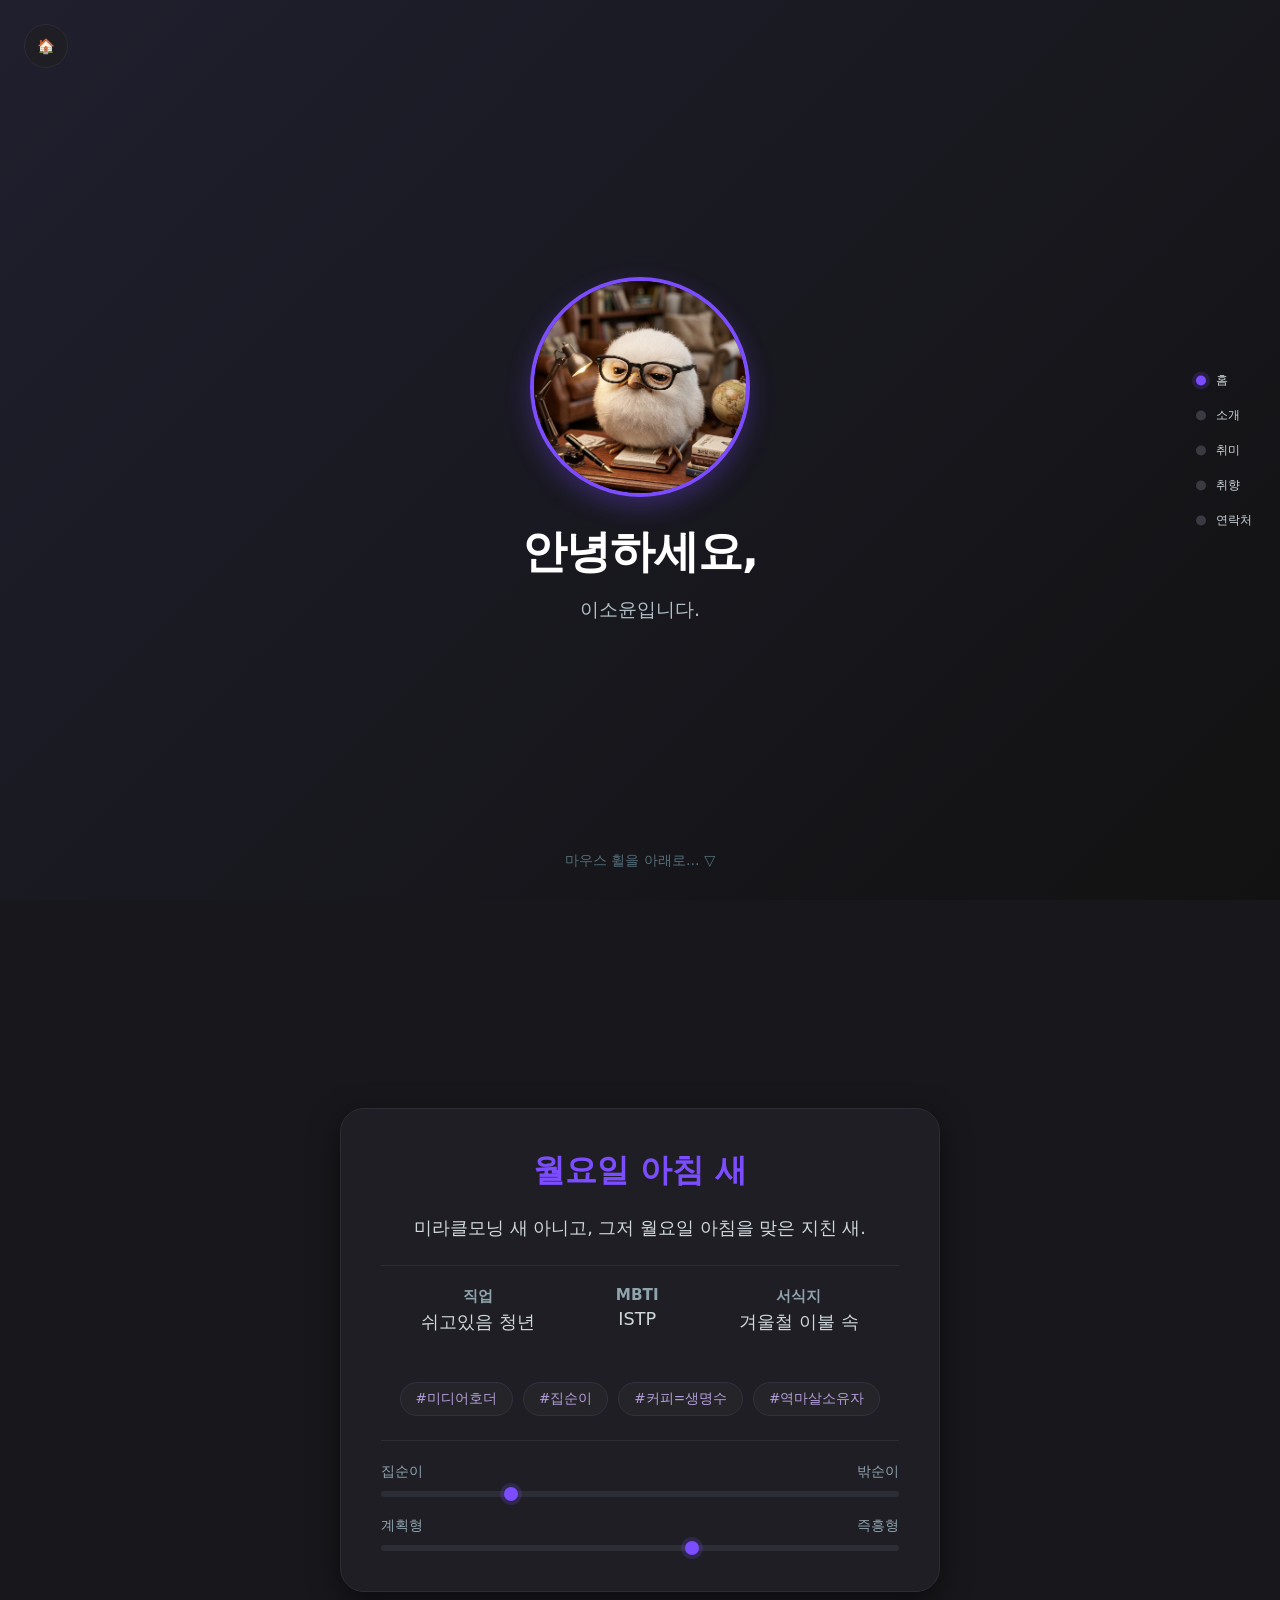
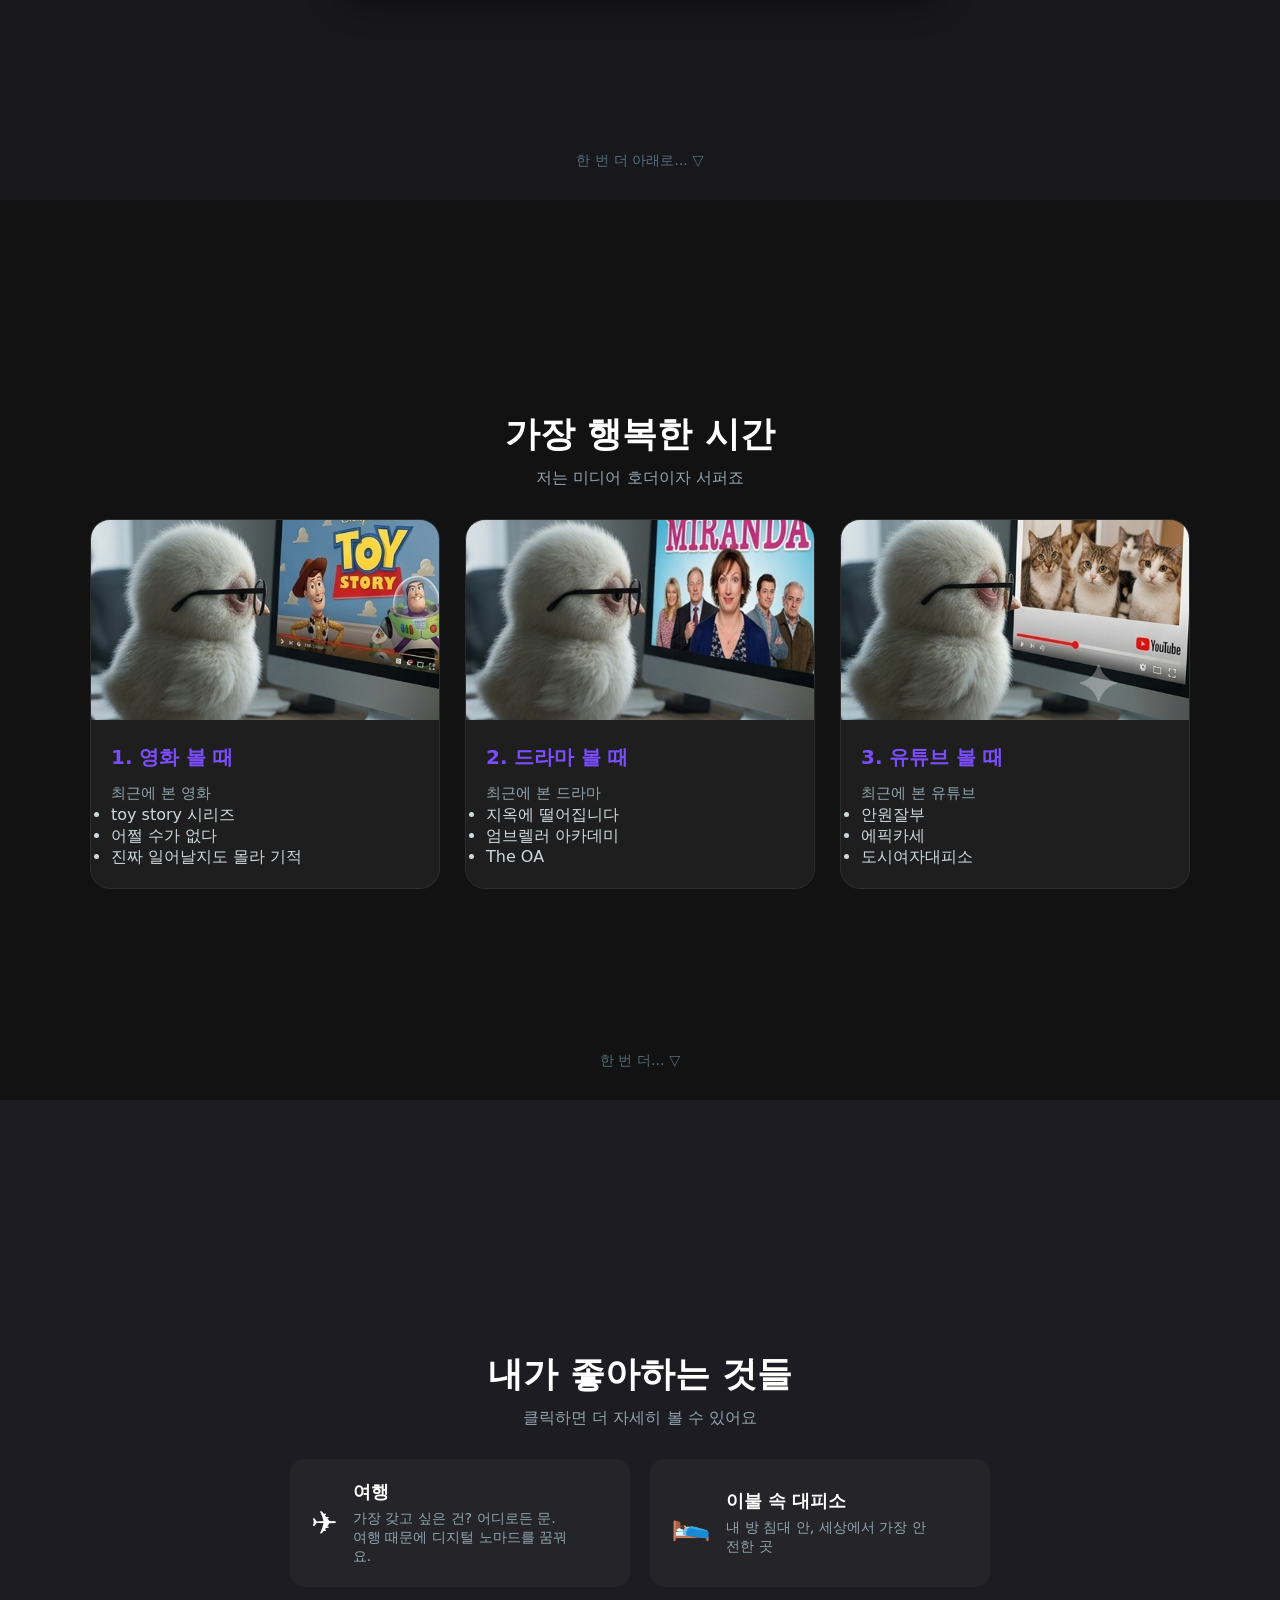
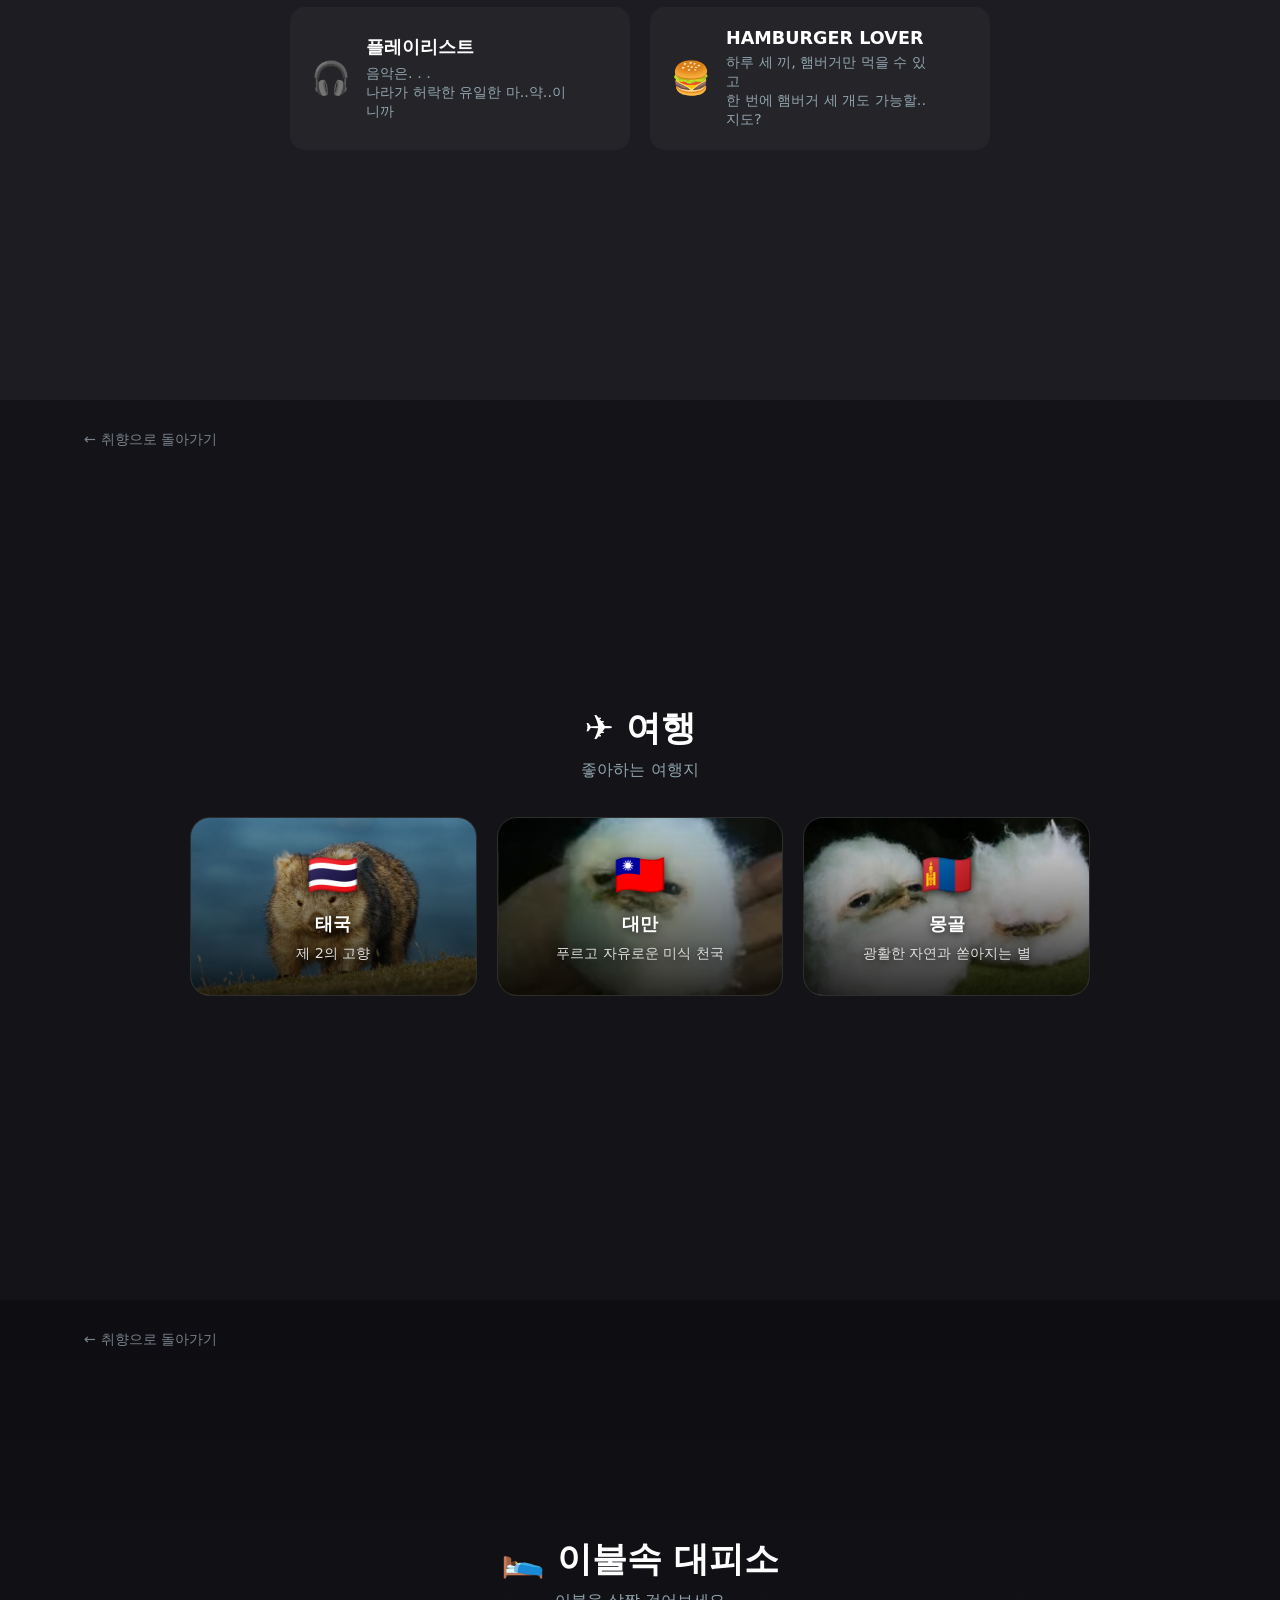
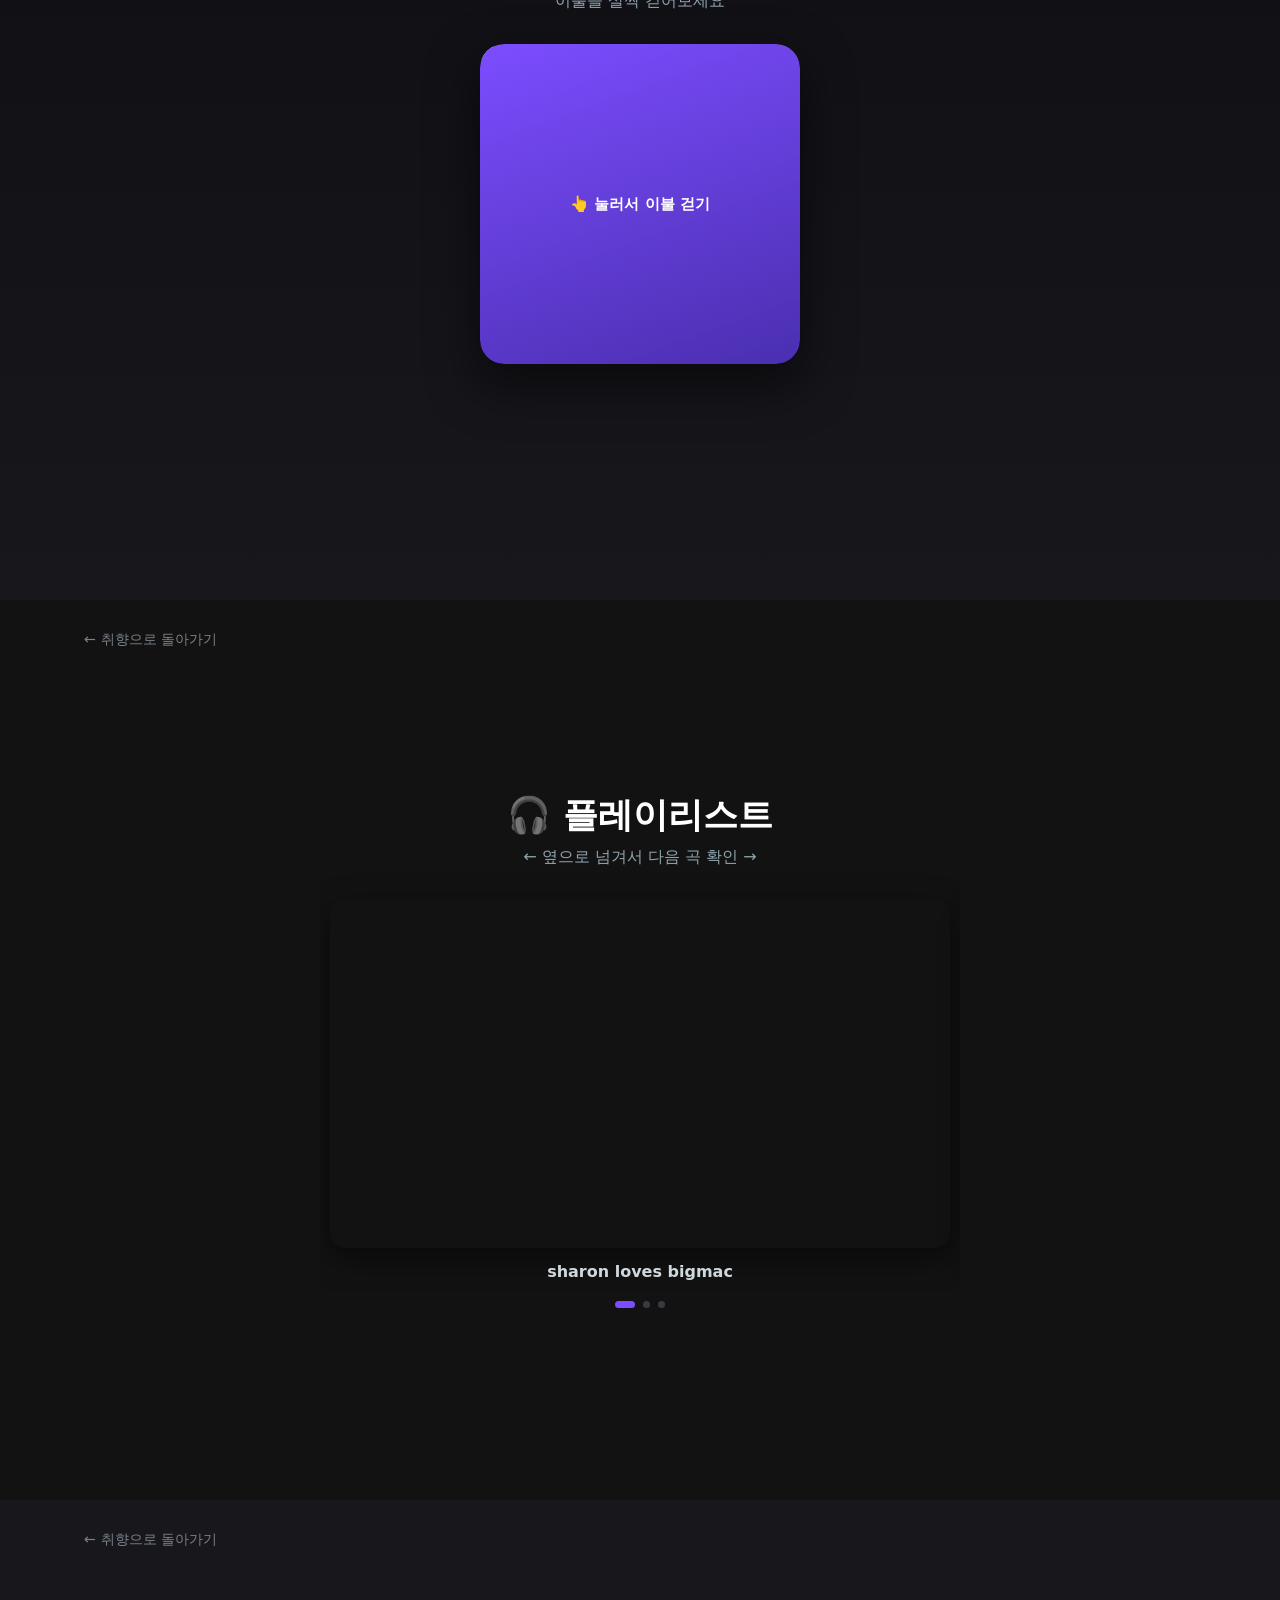
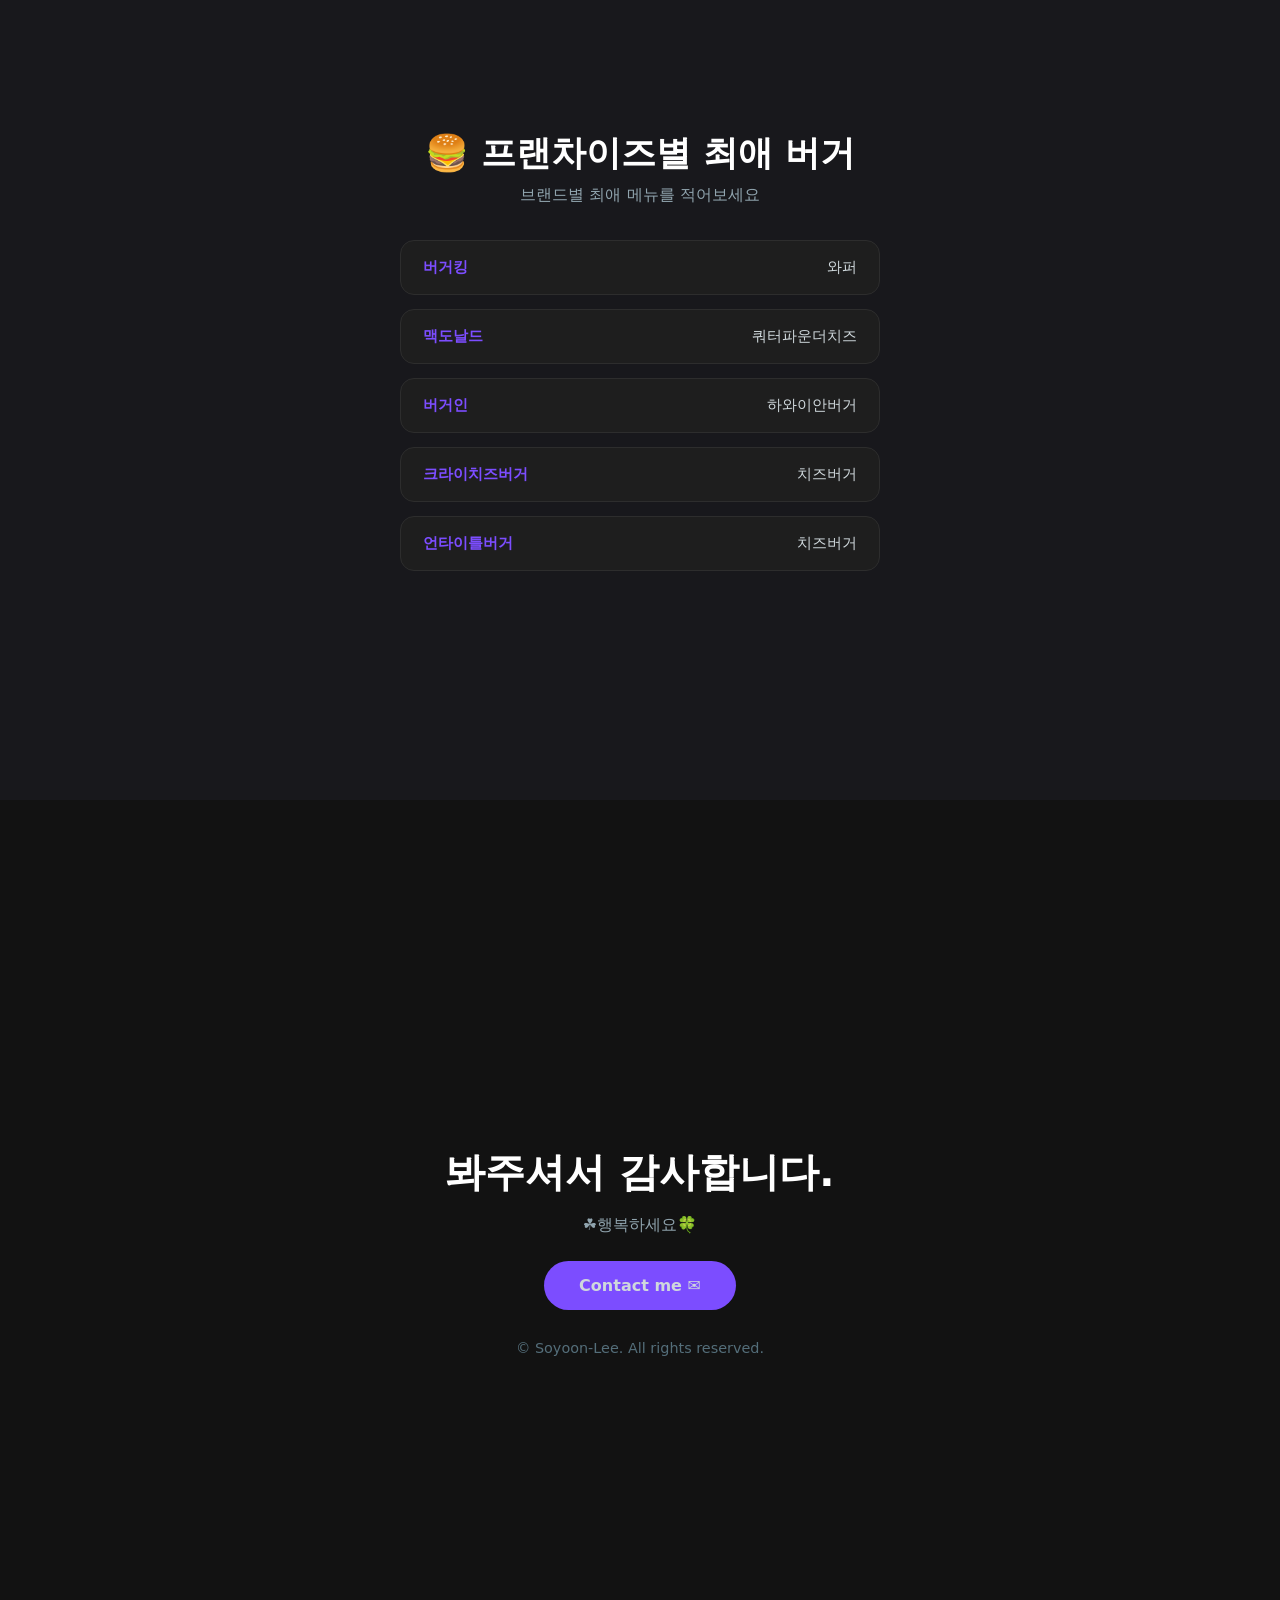
==== index.html @ 5fe671bb "Update index.html 세부내용 수정 (이미지 등록 등) - 여행 세부페이지 좌측 상단 코드 수정 css특성상 긴 코드 우선순위로 입력해 .detail-travel에 " ====
<!DOCTYPE html>
<html lang="ko">
<head>
    <meta charset="UTF-8">
    <meta name="viewport" content="width=device-width, initial-scale=1.0">
    <title>ㅇㅅㅇa</title>
    <style>
        /* 기본 스타일 초기화 */
        * {
            margin: 0;
            padding: 0;
            box-sizing: border-box;
            font-family: 'Pretendard', -apple-system, BlinkMacSystemFont, system-ui, Roboto, sans-serif;
        }

        /* 
          [중요] 브라우저 자체 스크롤 냅(Scroll Snap) 설정 
          JS 없이도 한 페이지씩 딱딱 걸리며 부드럽게 넘어가게 해줍니다.
        */
        html {
            scroll-behavior: smooth;
            scroll-snap-type: y mandatory;
            overflow-y: scroll;
        }

        body {
            background-color: #121212;
            color: #ffffff;
        }
        /* 하이퍼링크 설정 */
        a {text-decoration: none;}
        a:link {color: #cfd8dc;}
        a:visited {color: #9e8fc0;}
        a:hover {
            color: #90a4ae;
            text-decoration: underline;
        }

        /* ===== 스크롤 진행률 바 ===== */
        .scroll-progress {
            position: fixed;
            top: 0;
            left: 0;
            height: 3px;
            width: 0%;
            background: #7c4dff;
            z-index: 70;
            transition: width 0.1s linear;
        }

        /* ===== 홈 로고 버튼 ===== */
        .site-logo {
            position: fixed;
            top: 24px;
            left: 24px;
            z-index: 60;
            width: 44px;
            height: 44px;
            border-radius: 50%;
            background: #1e1e24;
            border: 1px solid #2d2d35;
            color: #cfd8dc;
            display: flex;
            align-items: center;
            justify-content: center;
            font-weight: 700;
            font-size: 0.9rem;
            letter-spacing: 0.5px;
            transition: all 0.25s ease;
        }
        .site-logo:hover {
            color: #7c4dff;
            border-color: #7c4dff;
            text-decoration: none;
        }

        /* ===== 도트 내비게이션 ===== */
        .dot-nav {
            position: fixed;
            top: 50%;
            right: 28px;
            transform: translateY(-50%);
            z-index: 60;
            display: flex;
            flex-direction: column;
            gap: 18px;
        }
        .dot-link {
            display: flex;
            align-items: center;
            gap: 10px;
            text-decoration: none;
        }
        .dot-link .dot {
            width: 10px;
            height: 10px;
            border-radius: 50%;
            background: #3a3a42;
            transition: all 0.25s ease;
            flex-shrink: 0;
        }
        .dot-link .dot-label {
            font-size: 0.78rem;
            color: #cfd8dc;
            opacity: 0;
            transform: translateX(6px);
            transition: all 0.25s ease;
            white-space: nowrap;
        }
        .dot-link:hover, .dot-link:hover .dot-label { text-decoration: none; }
        .dot-link:hover .dot-label,
        .dot-link.active .dot-label {
            opacity: 1;
            transform: translateX(0);
        }
        .dot-link:hover .dot,
        .dot-link.active .dot {
            background: #7c4dff;
            box-shadow: 0 0 0 4px rgba(124, 77, 255, 0.18);
        }

        /* 각 챕터 스타일 */
        section {
            width: 100%;
            height: 100vh;
            display: flex;
            flex-direction: column;
            justify-content: center;
            align-items: center;
            padding: 40px;
            text-align: center;
            scroll-snap-align: start; /* 스크롤 시 정렬 기준 */
            position: relative;
        }

        /* 배경 구분을 위한 색상 정의 */
        .section-1 { background: linear-gradient(135deg, #1f1f2e 0%, #121212 100%); }
        .section-2 { background: #18181c; }
        .section-3 { background: #121212; }
        .section-4 { background: #1c1c22; }
        .section-5 { background: #121212; }

        /* 1챕터: 홈 */
        .profile-main {
            width: 220px;
            height: 220px;
            border-radius: 50%;
            border: 4px solid #7c4dff;
            object-fit: cover;
            margin-bottom: 25px;
            box-shadow: 0 10px 25px rgba(124, 77, 255, 0.3);
        }
        .main-title {
            font-size: 2.8rem;
            font-weight: 800;
            margin-bottom: 15px;
            letter-spacing: -1px;
        }
        .main-subtitle {
            font-size: 1.2rem;
            color: #b0bec5;
        }

        /* 2챕터: About Me 카드 레이아웃 */
        .intro-box {
            background: #1e1e24;
            padding: 40px;
            border-radius: 24px;
            max-width: 600px;
            width: 100%;
            border: 1px solid #2d2d35;
            box-shadow: 0 10px 30px rgba(0,0,0,0.5);
        }
        .intro-box h2 {
            font-size: 2rem;
            margin-bottom: 20px;
            color: #7c4dff;
        }
        .intro-box p {
            font-size: 1.1rem;
            line-height: 1.8;
            color: #cfd8dc;
            margin-bottom: 20px;
        }
        .mini-info {
            display: flex;
            justify-content: space-around;
            border-top: 1px solid #2d2d35;
            padding-top: 20px;
            font-size: 0.95rem;
            color: #90a4ae;
        }

        /* 2챕터 추가: 키워드 태그 클라우드 */
        .tag-cloud {
            display: flex;
            flex-wrap: wrap;
            justify-content: center;
            gap: 10px;
            margin-top: 24px;
            margin-bottom: 24px;
        }
        .tag {
            background: #252529;
            color: #b39ddb;
            border: 1px solid #33313f;
            padding: 7px 15px;
            border-radius: 20px;
            font-size: 0.85rem;
        }

        /* 2챕터 추가: 성향 게이지 바 */
        .trait-gauges {
            display: flex;
            flex-direction: column;
            gap: 20px;
            border-top: 1px solid #2d2d35;
            padding-top: 22px;
        }
        .gauge-labels {
            display: flex;
            justify-content: space-between;
            font-size: 0.85rem;
            color: #90a4ae;
            margin-bottom: 10px;
        }
        .gauge-track {
            position: relative;
            height: 6px;
            border-radius: 4px;
            background: #2d2d35;
        }
        .gauge-fill {
            position: absolute;
            top: 50%;
            left: var(--pos, 50%);
            width: 14px;
            height: 14px;
            border-radius: 50%;
            background: #7c4dff;
            transform: translate(-50%, -50%);
            box-shadow: 0 0 0 4px rgba(124, 77, 255, 0.18);
        }

        /* 3챕터: 취미 3단 카드 (가로 배치) */
        .hobby-container {
            display: flex;
            gap: 25px;
            max-width: 1100px;
            width: 100%;
            margin-top: 30px;
        }
        .hobby-card {
            flex: 1;
            background: #1e1e1e;
            border-radius: 20px;
            overflow: hidden;
            border: 1px solid #2d2d2d;
            transition: transform 0.3s ease;
        }
        .hobby-card:hover {
            transform: translateY(-8px);
        }
        .hobby-img {
            width: 100%;
            height: 200px;
            object-fit: cover;
            background-color: #2c2c2c;
        }
        .hobby-info {
            padding: 20px;
            text-align: left;
        }
        .hobby-info h3 {
            font-size: 1.25rem;
            margin-bottom: 10px;
            color: #7c4dff;
        }
        .hobby-info p {
            font-size: 0.95rem;
            color: #90a4ae;
            line-height: 1.6;
        }

        /* 4챕터: 소소한 취향 */
        .favorite-list {
            display: grid;
            grid-template-columns: repeat(2, 1fr);
            gap: 20px;
            max-width: 700px;
            width: 100%;
            margin-top: 30px;
        }
        .fav-item {
            background: #252529;
            padding: 20px;
            border-radius: 15px;
            text-align: left;
            display: flex;
            align-items: center;
            gap: 15px;
            border: 1px solid transparent;
            cursor: pointer;
            transition: transform 0.25s ease, border-color 0.25s ease;
        }
        a.fav-item:link, a.fav-item:visited {
            color: #ffffff;
            text-decoration: none;
        }
        a.fav-item:hover {
            color: #ffffff;
            text-decoration: none;
            transform: translateY(-4px);
            border-color: #7c4dff;
        }
        .fav-emoji {
            font-size: 2rem;
        }
        .fav-text {
            flex: 1;
        }
        .fav-text h4 {
            font-size: 1.1rem;
            margin-bottom: 5px;
        }
        .fav-text p {
            font-size: 0.9rem;
            color: #90a4ae;
        }
        .fav-arrow {
            color: #7c4dff;
            font-size: 1.2rem;
            opacity: 0;
            transform: translateX(-6px);
            transition: all 0.25s ease;
        }
        .fav-item:hover .fav-arrow {
            opacity: 1;
            transform: translateX(0);
        }

        /* ===== 세부 페이지 공통 ===== */
        .section-detail { }
        .back-link {
            position: absolute;
            top: 30px;
            left: 84px;
            font-size: 0.9rem;
        }
        .back-link:link, .back-link:visited {
            color: #78808a;
            text-decoration: none;
        }
        .back-link:hover {
            color: #7c4dff;
            text-decoration: none;
        }
        .detail-title {
            font-size: 2.2rem;
            margin-bottom: 8px;
        }
        .detail-sub {
            color: #90a4ae;
            margin-bottom: 6px;
        }

        /* 세부: 여행 */
        .detail-travel {
            background: #141418;
            position: relative;
            overflow: hidden;
        }
        /* 카드에 마우스를 올리면 커지는 전체 배경 이미지 레이어 */
        .travel-backdrop {
            position: absolute;
            inset: 0;
            background-size: cover;
            background-position: center;
            opacity: 0;
            transform: scale(1.1);
            filter: blur(3px) brightness(0.4);
            transition: opacity 0.5s ease, transform 6s ease;
            z-index: 0;
        }
        .travel-backdrop.active {
            opacity: 1;
            transform: scale(1.25);
        }
        .detail-travel > .detail-title,
        .detail-travel > .detail-sub,
        .detail-travel > .travel-grid {
            position: relative;
            z-index: 1;
        }
        .travel-grid {
            display: grid;
            grid-template-columns: repeat(3, 1fr);
            gap: 20px;
            max-width: 900px;
            width: 100%;
            margin-top: 30px;
        }
        .travel-card {
            position: relative;
            background-color: #1e1e1e;
            background-size: cover;
            background-position: center;
            border: 1px solid #2d2d2d;
            border-radius: 20px;
            padding: 32px 20px;
            overflow: hidden;
            isolation: isolate;
            transition: transform 0.3s ease;
        }
        .travel-card::before {
            content: '';
            position: absolute;
            inset: 0;
            background: linear-gradient(180deg, rgba(0,0,0,0.1) 0%, rgba(0,0,0,0.78) 100%);
            z-index: 0;
        }
        .travel-card:hover { transform: translateY(-6px) scale(1.03); }
        .travel-flag, .travel-card h3, .travel-tag {
            position: relative;
            z-index: 1;
            text-shadow: 0 2px 8px rgba(0,0,0,0.7);
        }
        .travel-flag { font-size: 2.6rem; margin-bottom: 12px; }
        .travel-card h3 { color: #fff; margin-bottom: 8px; font-size: 1.15rem; }
        .travel-tag { color: #e0e0e0; font-size: 0.9rem; }

        /* 세부: 이불속 인터랙티브 */
        .detail-bed { background: linear-gradient(180deg, #0d0d12 0%, #17171c 100%); }
        .blanket-scene {
            position: relative;
            width: 320px;
            height: 320px;
            max-width: 80vw;
            border-radius: 24px;
            overflow: hidden;
            margin-top: 26px;
            box-shadow: 0 20px 50px rgba(0,0,0,0.5);
        }
        .scene-inside {
            position: absolute;
            inset: 0;
            background: radial-gradient(circle at 50% 30%, #2a2a55 0%, #0d0d16 70%);
            overflow: hidden;
        }
        .scene-img {
            position: absolute;
            inset: 0;
            width: 100%;
            height: 100%;
            object-fit: cover;
        }
        .scene-text {
            position: absolute;
            left: 0;
            right: 0;
            bottom: 0;
            margin: 0;
            padding: 20px 18px;
            background: linear-gradient(180deg, transparent 0%, rgba(0,0,0,0.7) 100%);
            color: #fff;
            font-size: 1rem;
            line-height: 1.7;
            text-shadow: 0 2px 6px rgba(0,0,0,0.6);
        }
        .blanket {
            position: absolute;
            inset: 0;
            background: linear-gradient(160deg, #7c4dff 0%, #4a2fb0 100%);
            display: flex;
            align-items: center;
            justify-content: center;
            cursor: pointer;
            border-radius: 24px;
            transition: transform 0.6s cubic-bezier(.65,0,.35,1);
        }
        .blanket.open { transform: translateY(-100%); }
        .blanket-hint {
            color: #fff;
            font-weight: 600;
            font-size: 0.95rem;
            text-align: center;
            padding: 0 24px;
        }

        /* 세부: 플레이리스트 캐러셀 */
        .detail-playlist { background: #121212; }
        .playlist-carousel {
            display: flex;
            gap: 24px;
            overflow-x: auto;
            scroll-snap-type: x mandatory;
            max-width: 640px;
            width: 100%;
            padding: 26px 10px 10px;
            -webkit-overflow-scrolling: touch;
        }
        .playlist-carousel::-webkit-scrollbar { display: none; }
        .playlist-card {
            flex: 0 0 100%;
            scroll-snap-align: center;
            display: flex;
            flex-direction: column;
            align-items: center;
            gap: 14px;
        }
        .video-frame {
            width: 100%;
            aspect-ratio: 16 / 9;
            border-radius: 16px;
            overflow: hidden;
            box-shadow: 0 10px 30px rgba(0,0,0,0.5);
        }
        .video-frame iframe { width: 100%; height: 100%; border: 0; }
        .playlist-card h4 { color: #cfd8dc; font-size: 1rem; }
        .carousel-dots { display: flex; gap: 8px; margin-top: 10px; }
        .c-dot { width: 7px; height: 7px; border-radius: 50%; background: #3a3a42; transition: all 0.25s ease; }
        .c-dot.active { background: #7c4dff; width: 20px; border-radius: 4px; }

        /* 세부: 버거 */
        .detail-burger { background: #18181c; }
        .burger-list {
            display: flex;
            flex-direction: column;
            gap: 14px;
            max-width: 480px;
            width: 100%;
            margin-top: 28px;
        }
        .burger-row {
            display: flex;
            justify-content: space-between;
            align-items: center;
            background: #1e1e1e;
            border: 1px solid #2d2d2d;
            border-radius: 14px;
            padding: 16px 22px;
        }
        .burger-brand { color: #7c4dff; font-weight: 700; font-size: 0.95rem; }
        .burger-name { color: #cfd8dc; font-size: 0.95rem; }

        /* 5챕터: 연락처 */
        .contact-btn {
            display: inline-block;
            background: #7c4dff;
            color: #fff;
            padding: 15px 35px;
            border-radius: 30px;
            text-decoration: none;
            font-weight: bold;
            margin-top: 25px;
            transition: all 0.3s ease;
        }
        .contact-btn:hover {
            background: #651fff;
            box-shadow: 0 5px 15px rgba(124, 77, 255, 0.4);
        }

        /* 안내 인디케이터 (아래로 가보라는 작은 아이콘) */
        .scroll-down {
            position: absolute;
            bottom: 30px;
            font-size: 0.9rem;
            color: #546e7a;
            animation: bounce 2s infinite;
        }
        @keyframes bounce {
            0%, 20%, 50%, 80%, 100% { transform: translateY(0); }
            40% { transform: translateY(-10px); }
            60% { transform: translateY(-5px); }
        }

        /* 반응형 */
        @media (max-width: 768px) {
            .dot-nav {
                top: auto;
                bottom: 18px;
                right: 50%;
                transform: translateX(50%);
                flex-direction: row;
                gap: 14px;
                background: rgba(30,30,36,0.85);
                padding: 10px 16px;
                border-radius: 30px;
                backdrop-filter: blur(6px);
            }
            .dot-nav .dot-label { display: none; }
            .site-logo { width: 38px; height: 38px; font-size: 0.8rem; top: 16px; left: 16px; }
            .back-link { left: 20px; top: 20px; }
            .travel-grid { grid-template-columns: 1fr; }
        }
    </style>
</head>
<body>

    <!-- 전체 스크롤 진행률 -->
    <div class="scroll-progress" id="scrollProgress"></div>

    <!-- 홈 이동 로고 -->
    <a href="#section-1" class="site-logo" aria-label="홈으로 이동">🏠</a>

    <!-- 도트 내비게이션 -->
    <nav class="dot-nav" aria-label="페이지 내비게이션">
        <a href="#section-1" class="dot-link" data-target="section-1"><span class="dot"></span><span class="dot-label">홈</span></a>
        <a href="#section-2" class="dot-link" data-target="section-2"><span class="dot"></span><span class="dot-label">소개</span></a>
        <a href="#section-3" class="dot-link" data-target="section-3"><span class="dot"></span><span class="dot-label">취미</span></a>
        <a href="#section-4" class="dot-link" data-target="section-4"><span class="dot"></span><span class="dot-label">취향</span></a>
        <a href="#section-5" class="dot-link" data-target="section-5"><span class="dot"></span><span class="dot-label">연락처</span></a>
    </nav>

    <!-- 1챕터: 인트로 (안경 쓴 쏙독새) -->
    <section class="section-1" id="section-1" data-group="section-1">
        <!-- 뿔테 안경을 쓴 귀여운 개구리입쏙독새 대표 이미지 -->
        <img src="./images/mmb.png" alt="검정 얇은 뿔테 안경을 쓴 개구리입쏙독새 캐릭터" class="profile-main">
        <h1 class="main-title">안녕하세요,</h1>
        <p class="main-subtitle">이소윤입니다.</p>
        <div class="scroll-down">마우스 휠을 아래로... ▽</div>
    </section>

    <!-- 2챕터: 나에 대하여 -->
    <section class="section-2" id="section-2" data-group="section-2">
        <div class="intro-box">
            <h2>월요일 아침 새</h2>
            <p>미라클모닝 새 아니고, 그저 월요일 아침을 맞은 지친 새.</p>
            <div class="mini-info">
                <div><strong>직업</strong><p>쉬고있음 청년</p></div>
                <div><strong>MBTI</strong><p>ISTP</p></div>
                <div><strong>서식지</strong><p>겨울철 이불 속</p></div>
            </div>

            <!-- 키워드 태그 클라우드: 원하는 키워드로 자유롭게 수정하세요 -->
            <div class="tag-cloud">
                <span class="tag">#미디어호더</span>
                <span class="tag">#집순이</span>
                <span class="tag">#커피=생명수</span>
                <span class="tag">#역마살소유자</span>
            </div>

            <!-- 성향 게이지: --pos 값(0~100%)만 조절하면 위치가 바뀝니다 -->
            <div class="trait-gauges">
                <div class="gauge">
                    <div class="gauge-labels"><span>집순이</span><span>밖순이</span></div>
                    <div class="gauge-track"><div class="gauge-fill" style="--pos:25%"></div></div>
                </div>
                <div class="gauge">
                    <div class="gauge-labels"><span>계획형</span><span>즉흥형</span></div>
                    <div class="gauge-track"><div class="gauge-fill" style="--pos:60%"></div></div>
                </div>
            </div>
        </div>
        <div class="scroll-down">한 번 더 아래로... ▽</div>
    </section>

    <!-- 3챕터: 취미 생활 (3개의 매칭 이미지 적용) -->
    <section class="section-3" id="section-3" data-group="section-3">
        <h2 style="font-size: 2.2rem; margin-bottom: 10px;">가장 행복한 시간</h2>
        <p style="color: #90a4ae;">저는 미디어 호더이자 서퍼죠</p>
        
        <div class="hobby-container">
            <!-- 1. 영화 보기 -->
            <div class="hobby-card">
                <!-- TV 앞에서 영화를 보고 있는 쏙독새 -->
                <a href="https://youtu.be/c51ND9Hdbw0?si=E-dJifMQxqXWW33f" target="_blank">
                    <img src="./images/mmb toystory.png" alt="영화관 스크린 앞에서 팝콘 각을 잡고 있는 쏙독새" class="hobby-img">
                </a>
                <div class="hobby-info">
                    <h3>1. 영화 볼 때</h3>
                    <p>최근에 본 영화<br>
                        <ul>
                            <a href="https://m.kinolights.com/search?keyword=%ED%86%A0%EC%9D%B4%EC%8A%A4%ED%86%A0%EB%A6%AC" target="_blank">
                                <li>toy story 시리즈</li>
                            </a>
                            <a href="https://m.kinolights.com/season/136358" target="_blank">
                                <li>어쩔 수가 없다</li>
                            </a>
                            <a href="https://m.kinolights.com/season/12400" target="_blank">
                                <li>진짜 일어날지도 몰라 기적</li>
                            </a>
                        </ul>
                    </p>
                </div>
            </div>

            <!-- 2. 드라마 보기 -->
            <div class="hobby-card">
                <!-- 소파에서 편하게 드라마를 연속재생하는 쏙독새 -->
                <a href="https://youtu.be/Ai8E2ghOfzQ?si=XiYRoZGol9pRfW4Z" target="_blank">
                    <img src="./images/mmb miranda.png" alt="연속 재생 중인 드라마 TV를 바라보는 쏙독새" class="hobby-img">
                </a>
                <div class="hobby-info">
                    <h3>2. 드라마 볼 때</h3>
                    <p>최근에 본 드라마<br>
                        <ul>
                            <a href="https://www.netflix.com/kr/title/81700182" target="_blank">
                                <li>지옥에 떨어집니다</li>
                            </a>
                            <a href="https://www.netflix.com/kr/title/80186863" target="_blank">
                                <li>엄브렐러 아카데미</li>
                            </a>
                            <a href="https://www.netflix.com/kr/title/80044950" target="_blank">
                                <li>The OA</li>
                            </a>
                        </ul>
                    </p>
                </div>
            </div>

            <!-- 3. 유튜브 보기 -->
            <div class="hobby-card">
                <!-- 컴퓨터 모니터 앞에서 유튜브를 검색하는 쏙독새 -->
                <a href="https://youtu.be/DNAj0IlIs7s?si=on2uyLjJHdN4BpUS" target="_blank">
                    <img src="./images/mmb youtube.png" alt="컴퓨터 모니터 앞에서 마우스를 쥐고 유튜브를 정독하는 쏙독새" class="hobby-img">
                </a>
                <div class="hobby-info">
                    <h3>3. 유튜브 볼 때</h3>
                    <p>최근에 본 유튜브<br>
                        <ul>
                            <a href="https://youtu.be/Yy58f1A6F-c?si=vvqv094M7DJlpMKn" target="_blank">
                                <li>안원잘부</li>
                            </a>
                            <a href="https://youtu.be/5kKoDsdkALA?si=JalTy8CprXeAl1SU" target="_blank">
                                <li>에픽카세</li>
                            </a>
                            <a href="https://youtu.be/wbWudic8YkQ?si=FE9HJ6r5239u1dEP" target="_blank">
                                <li>도시여자대피소</li>
                            </a>
                        </ul>
                    </p>
                </div>
            </div>
        </div>
        <div class="scroll-down">한 번 더... ▽</div>
    </section>

    <!-- 4챕터: 소소한 취향 -->
    <section class="section-4" id="section-4" data-group="section-4">
        <h2 style="font-size: 2.2rem; margin-bottom: 10px;">내가 좋아하는 것들</h2>
        <p style="color: #90a4ae;">클릭하면 더 자세히 볼 수 있어요</p>
        
        <div class="favorite-list">
            <a href="#detail-travel" class="fav-item">
                <div class="fav-emoji">✈️</div>
                <div class="fav-text">
                    <h4>여행</h4>
                    <p>가장 갖고 싶은 건? 어디로든 문.<br>여행 때문에 디지털 노마드를 꿈꿔요.</p>
                </div>
                <span class="fav-arrow">→</span>
            </a>
            <a href="#detail-bed" class="fav-item">
                <div class="fav-emoji">🛌</div>
                <div class="fav-text">
                    <h4>이불 속 대피소</h4>
                    <p>내 방 침대 안, 세상에서 가장 안전한 곳</p>
                </div>
                <span class="fav-arrow">→</span>
            </a>
            <a href="#detail-playlist" class="fav-item">
                <div class="fav-emoji">🎧</div>
                <div class="fav-text">
                    <h4>플레이리스트</h4>
                    <p>음악은. . .<br> 나라가 허락한 유일한 마..약..이니까</p>
                </div>
                <span class="fav-arrow">→</span>
            </a>
            <a href="#detail-burger" class="fav-item">
                <div class="fav-emoji">🍔</div>
                <div class="fav-text">
                    <h4>HAMBURGER LOVER</h4>
                    <p>하루 세 끼, 햄버거만 먹을 수 있고<br>한 번에 햄버거 세 개도 가능할..지도?</p>
                </div>
                <span class="fav-arrow">→</span>
            </a>
        </div>
    </section>

    <!-- 4-1챕터: 여행 세부페이지 -->
    <section class="section-detail detail-travel" id="detail-travel" data-group="section-4">
        <div class="travel-backdrop" id="travelBackdrop"></div>
        <a href="#section-4" class="back-link">← 취향으로 돌아가기</a>
        <h2 class="detail-title">✈️ 여행</h2>
        <p class="detail-sub">좋아하는 여행지</p>
        <div class="travel-grid">
            <!-- 각 카드의 background-image와 data-bg 경로를 실제 이미지 파일로 바꿔주세요 -->
            <div class="travel-card" data-bg="./images/wombat.jpg" style="background-image: url('./images/wombat.jpg');">
                <div class="travel-flag">🇹🇭</div>
                <h3>태국</h3>
                <p class="travel-tag">제 2의 고향</p>
            </div>
            <div class="travel-card" data-bg="./images/mondaymorningbird.png" style="background-image: url('./images/mondaymorningbird.png');">
                <div class="travel-flag">🇹🇼</div>
                <h3>대만</h3>
                <p class="travel-tag">푸르고 자유로운 미식 천국</p>
            </div>
            <div class="travel-card" data-bg="./images/mondaymorningbird2.jpg" style="background-image: url('./images/mondaymorningbird2.jpg');">
                <div class="travel-flag">🇲🇳</div>
                <h3>몽골</h3>
                <p class="travel-tag">광활한 자연과 쏟아지는 별</p>
            </div>
        </div>
    </section>

    <!-- 4-2챕터: 이불속 세부페이지 (인터랙티브) -->
    <section class="section-detail detail-bed" id="detail-bed" data-group="section-4">
        <a href="#section-4" class="back-link">← 취향으로 돌아가기</a>
        <h2 class="detail-title">🛌 이불속 대피소</h2>
        <p class="detail-sub">이불을 살짝 걷어보세요</p>
        <div class="blanket-scene">
            <div class="scene-inside">
                <!-- 이불속 사진으로 교체해주세요 -->
                <img src="./images/mmb.jpg" alt="이불속 사진" class="scene-img">
                <p class="scene-text">포근함 100%<br>세상에서 제일 안전한 곳</p>
            </div>
            <div class="blanket" id="blanketToggle">
                <span class="blanket-hint">👆 눌러서 이불 걷기</span>
            </div>
        </div>
    </section>
 
    <!-- 4-3챕터: 플레이리스트 세부페이지 (스와이프 캐러셀) -->
    <section class="section-detail detail-playlist" id="detail-playlist" data-group="section-4">
        <a href="#section-4" class="back-link">← 취향으로 돌아가기</a>
        <h2 class="detail-title">🎧 플레이리스트</h2>
        <p class="detail-sub">← 옆으로 넘겨서 다음 곡 확인 →</p>
        <div class="playlist-carousel" id="playlistCarousel">
            <div class="playlist-card">
                <div class="video-frame">
                    <iframe src="https://www.youtube.com/embed/UuUBBPUw23E" title="요즘 제일 많이 듣는 노래" allowfullscreen loading="lazy"></iframe>
                </div>
                <h4>sharon loves bigmac</h4>
            </div>
            <div class="playlist-card">
                <div class="video-frame">
                    <iframe src="https://www.youtube-nocookie.com/embed/iun9wULSA3I?si=rkVp-ebCjv8_UFmR" title="고고학 플레이리스트" allowfullscreen loading="lazy"></iframe>
                </div>
                <h4>GOGOHAWK</h4>
            </div>
            <div class="playlist-card">
                <div class="video-frame">
                    <iframe src="https://www.youtube-nocookie.com/embed/BmCWCS274VU?si=9qnTBkt1nX1h7OWQ" title="김수영 플레이리스트" allowfullscreen loading="lazy"></iframe>
                </div>
                <h4>Kim Suyoung</h4>
            </div>
        </div>
        <div class="carousel-dots" id="carouselDots"></div>
    </section>

    <!-- 4-4챕터: 버거 세부페이지 -->
    <section class="section-detail detail-burger" id="detail-burger" data-group="section-4">
        <a href="#section-4" class="back-link">← 취향으로 돌아가기</a>
        <h2 class="detail-title">🍔 프랜차이즈별 최애 버거</h2>
        <p class="detail-sub">브랜드별 최애 메뉴를 적어보세요</p>
        <div class="burger-list">
            <div class="burger-row">
                <span class="burger-brand">버거킹</span>
                <span class="burger-name">와퍼</span>
            </div>
            <div class="burger-row">
                <span class="burger-brand">맥도날드</span>
                <span class="burger-name">쿼터파운더치즈</span>
            </div>
            <div class="burger-row">
                <span class="burger-brand">버거인</span>
                <span class="burger-name">하와이안버거</span>
            </div>
            <div class="burger-row">
                <span class="burger-brand">크라이치즈버거</span>
                <span class="burger-name">치즈버거</span>
            </div>
            <div class="burger-row">
                <span class="burger-brand">언타이틀버거</span>
                <span class="burger-name">치즈버거</span>
            </div>
        </div>
    </section>

    <!-- 5챕터: 연락처 및 방명록 링크 -->
    <section class="section-5" id="section-5" data-group="section-5">
        <h2 style="font-size: 2.5rem; margin-bottom: 15px;">봐주셔서 감사합니다.</h2>
        <p style="color: #90a4ae;">☘️행복하세요🍀</p>
        <a href="mailto:sylee.aiax@gmail.com" class="contact-btn">Contact me ✉️</a>
        <p style="margin-top: 30px; font-size: 0.9rem; color: #546e7a;">© Soyoon-Lee. All rights reserved.</p>
    </section>

    <script>
        // 스크롤 진행률 바
        (function () {
            const bar = document.getElementById('scrollProgress');
            function update() {
                const h = document.documentElement;
                const scrolled = h.scrollTop;
                const max = h.scrollHeight - h.clientHeight;
                bar.style.width = (max > 0 ? (scrolled / max) * 100 : 0) + '%';
            }
            window.addEventListener('scroll', update, { passive: true });
            update();
        })();

        // 도트 내비게이션 활성 상태 갱신
        (function () {
            const groups = document.querySelectorAll('[data-group]');
            const links = document.querySelectorAll('.dot-link');
            const map = {};
            links.forEach(l => map[l.dataset.target] = l);

            const observer = new IntersectionObserver((entries) => {
                entries.forEach(entry => {
                    if (entry.isIntersecting) {
                        links.forEach(l => l.classList.remove('active'));
                        const target = entry.target.dataset.group;
                        if (map[target]) map[target].classList.add('active');
                    }
                });
            }, { threshold: 0.6 });

            groups.forEach(g => observer.observe(g));
        })();

        // 이불속 인터랙티브 토글
        (function () {
            const blanket = document.getElementById('blanketToggle');
            if (blanket) {
                blanket.addEventListener('click', () => blanket.classList.toggle('open'));
            }
        })();

        // 플레이리스트 캐러셀 도트
        (function () {
            const carousel = document.getElementById('playlistCarousel');
            const dotsWrap = document.getElementById('carouselDots');
            if (!carousel || !dotsWrap) return;
            const cards = carousel.querySelectorAll('.playlist-card');
            cards.forEach((_, i) => {
                const d = document.createElement('span');
                d.className = 'c-dot' + (i === 0 ? ' active' : '');
                dotsWrap.appendChild(d);
            });
            const dots = dotsWrap.querySelectorAll('.c-dot');
            carousel.addEventListener('scroll', () => {
                const idx = Math.round(carousel.scrollLeft / carousel.clientWidth);
                dots.forEach((d, i) => d.classList.toggle('active', i === idx));
            }, { passive: true });
        })();
    </script>

</body>
</html>
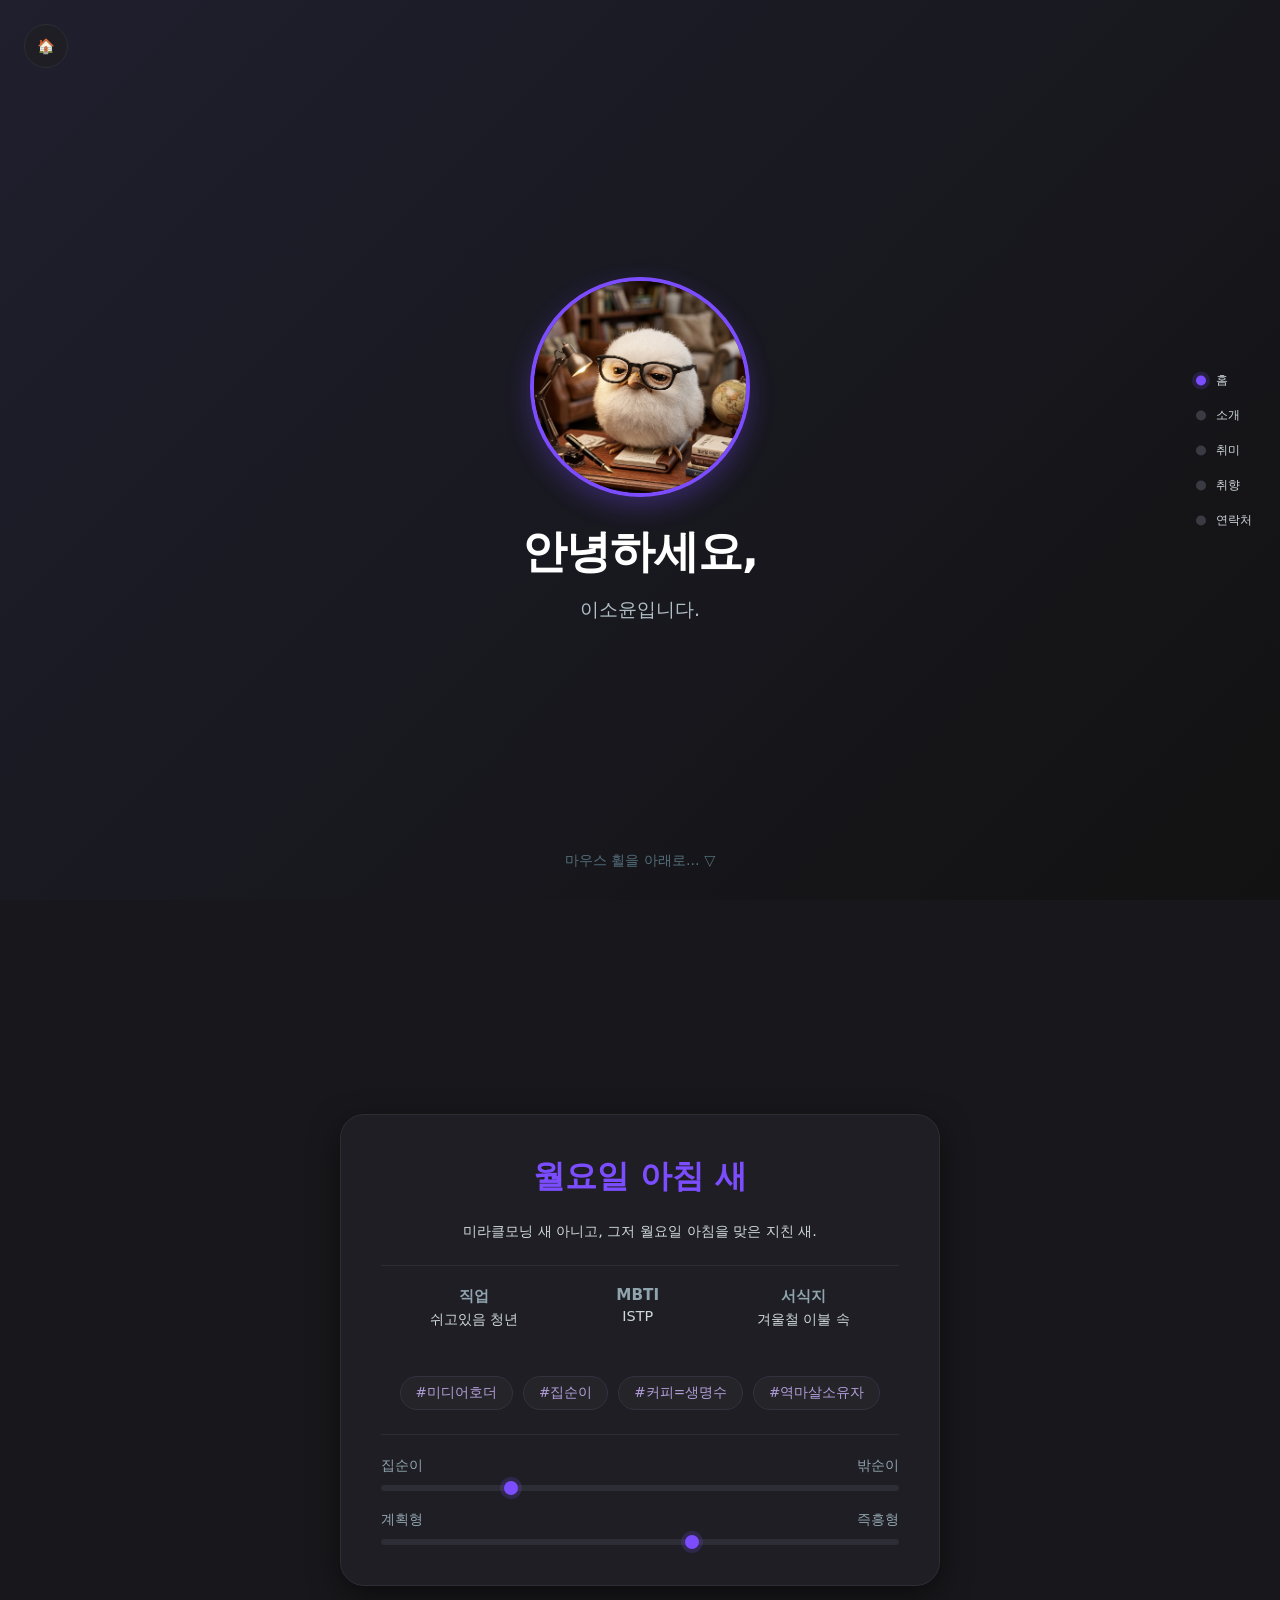
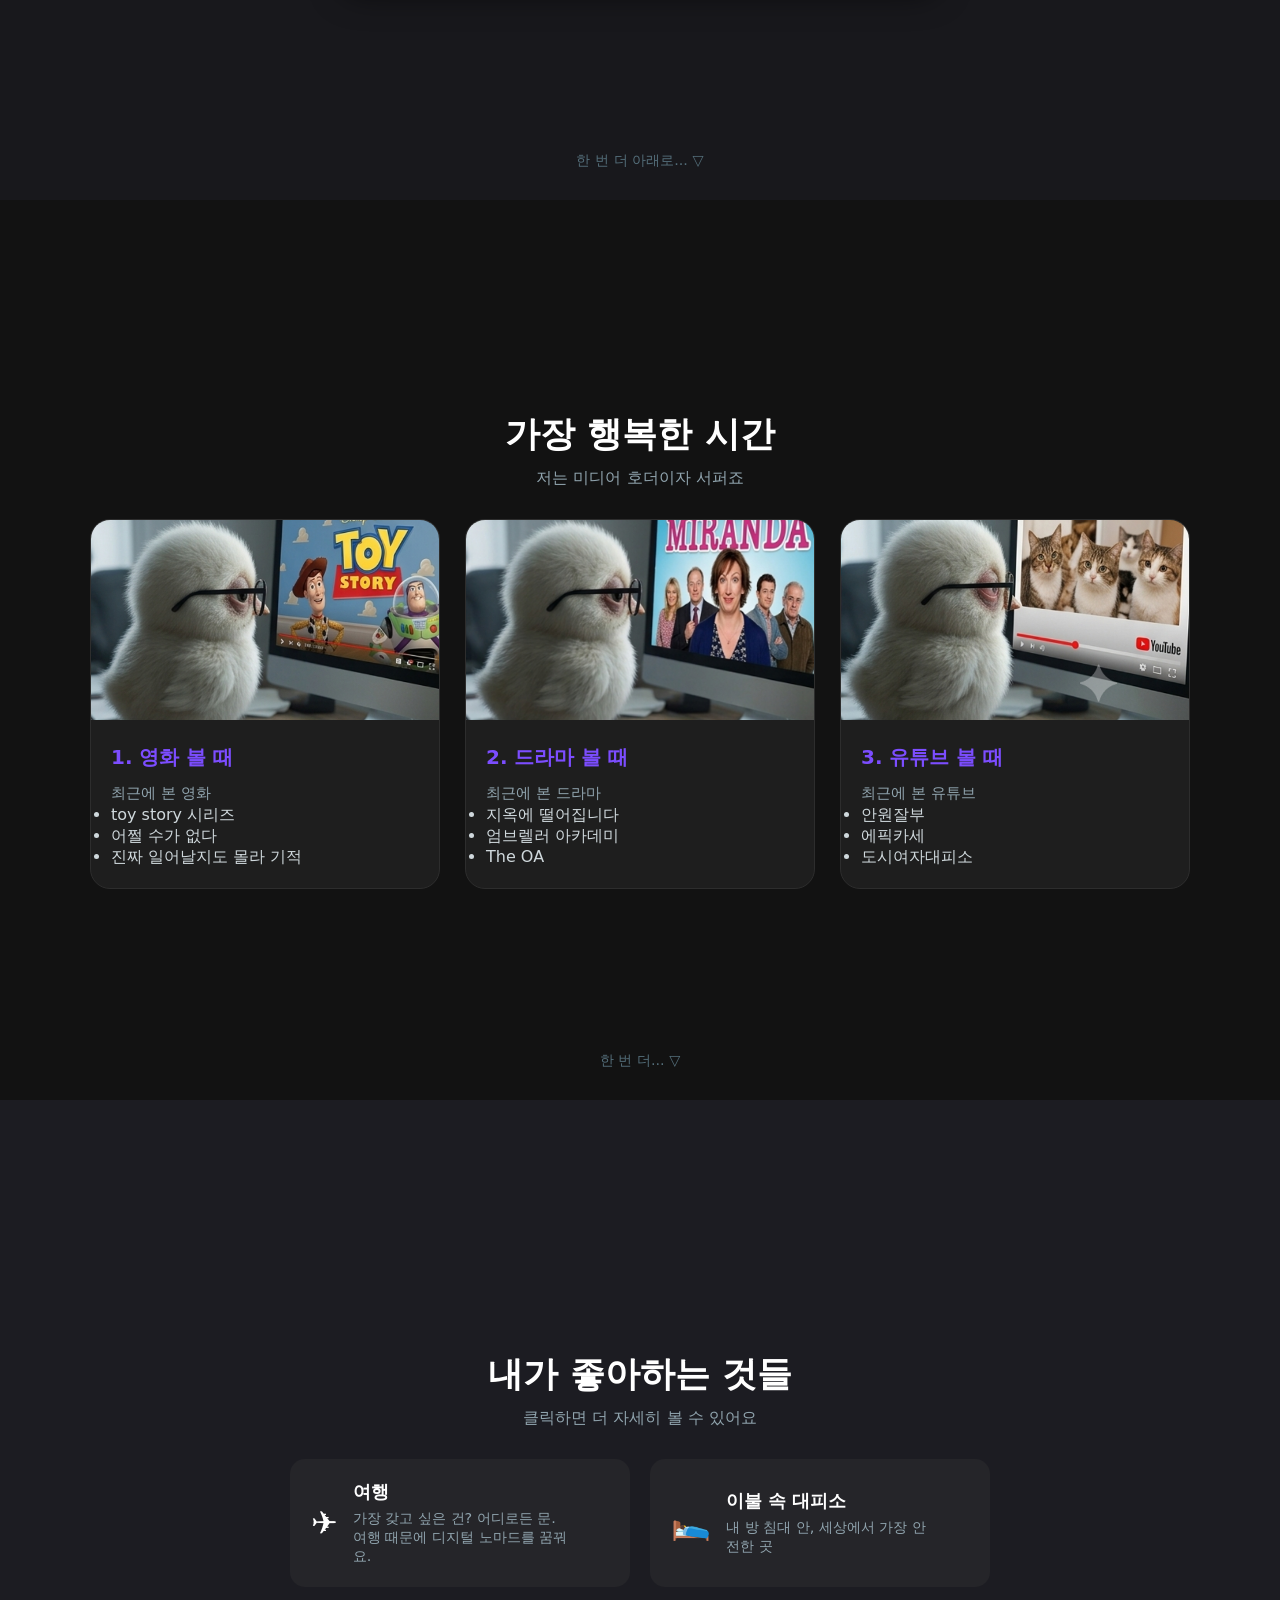
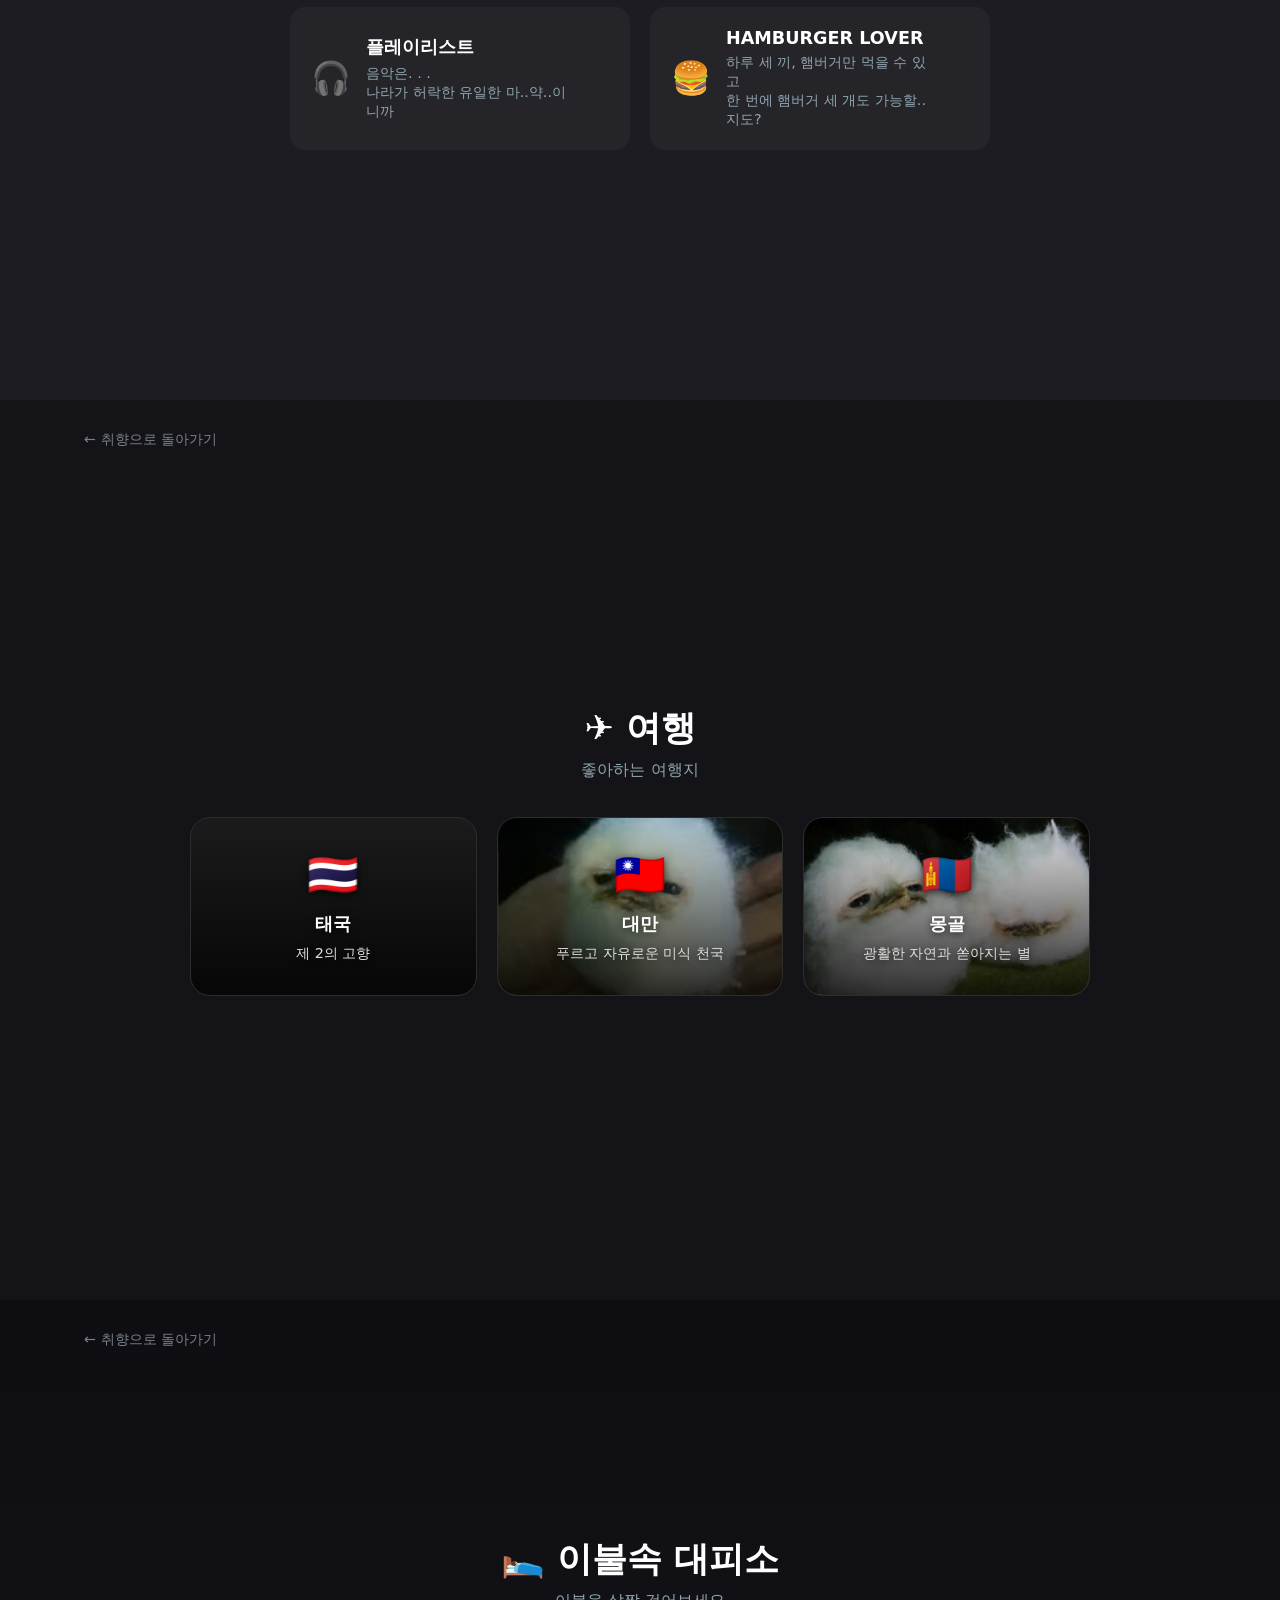
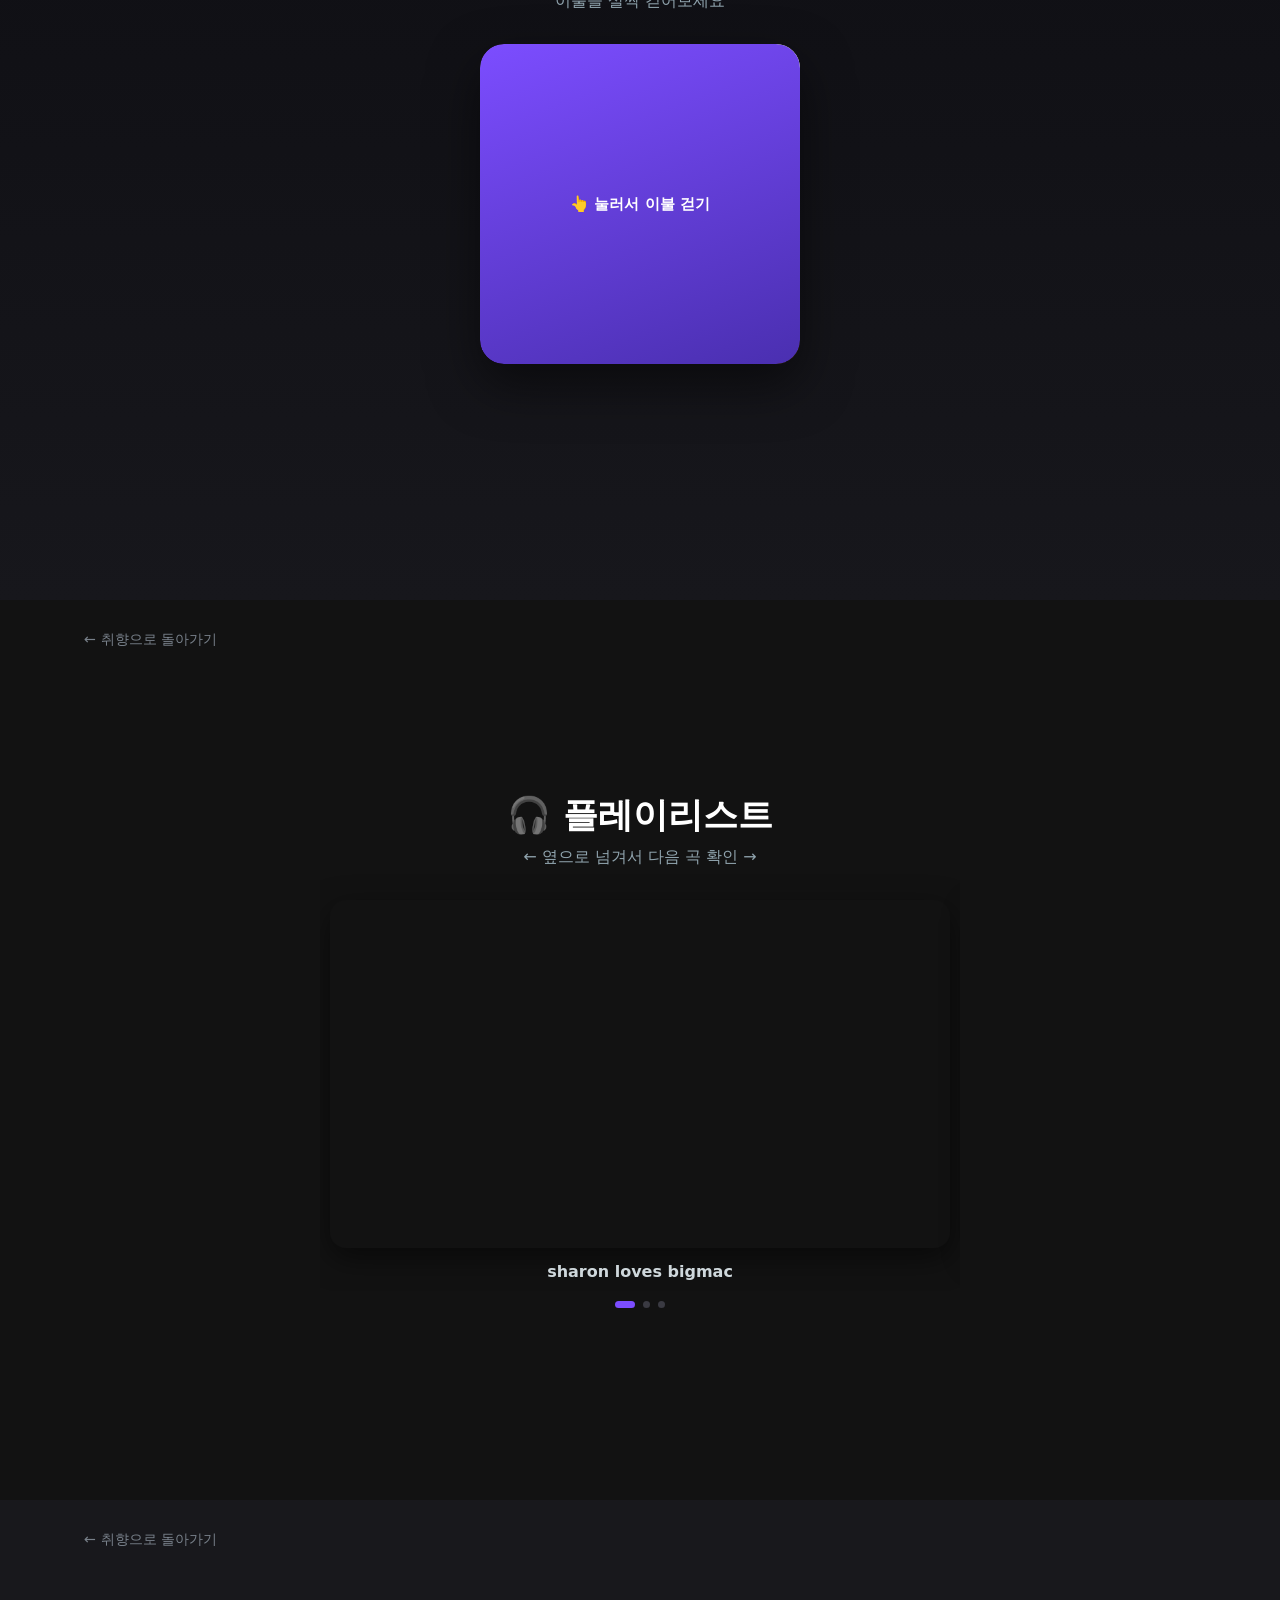
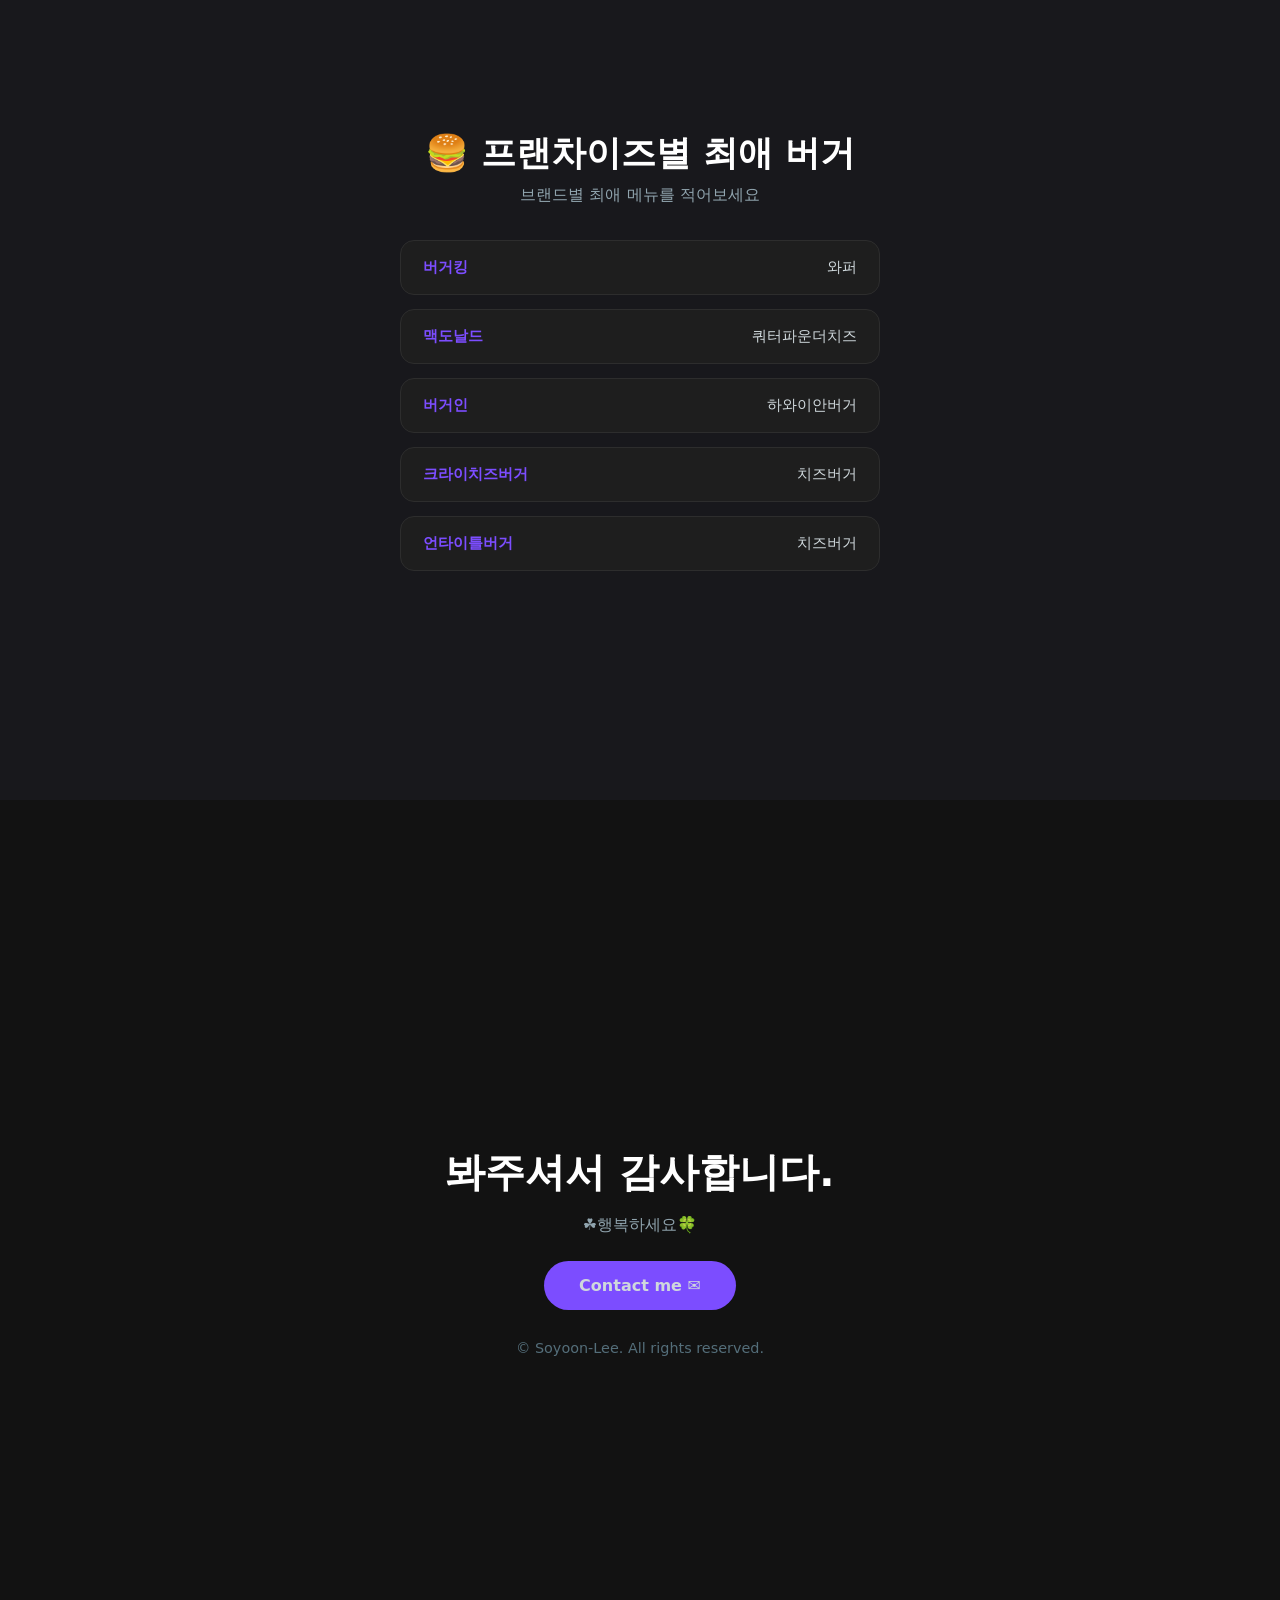
==== commit 046e7862: "Update index.html" ====
--- a/index.html
+++ b/index.html
@@ -177,7 +177,7 @@
             color: #7c4dff;
         }
         .intro-box p {
-            font-size: 1.1rem;
+            font-size: 0.9rem;
             line-height: 1.8;
             color: #cfd8dc;
             margin-bottom: 20px;
@@ -365,33 +365,25 @@
         }
 
         /* 세부: 여행 */
-        .detail-travel {
-            background: #141418;
-            position: relative;
-            overflow: hidden;
-        }
-        /* 카드에 마우스를 올리면 커지는 전체 배경 이미지 레이어 */
-        .travel-backdrop {
-            position: absolute;
+        .detail-travel { background: #141418; }
+        /* 카드에 마우스를 올리면 화면 전체에 크게 뜨는 이미지 오버레이 */
+        .travel-overlay {
+            position: fixed;
             inset: 0;
             background-size: cover;
             background-position: center;
             opacity: 0;
-            transform: scale(1.1);
-            filter: blur(3px) brightness(0.4);
-            transition: opacity 0.5s ease, transform 6s ease;
-            z-index: 0;
-        }
-        .travel-backdrop.active {
-            opacity: 1;
-            transform: scale(1.25);
-        }
-        .detail-travel > .detail-title,
-        .detail-travel > .detail-sub,
-        .detail-travel > .travel-grid {
-            position: relative;
-            z-index: 1;
-        }
+            pointer-events: none;
+            z-index: 65;
+            transition: opacity 0.4s ease;
+        }
+        .travel-overlay::after {
+            content: '';
+            position: absolute;
+            inset: 0;
+            background: rgba(0,0,0,0.4);
+        }
+        .travel-overlay.active { opacity: 1; }
         .travel-grid {
             display: grid;
             grid-template-columns: repeat(3, 1fr);
@@ -665,7 +657,7 @@
             <div class="hobby-card">
                 <!-- TV 앞에서 영화를 보고 있는 쏙독새 -->
                 <a href="https://youtu.be/c51ND9Hdbw0?si=E-dJifMQxqXWW33f" target="_blank">
-                    <img src="./images/mmb toystory.png" alt="영화관 스크린 앞에서 팝콘 각을 잡고 있는 쏙독새" class="hobby-img">
+                    <img src="./images/mmb toystory.png" title="클릭해 보세요."alt="영화관 스크린 앞에서 팝콘 각을 잡고 있는 쏙독새" class="hobby-img">
                 </a>
                 <div class="hobby-info">
                     <h3>1. 영화 볼 때</h3>
@@ -689,7 +681,7 @@
             <div class="hobby-card">
                 <!-- 소파에서 편하게 드라마를 연속재생하는 쏙독새 -->
                 <a href="https://youtu.be/Ai8E2ghOfzQ?si=XiYRoZGol9pRfW4Z" target="_blank">
-                    <img src="./images/mmb miranda.png" alt="연속 재생 중인 드라마 TV를 바라보는 쏙독새" class="hobby-img">
+                    <img src="./images/mmb miranda.png" title="클릭해 보세요." alt="연속 재생 중인 드라마 TV를 바라보는 쏙독새" class="hobby-img">
                 </a>
                 <div class="hobby-info">
                     <h3>2. 드라마 볼 때</h3>
@@ -713,7 +705,7 @@
             <div class="hobby-card">
                 <!-- 컴퓨터 모니터 앞에서 유튜브를 검색하는 쏙독새 -->
                 <a href="https://youtu.be/DNAj0IlIs7s?si=on2uyLjJHdN4BpUS" target="_blank">
-                    <img src="./images/mmb youtube.png" alt="컴퓨터 모니터 앞에서 마우스를 쥐고 유튜브를 정독하는 쏙독새" class="hobby-img">
+                    <img src="./images/mmb youtube.png" title="클릭해 보세요." alt="컴퓨터 모니터 앞에서 마우스를 쥐고 유튜브를 정독하는 쏙독새" class="hobby-img">
                 </a>
                 <div class="hobby-info">
                     <h3>3. 유튜브 볼 때</h3>
@@ -785,7 +777,7 @@
         <p class="detail-sub">좋아하는 여행지</p>
         <div class="travel-grid">
             <!-- 각 카드의 background-image와 data-bg 경로를 실제 이미지 파일로 바꿔주세요 -->
-            <div class="travel-card" data-bg="./images/wombat.jpg" style="background-image: url('./images/wombat.jpg');">
+            <div class="travel-card" data-bg="./images/wombat.jpg">
                 <div class="travel-flag">🇹🇭</div>
                 <h3>태국</h3>
                 <p class="travel-tag">제 2의 고향</p>
@@ -811,7 +803,7 @@
         <div class="blanket-scene">
             <div class="scene-inside">
                 <!-- 이불속 사진으로 교체해주세요 -->
-                <img src="./images/mmb.jpg" alt="이불속 사진" class="scene-img">
+                <img src="./images/mmb.png" alt="이불속 사진" class="scene-img">
                 <p class="scene-text">포근함 100%<br>세상에서 제일 안전한 곳</p>
             </div>
             <div class="blanket" id="blanketToggle">
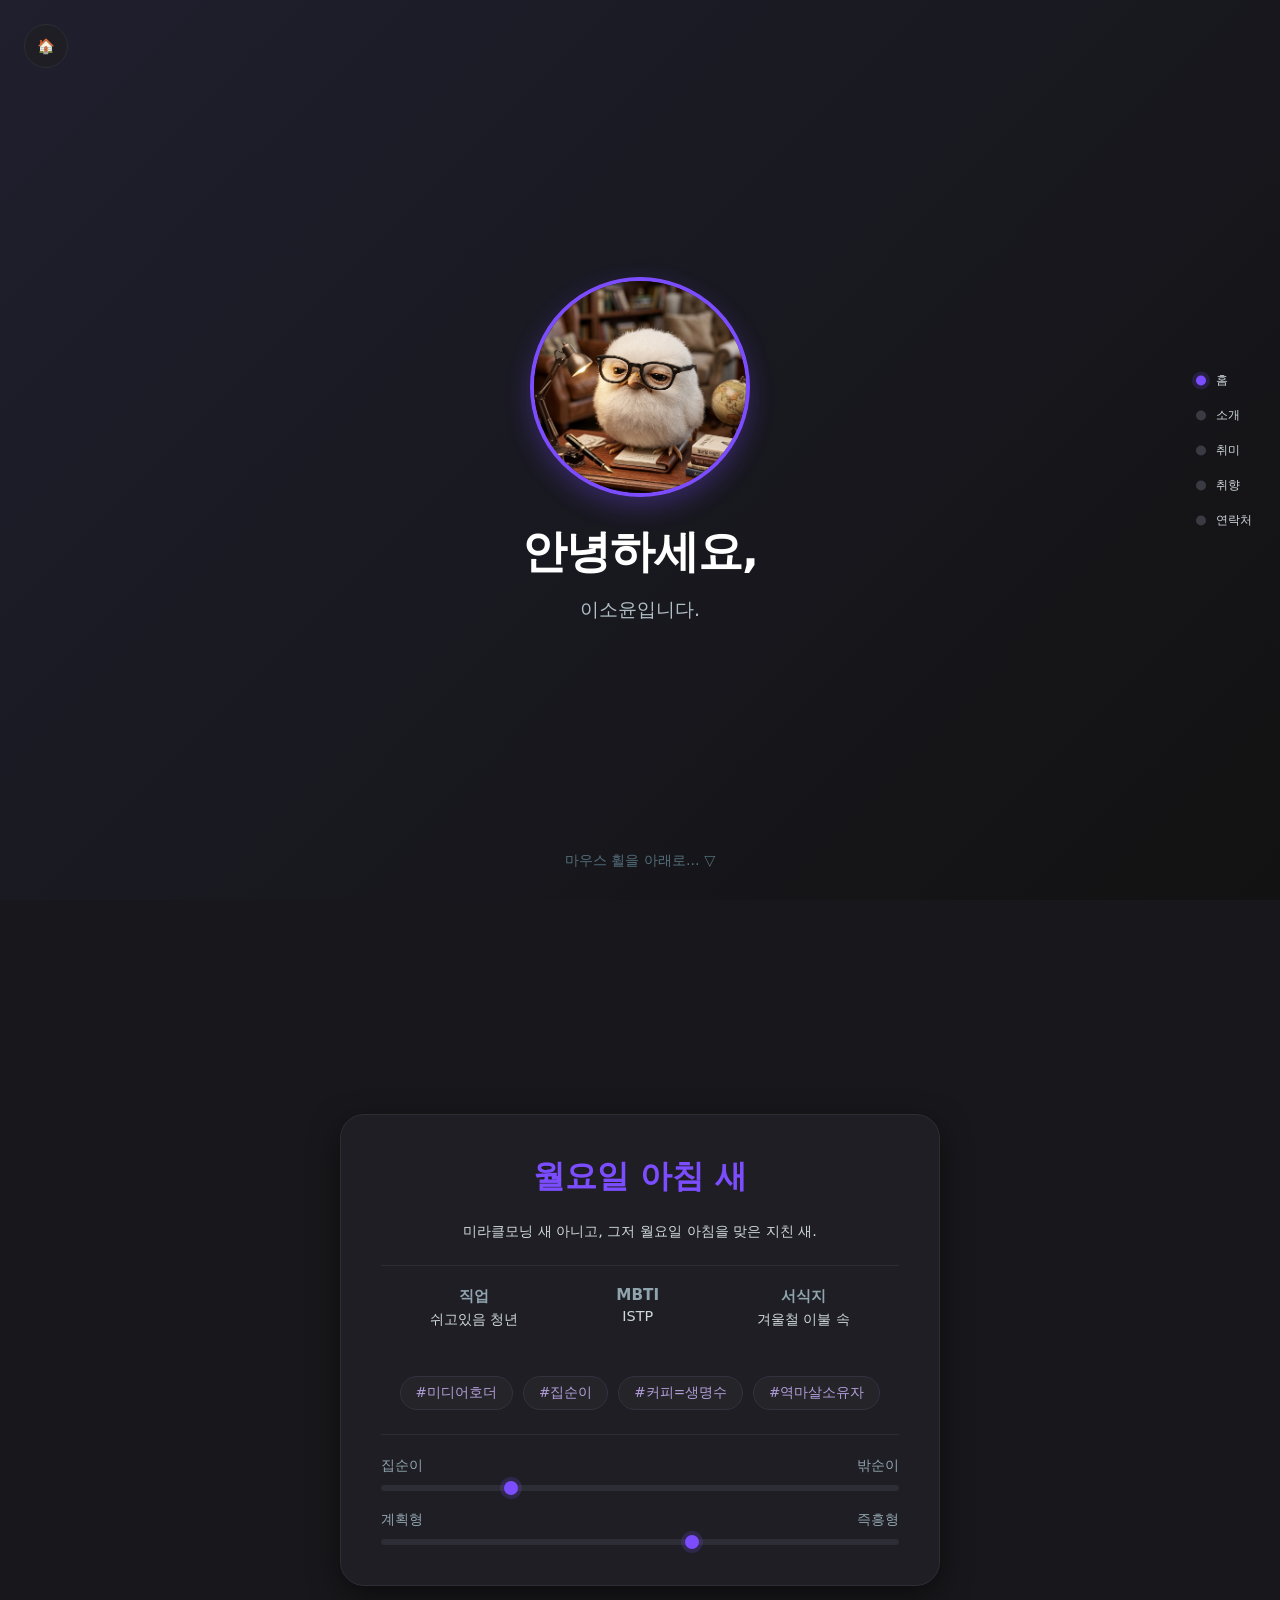
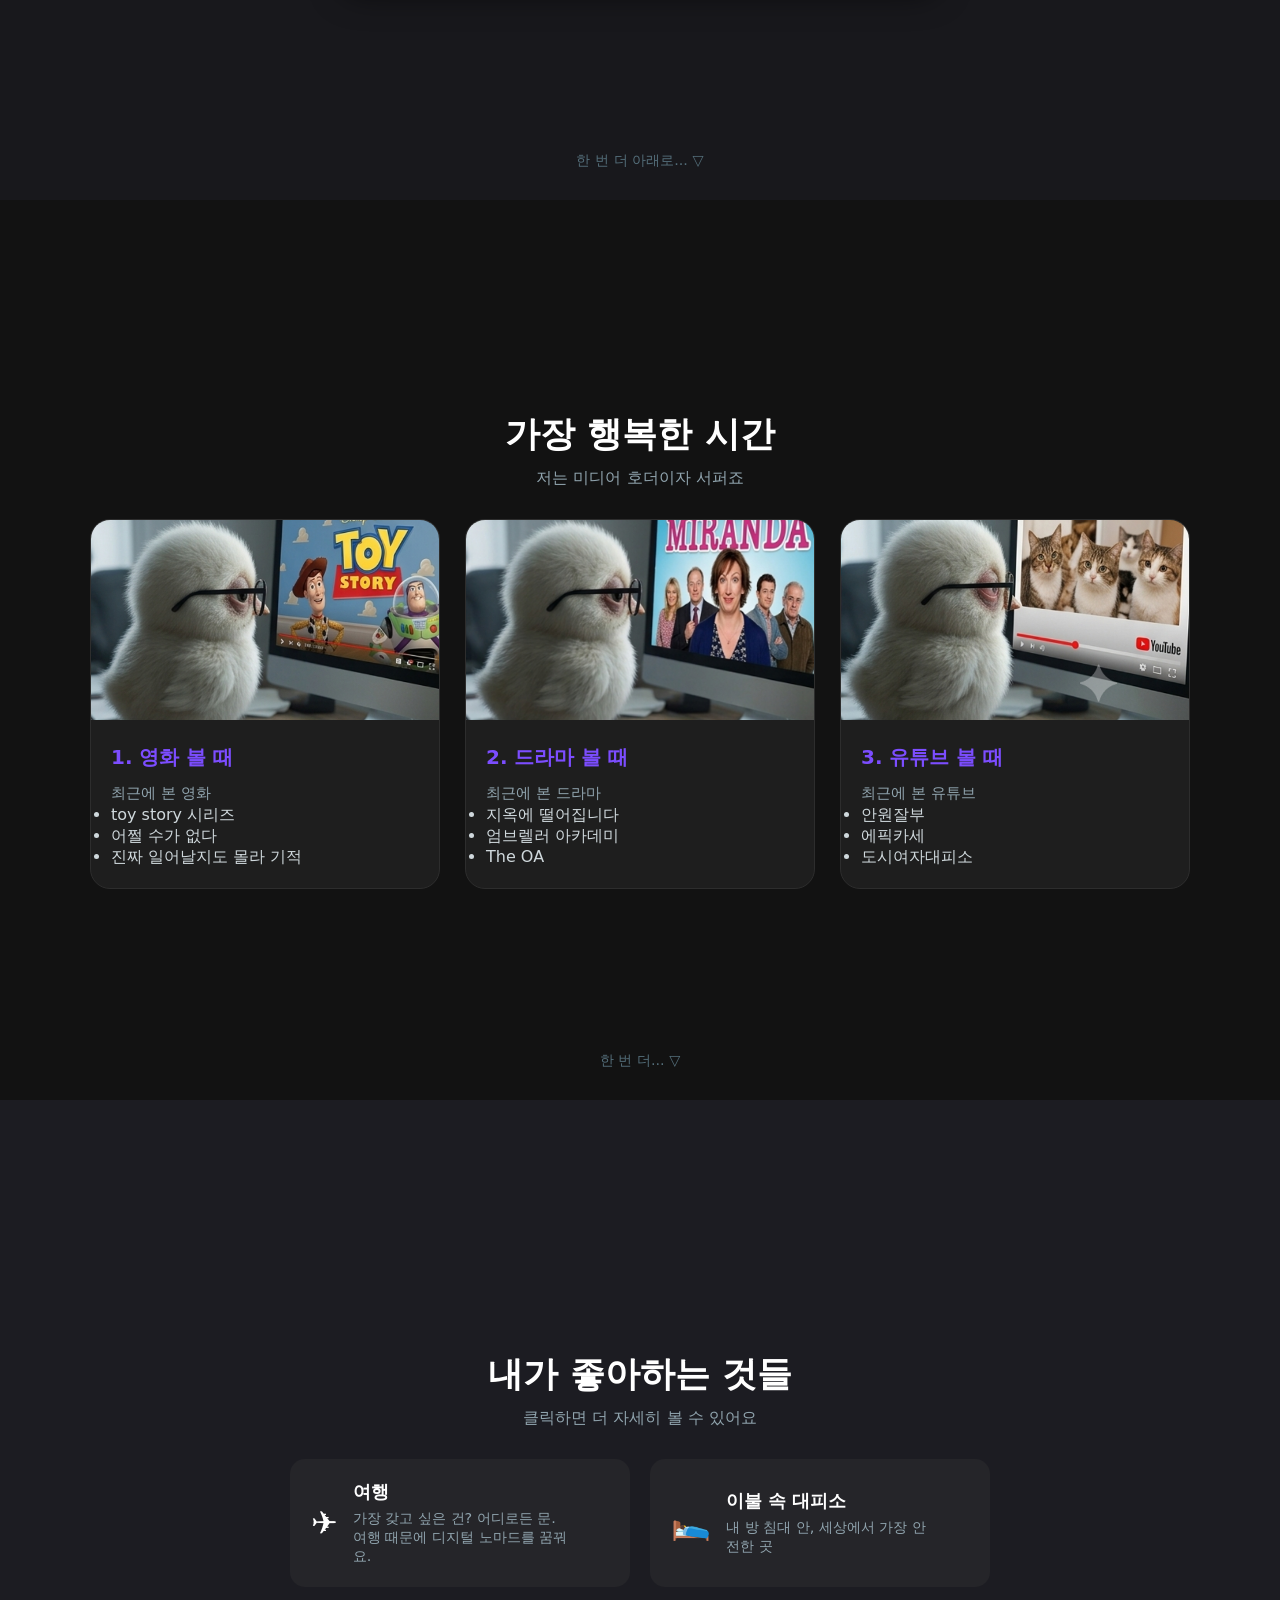
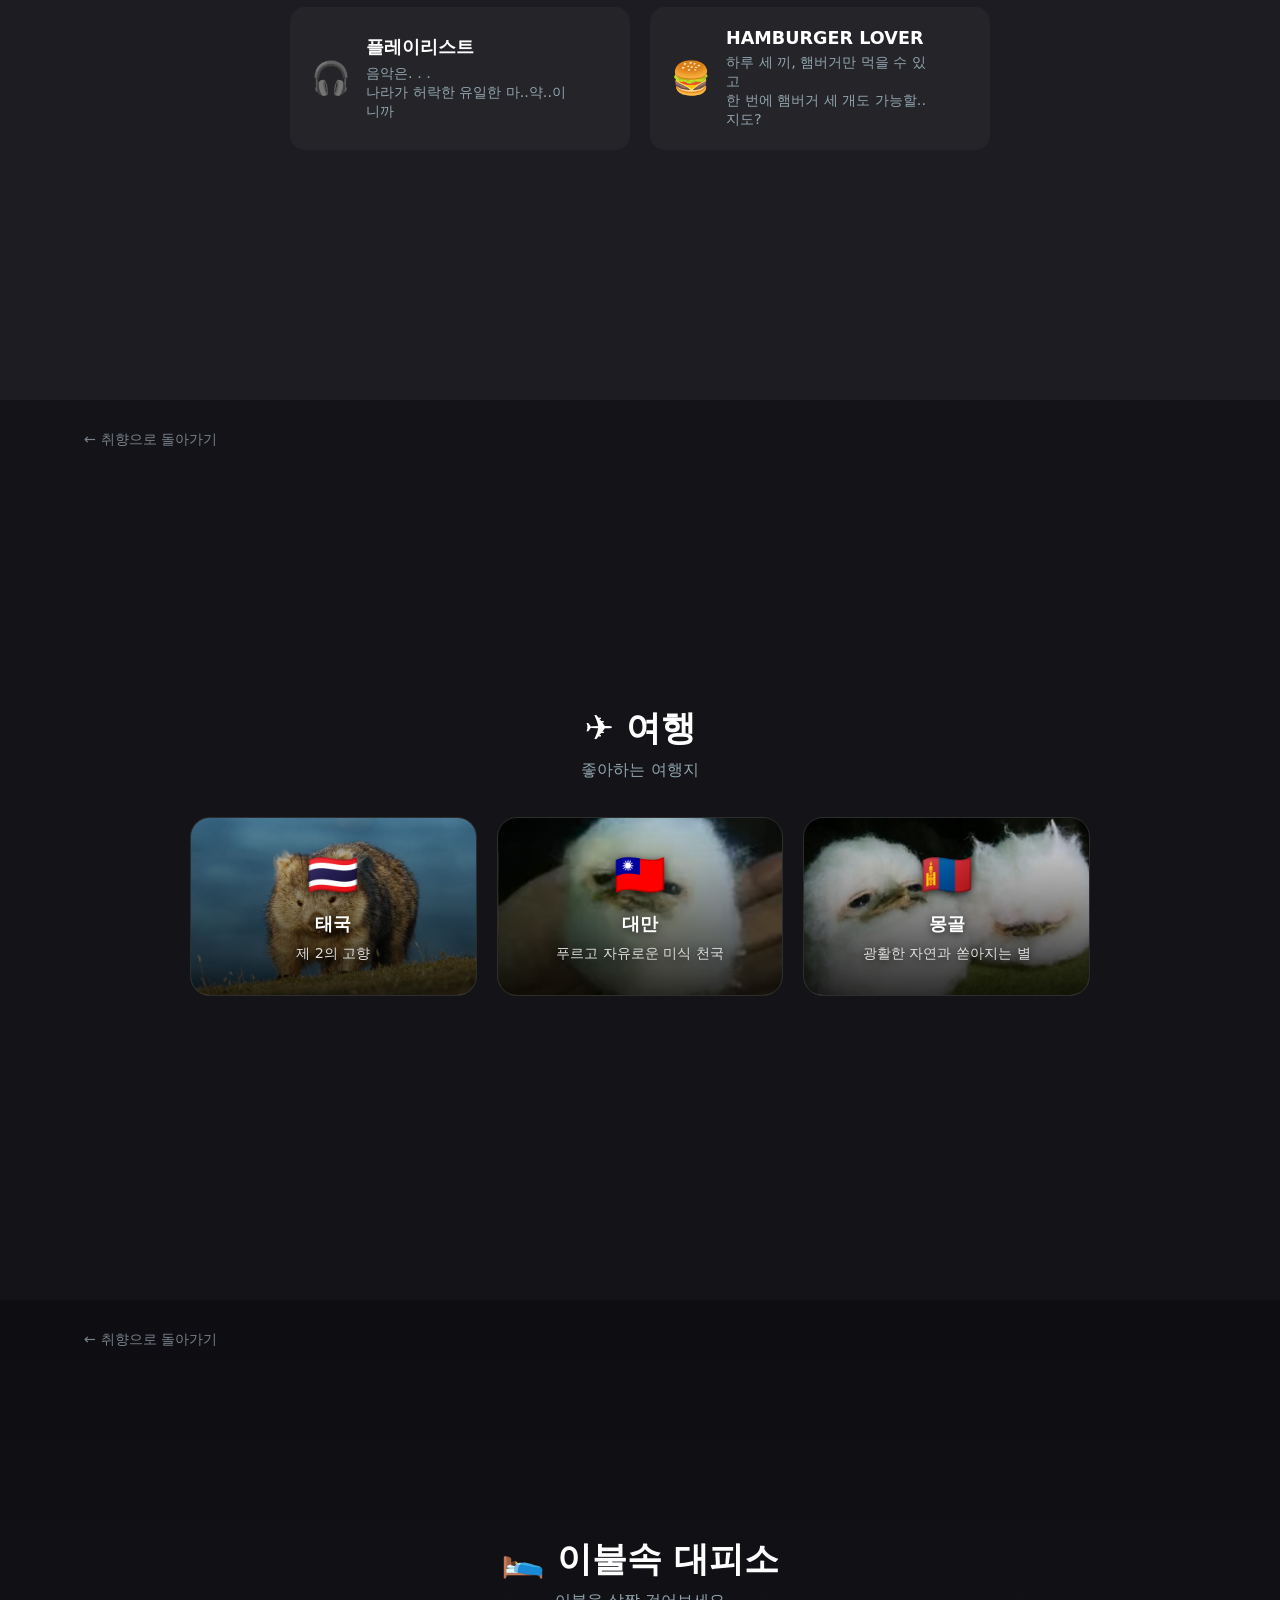
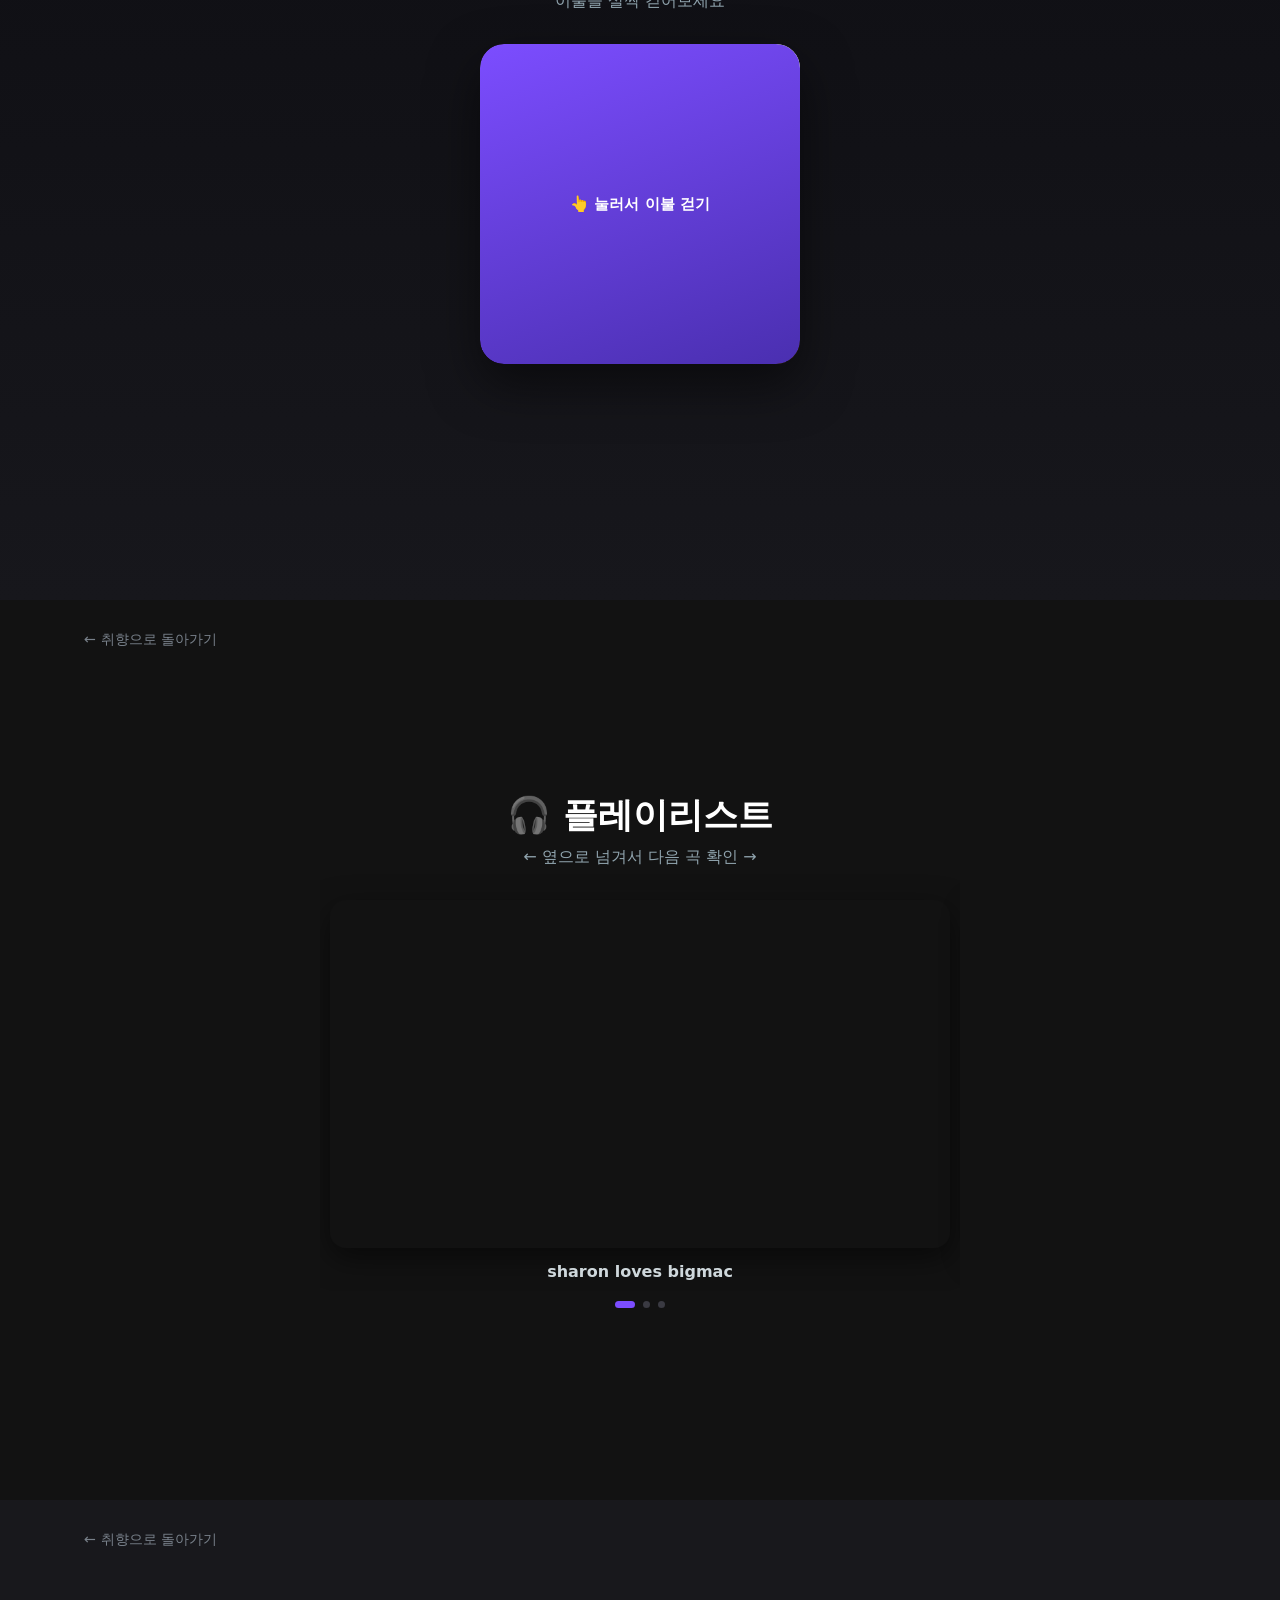
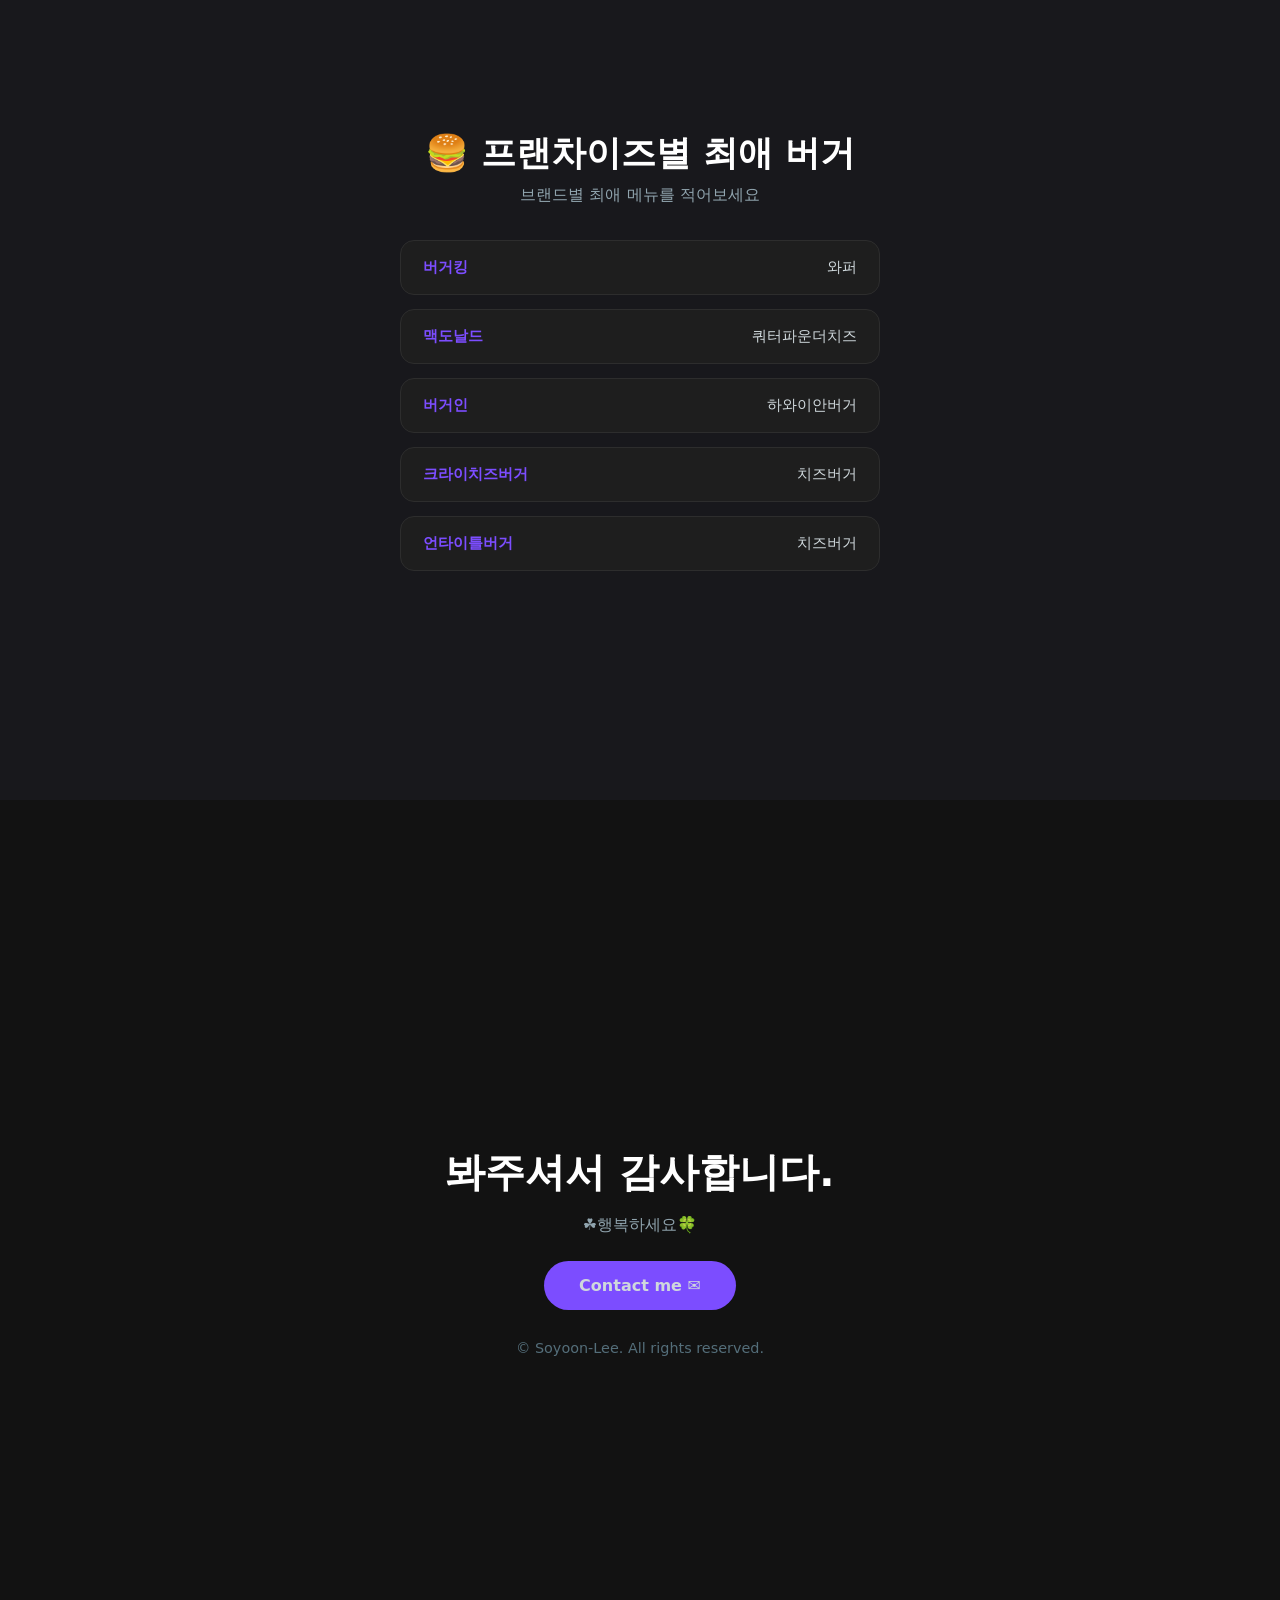
==== commit a96bc8e6: "Update index.html 대규모수정-여행세부내용-사진부분" ====
--- a/index.html
+++ b/index.html
@@ -591,6 +591,9 @@
 
     <!-- 전체 스크롤 진행률 -->
     <div class="scroll-progress" id="scrollProgress"></div>
+
+    <!-- 여행 카드 호버 시 화면 전체에 뜨는 이미지 오버레이 (섹션 밖, 전역 요소) -->
+    <div class="travel-overlay" id="travelOverlay"></div>
 
     <!-- 홈 이동 로고 -->
     <a href="#section-1" class="site-logo" aria-label="홈으로 이동">🏠</a>
@@ -771,23 +774,22 @@
 
     <!-- 4-1챕터: 여행 세부페이지 -->
     <section class="section-detail detail-travel" id="detail-travel" data-group="section-4">
-        <div class="travel-backdrop" id="travelBackdrop"></div>
         <a href="#section-4" class="back-link">← 취향으로 돌아가기</a>
         <h2 class="detail-title">✈️ 여행</h2>
         <p class="detail-sub">좋아하는 여행지</p>
         <div class="travel-grid">
-            <!-- 각 카드의 background-image와 data-bg 경로를 실제 이미지 파일로 바꿔주세요 -->
+            <!-- 이미지 경로는 data-bg 딱 한 군데만 적으면 됩니다 -->
             <div class="travel-card" data-bg="./images/wombat.jpg">
                 <div class="travel-flag">🇹🇭</div>
                 <h3>태국</h3>
                 <p class="travel-tag">제 2의 고향</p>
             </div>
-            <div class="travel-card" data-bg="./images/mondaymorningbird.png" style="background-image: url('./images/mondaymorningbird.png');">
+            <div class="travel-card" data-bg="./images/mondaymorningbird.png">
                 <div class="travel-flag">🇹🇼</div>
                 <h3>대만</h3>
                 <p class="travel-tag">푸르고 자유로운 미식 천국</p>
             </div>
-            <div class="travel-card" data-bg="./images/mondaymorningbird2.jpg" style="background-image: url('./images/mondaymorningbird2.jpg');">
+            <div class="travel-card" data-bg="./images/mondaymorningbird2.jpg">
                 <div class="travel-flag">🇲🇳</div>
                 <h3>몽골</h3>
                 <p class="travel-tag">광활한 자연과 쏟아지는 별</p>
@@ -909,6 +911,29 @@
             }, { threshold: 0.6 });
 
             groups.forEach(g => observer.observe(g));
+        })();
+
+        // 여행 카드 호버 시 화면 전체에 이미지 오버레이 표시
+        (function () {
+            const overlay = document.getElementById('travelOverlay');
+            const cards = document.querySelectorAll('.travel-card[data-bg]');
+            if (!cards.length) return;
+
+            // 카드 자체 배경 이미지는 data-bg 값으로 자동 설정
+            cards.forEach(card => {
+                card.style.backgroundImage = `url('${card.dataset.bg}')`;
+            });
+
+            if (!overlay) return;
+            cards.forEach(card => {
+                card.addEventListener('mouseenter', () => {
+                    overlay.style.backgroundImage = `url('${card.dataset.bg}')`;
+                    overlay.classList.add('active');
+                });
+                card.addEventListener('mouseleave', () => {
+                    overlay.classList.remove('active');
+                });
+            });
         })();
 
         // 이불속 인터랙티브 토글
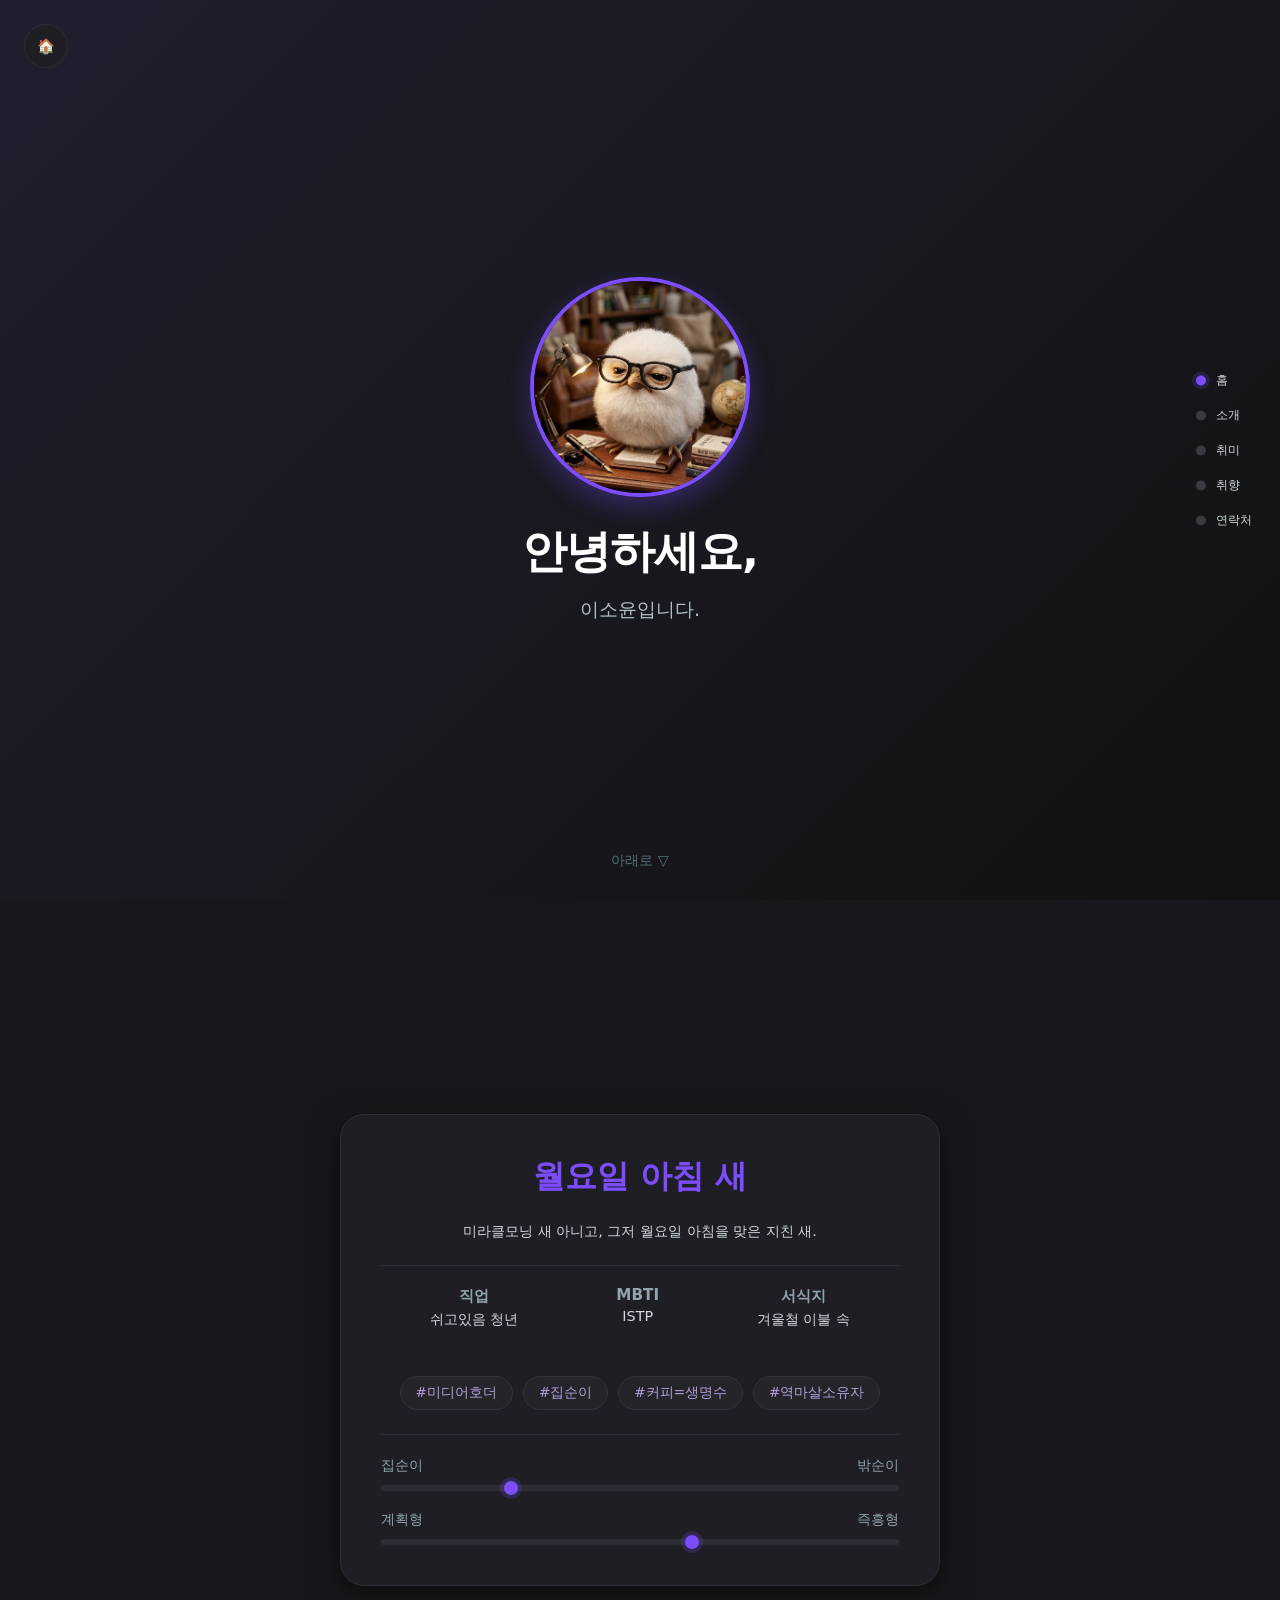
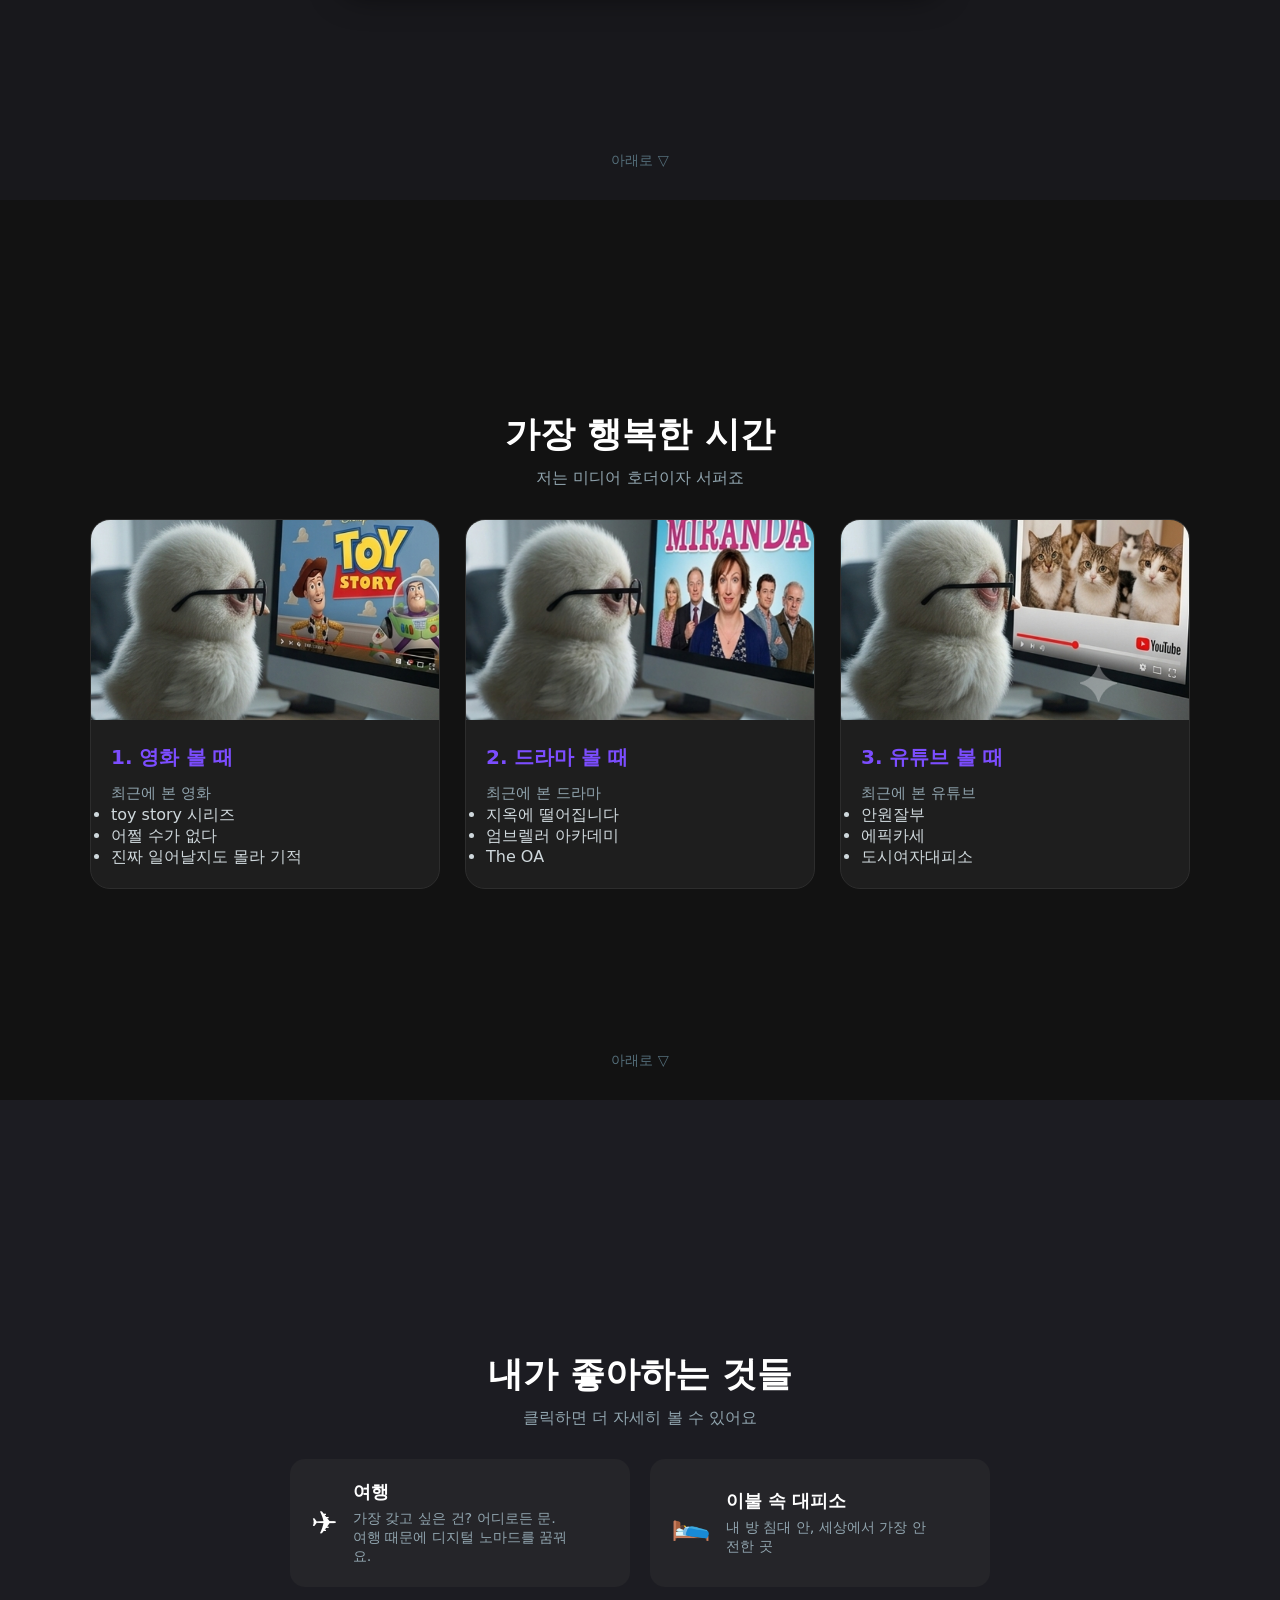
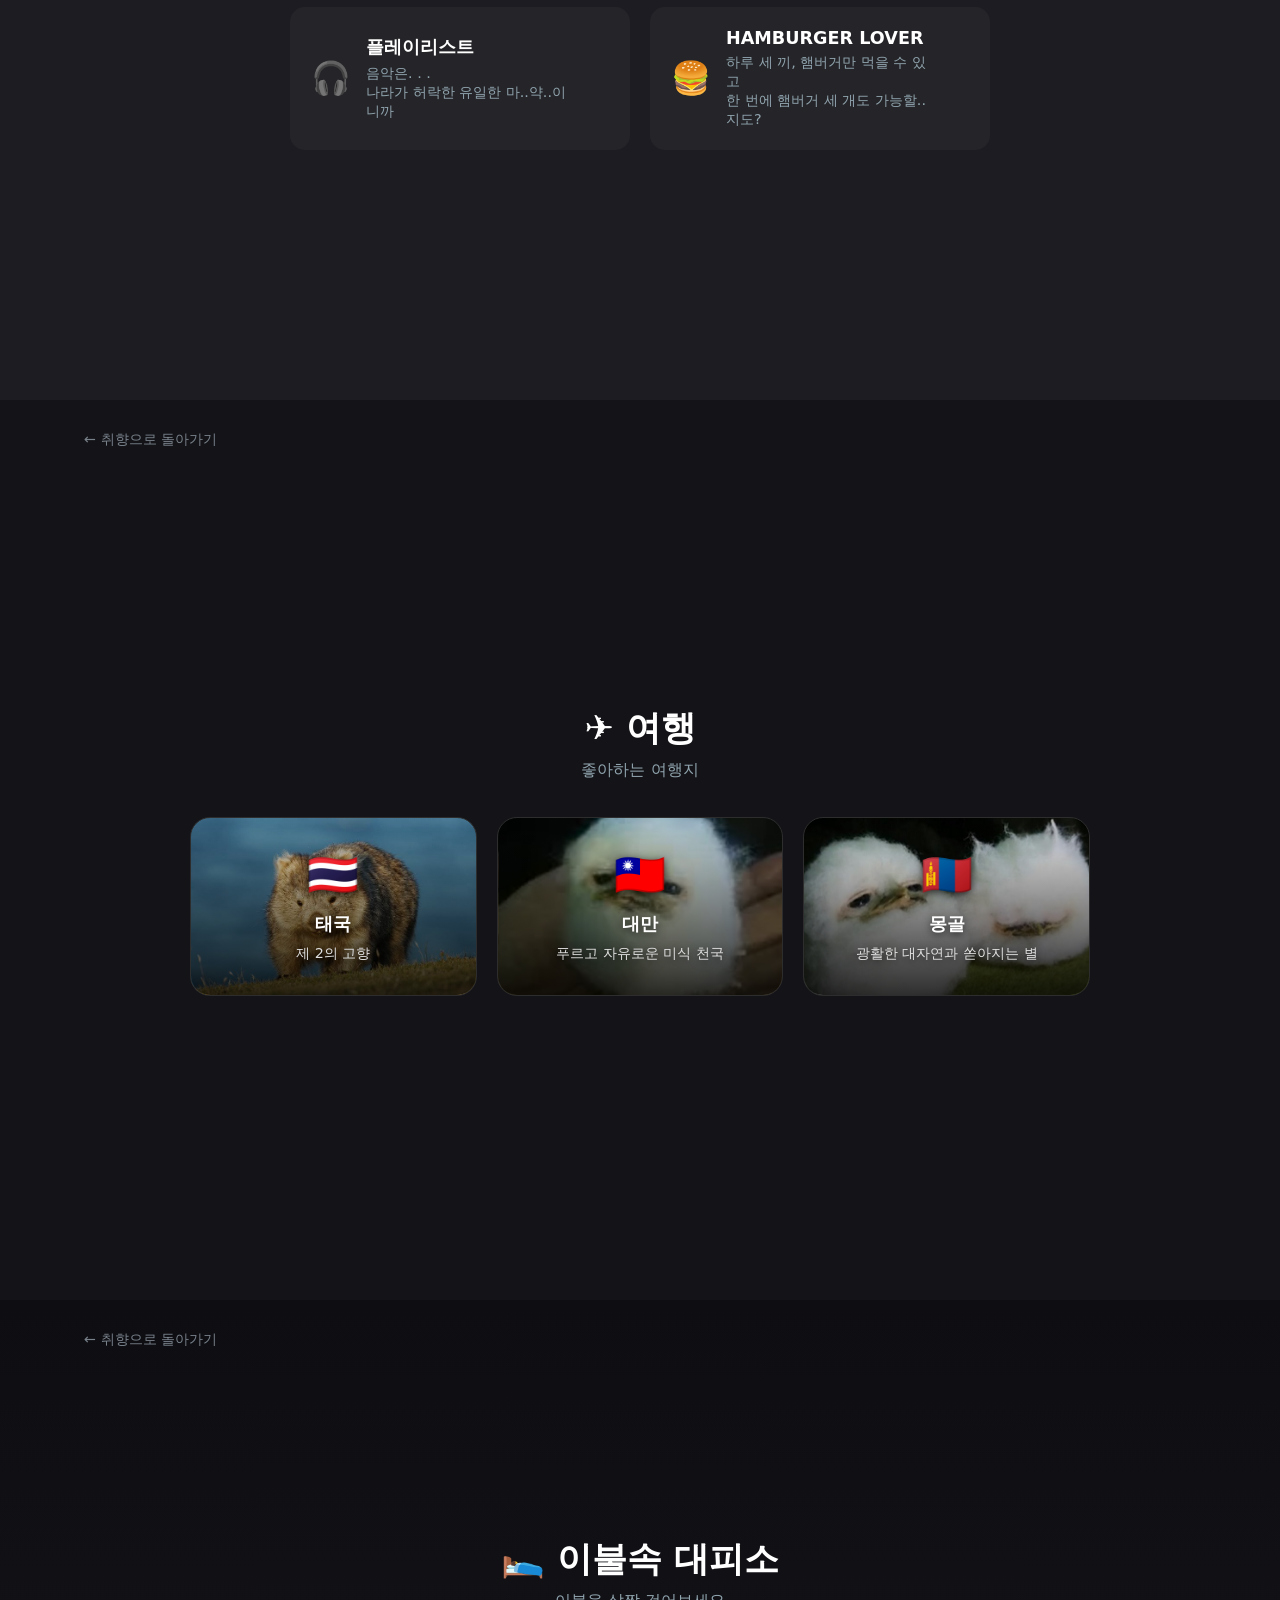
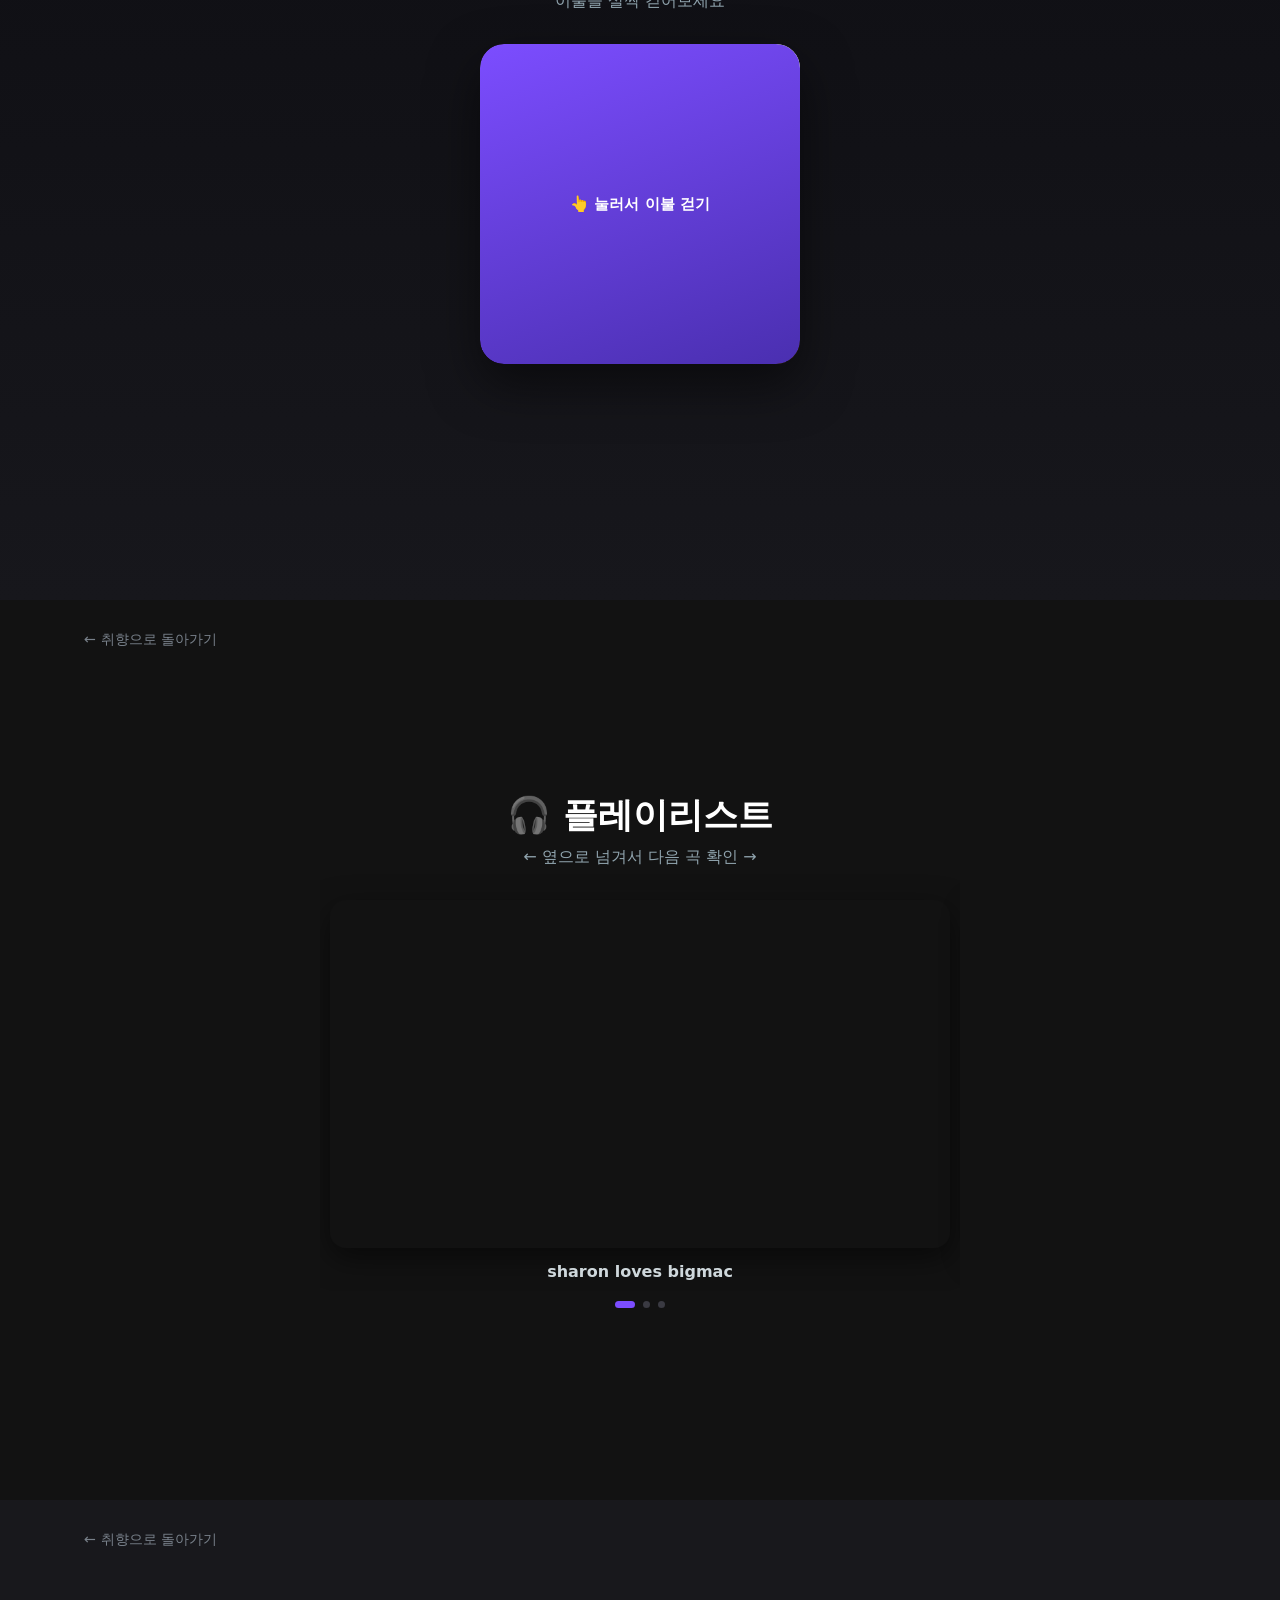
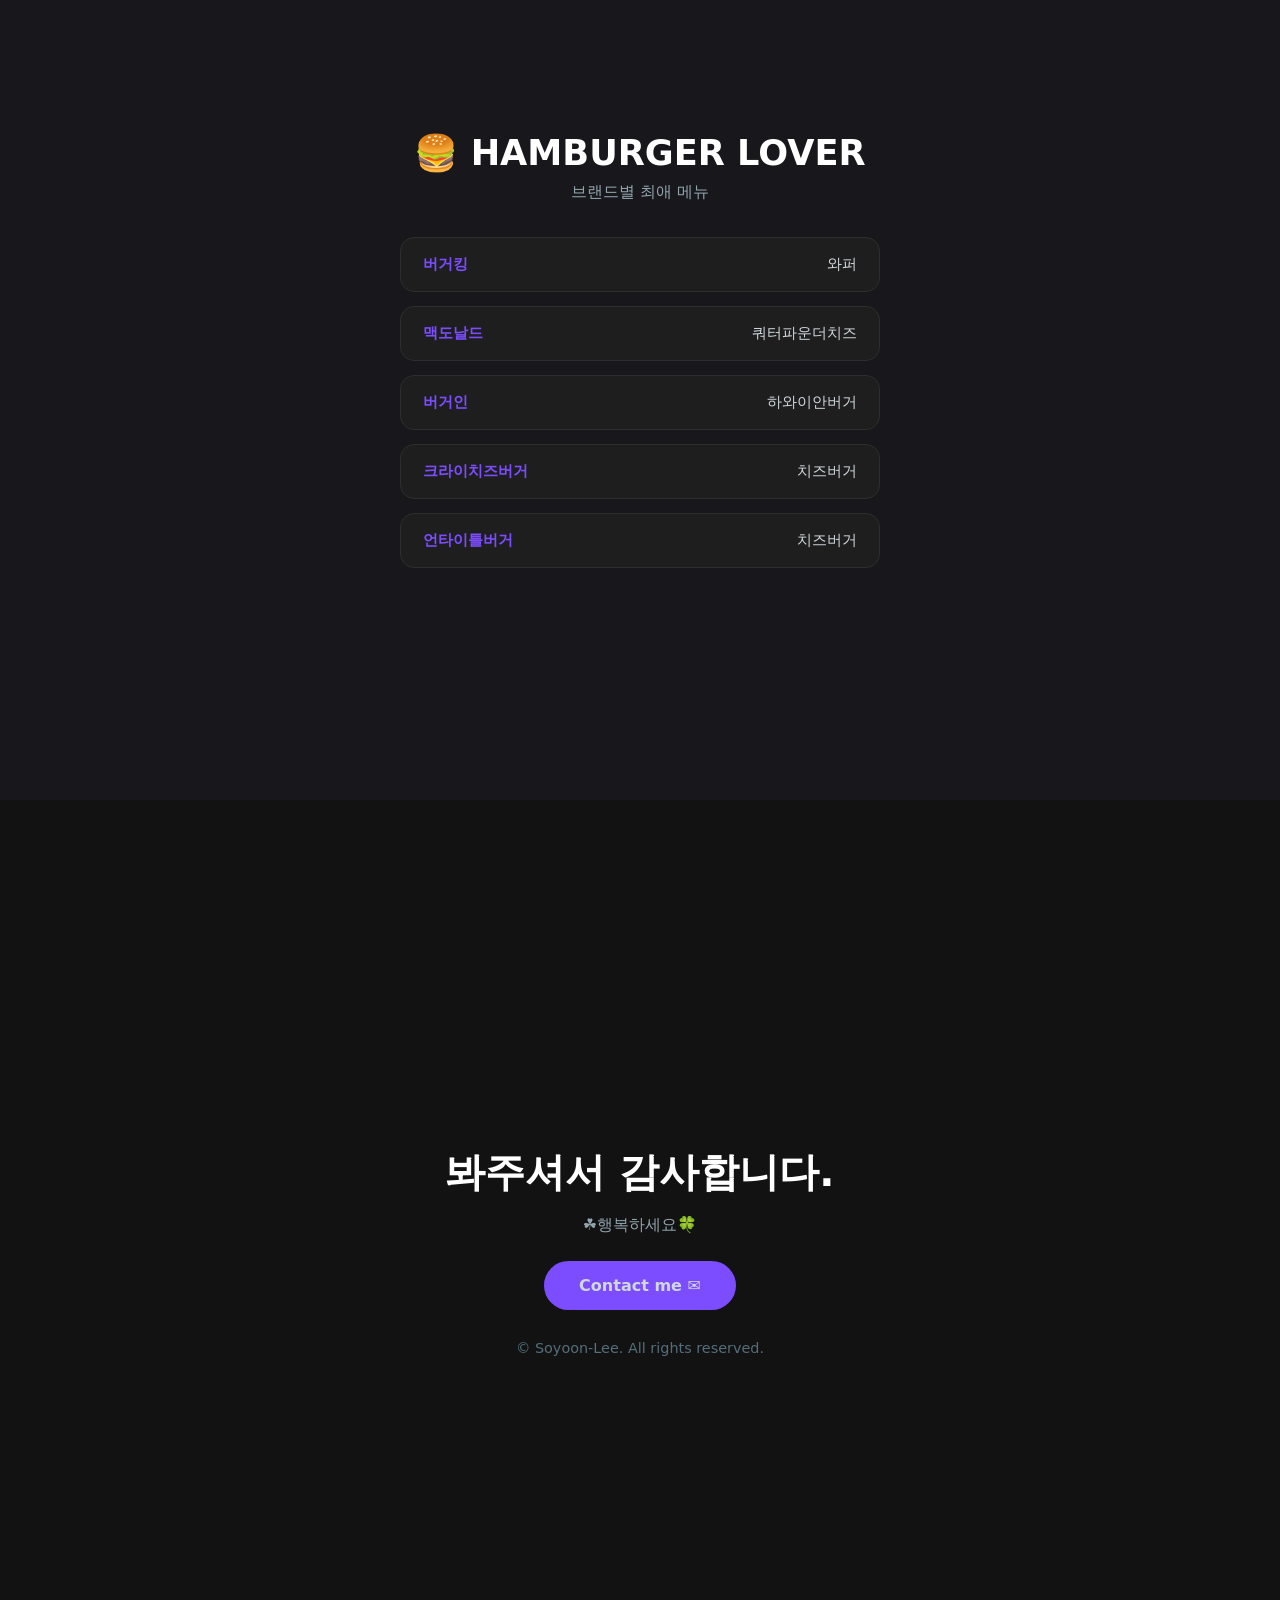
==== commit 862b048e: "Update index.html" ====
--- a/index.html
+++ b/index.html
@@ -366,24 +366,23 @@
 
         /* 세부: 여행 */
         .detail-travel { background: #141418; }
-        /* 카드에 마우스를 올리면 화면 전체에 크게 뜨는 이미지 오버레이 */
-        .travel-overlay {
-            position: fixed;
+        /* 카드에 마우스를 올리면 콘텐츠 '뒤'에 반투명하게 깔리는 이미지 */
+        .travel-backdrop {
+            position: absolute;
             inset: 0;
             background-size: cover;
             background-position: center;
             opacity: 0;
-            pointer-events: none;
-            z-index: 65;
-            transition: opacity 0.4s ease;
-        }
-        .travel-overlay::after {
-            content: '';
-            position: absolute;
-            inset: 0;
-            background: rgba(0,0,0,0.4);
-        }
-        .travel-overlay.active { opacity: 1; }
+            z-index: 0;
+            transition: opacity 0.5s ease;
+        }
+        .travel-backdrop.active { opacity: 0.65; }
+        .detail-travel > .detail-title,
+        .detail-travel > .detail-sub,
+        .detail-travel > .travel-grid {
+            position: relative;
+            z-index: 1;
+        }
         .travel-grid {
             display: grid;
             grid-template-columns: repeat(3, 1fr);
@@ -592,9 +591,6 @@
     <!-- 전체 스크롤 진행률 -->
     <div class="scroll-progress" id="scrollProgress"></div>
 
-    <!-- 여행 카드 호버 시 화면 전체에 뜨는 이미지 오버레이 (섹션 밖, 전역 요소) -->
-    <div class="travel-overlay" id="travelOverlay"></div>
-
     <!-- 홈 이동 로고 -->
     <a href="#section-1" class="site-logo" aria-label="홈으로 이동">🏠</a>
 
@@ -613,7 +609,7 @@
         <img src="./images/mmb.png" alt="검정 얇은 뿔테 안경을 쓴 개구리입쏙독새 캐릭터" class="profile-main">
         <h1 class="main-title">안녕하세요,</h1>
         <p class="main-subtitle">이소윤입니다.</p>
-        <div class="scroll-down">마우스 휠을 아래로... ▽</div>
+        <div class="scroll-down">아래로 ▽</div>
     </section>
 
     <!-- 2챕터: 나에 대하여 -->
@@ -647,7 +643,7 @@
                 </div>
             </div>
         </div>
-        <div class="scroll-down">한 번 더 아래로... ▽</div>
+        <div class="scroll-down">아래로 ▽</div>
     </section>
 
     <!-- 3챕터: 취미 생활 (3개의 매칭 이미지 적용) -->
@@ -728,7 +724,7 @@
                 </div>
             </div>
         </div>
-        <div class="scroll-down">한 번 더... ▽</div>
+        <div class="scroll-down">아래로 ▽</div>
     </section>
 
     <!-- 4챕터: 소소한 취향 -->
@@ -774,6 +770,7 @@
 
     <!-- 4-1챕터: 여행 세부페이지 -->
     <section class="section-detail detail-travel" id="detail-travel" data-group="section-4">
+        <div class="travel-backdrop" id="travelBackdrop"></div>
         <a href="#section-4" class="back-link">← 취향으로 돌아가기</a>
         <h2 class="detail-title">✈️ 여행</h2>
         <p class="detail-sub">좋아하는 여행지</p>
@@ -792,7 +789,7 @@
             <div class="travel-card" data-bg="./images/mondaymorningbird2.jpg">
                 <div class="travel-flag">🇲🇳</div>
                 <h3>몽골</h3>
-                <p class="travel-tag">광활한 자연과 쏟아지는 별</p>
+                <p class="travel-tag">광활한 대자연과 쏟아지는 별</p>
             </div>
         </div>
     </section>
@@ -845,8 +842,8 @@
     <!-- 4-4챕터: 버거 세부페이지 -->
     <section class="section-detail detail-burger" id="detail-burger" data-group="section-4">
         <a href="#section-4" class="back-link">← 취향으로 돌아가기</a>
-        <h2 class="detail-title">🍔 프랜차이즈별 최애 버거</h2>
-        <p class="detail-sub">브랜드별 최애 메뉴를 적어보세요</p>
+        <h2 class="detail-title">🍔 HAMBURGER LOVER</h2>
+        <p class="detail-sub">브랜드별 최애 메뉴</p>
         <div class="burger-list">
             <div class="burger-row">
                 <span class="burger-brand">버거킹</span>
@@ -913,9 +910,9 @@
             groups.forEach(g => observer.observe(g));
         })();
 
-        // 여행 카드 호버 시 화면 전체에 이미지 오버레이 표시
+        // 여행 카드 호버 시 콘텐츠 뒤에 반투명 배경 이미지 표시
         (function () {
-            const overlay = document.getElementById('travelOverlay');
+            const backdrop = document.getElementById('travelBackdrop');
             const cards = document.querySelectorAll('.travel-card[data-bg]');
             if (!cards.length) return;
 
@@ -924,14 +921,14 @@
                 card.style.backgroundImage = `url('${card.dataset.bg}')`;
             });
 
-            if (!overlay) return;
+            if (!backdrop) return;
             cards.forEach(card => {
                 card.addEventListener('mouseenter', () => {
-                    overlay.style.backgroundImage = `url('${card.dataset.bg}')`;
-                    overlay.classList.add('active');
+                    backdrop.style.backgroundImage = `url('${card.dataset.bg}')`;
+                    backdrop.classList.add('active');
                 });
                 card.addEventListener('mouseleave', () => {
-                    overlay.classList.remove('active');
+                    backdrop.classList.remove('active');
                 });
             });
         })();
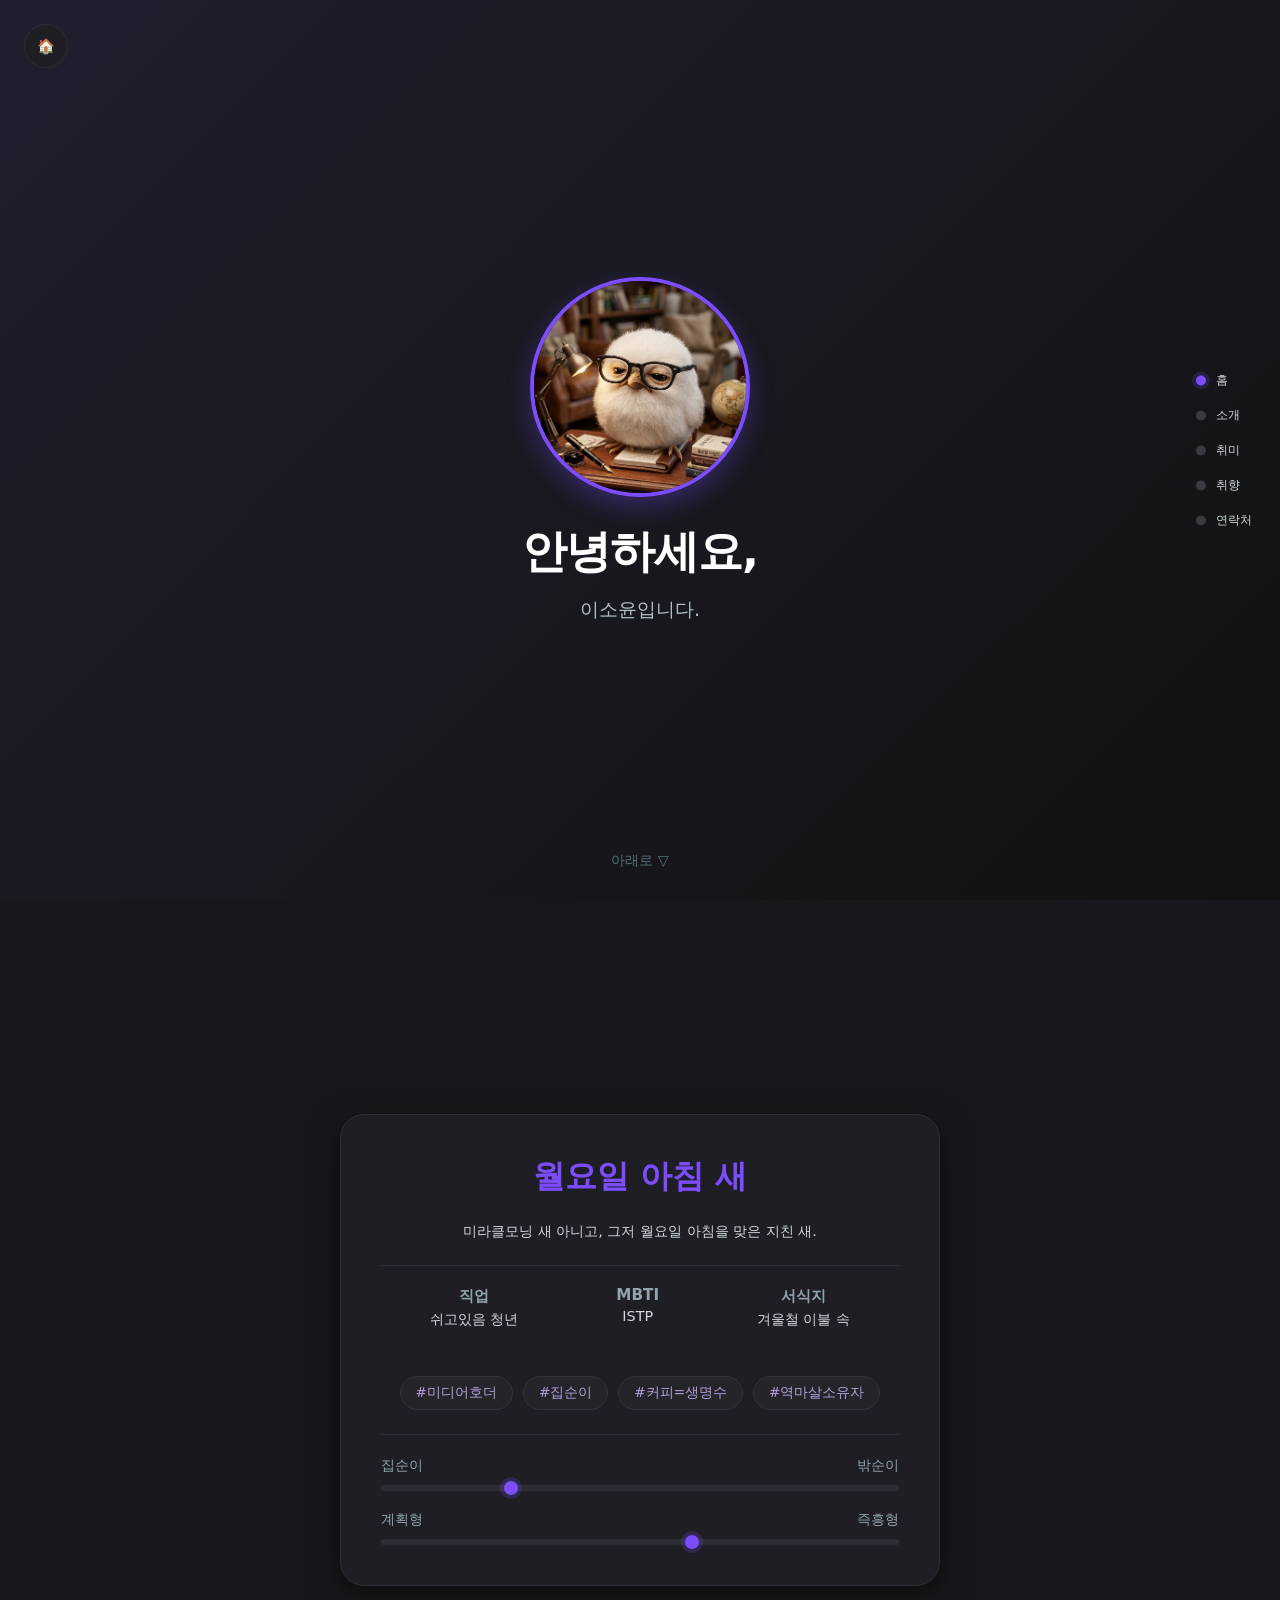
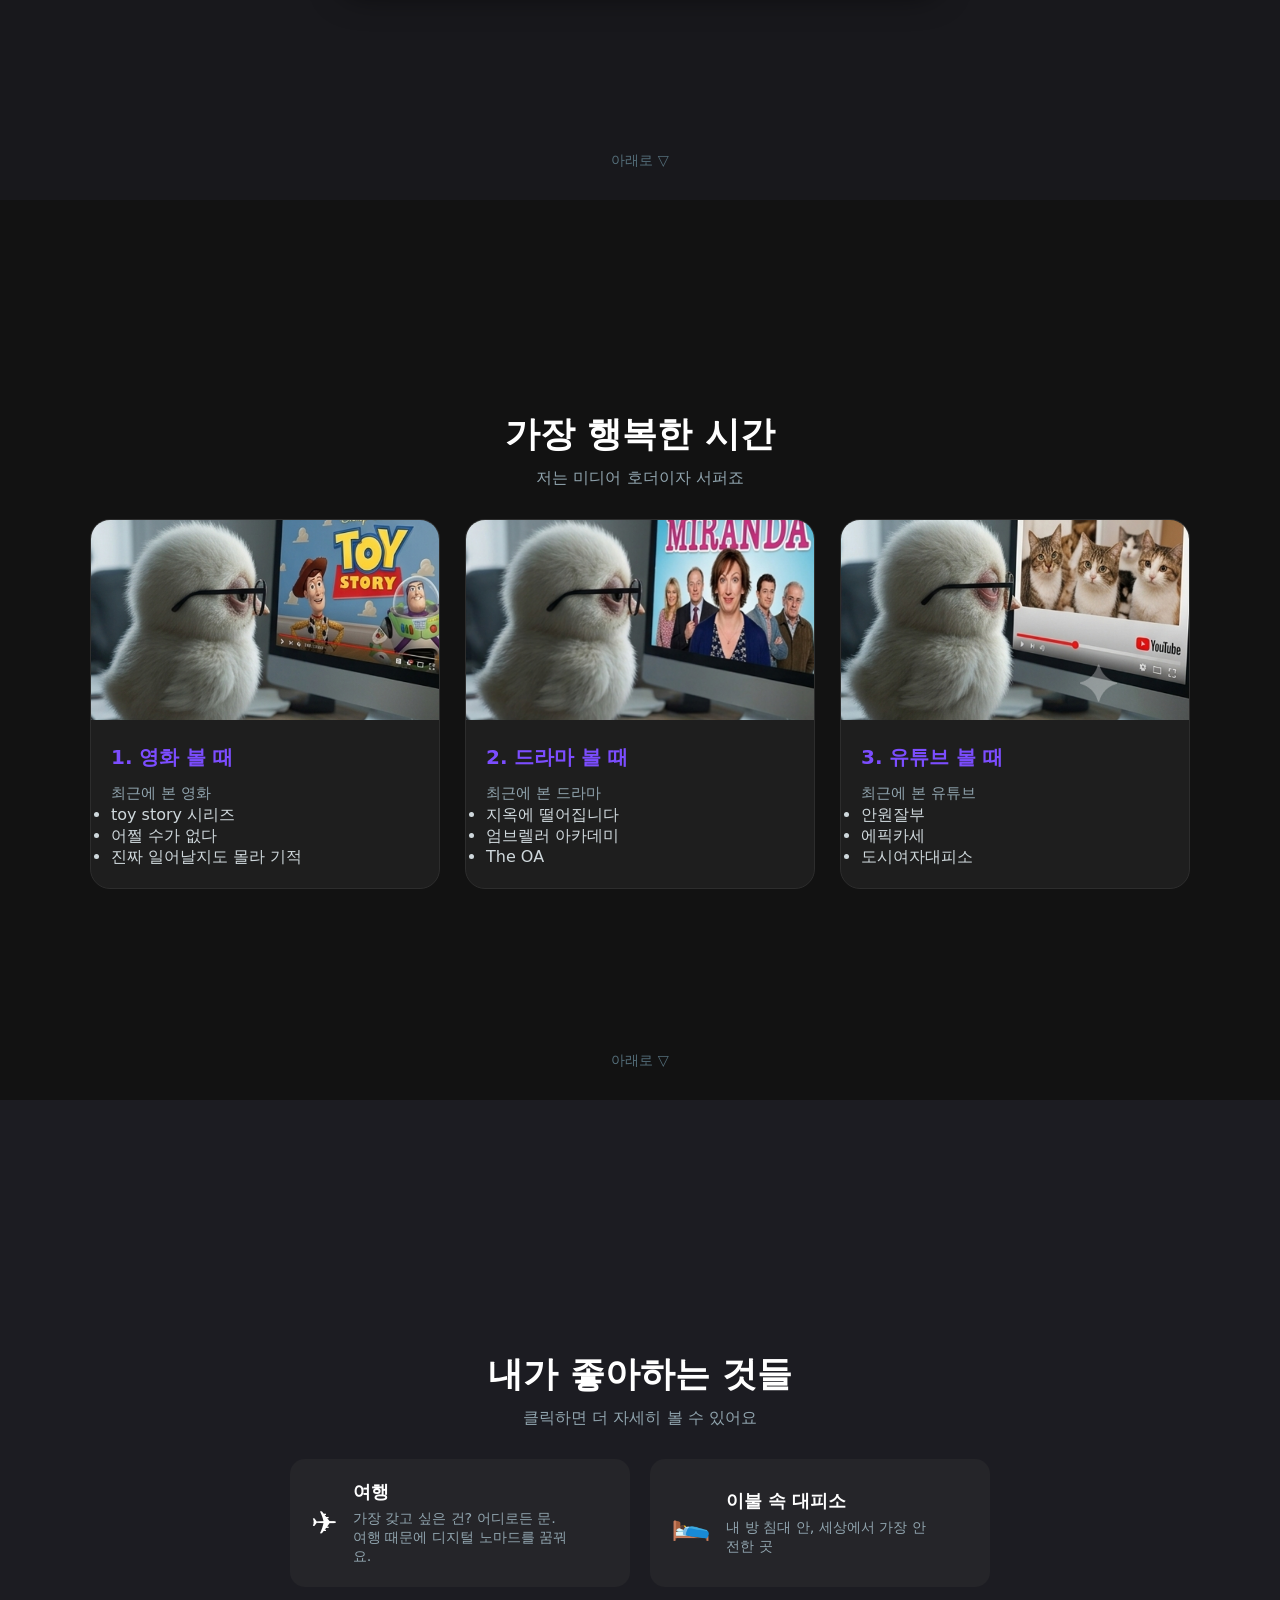
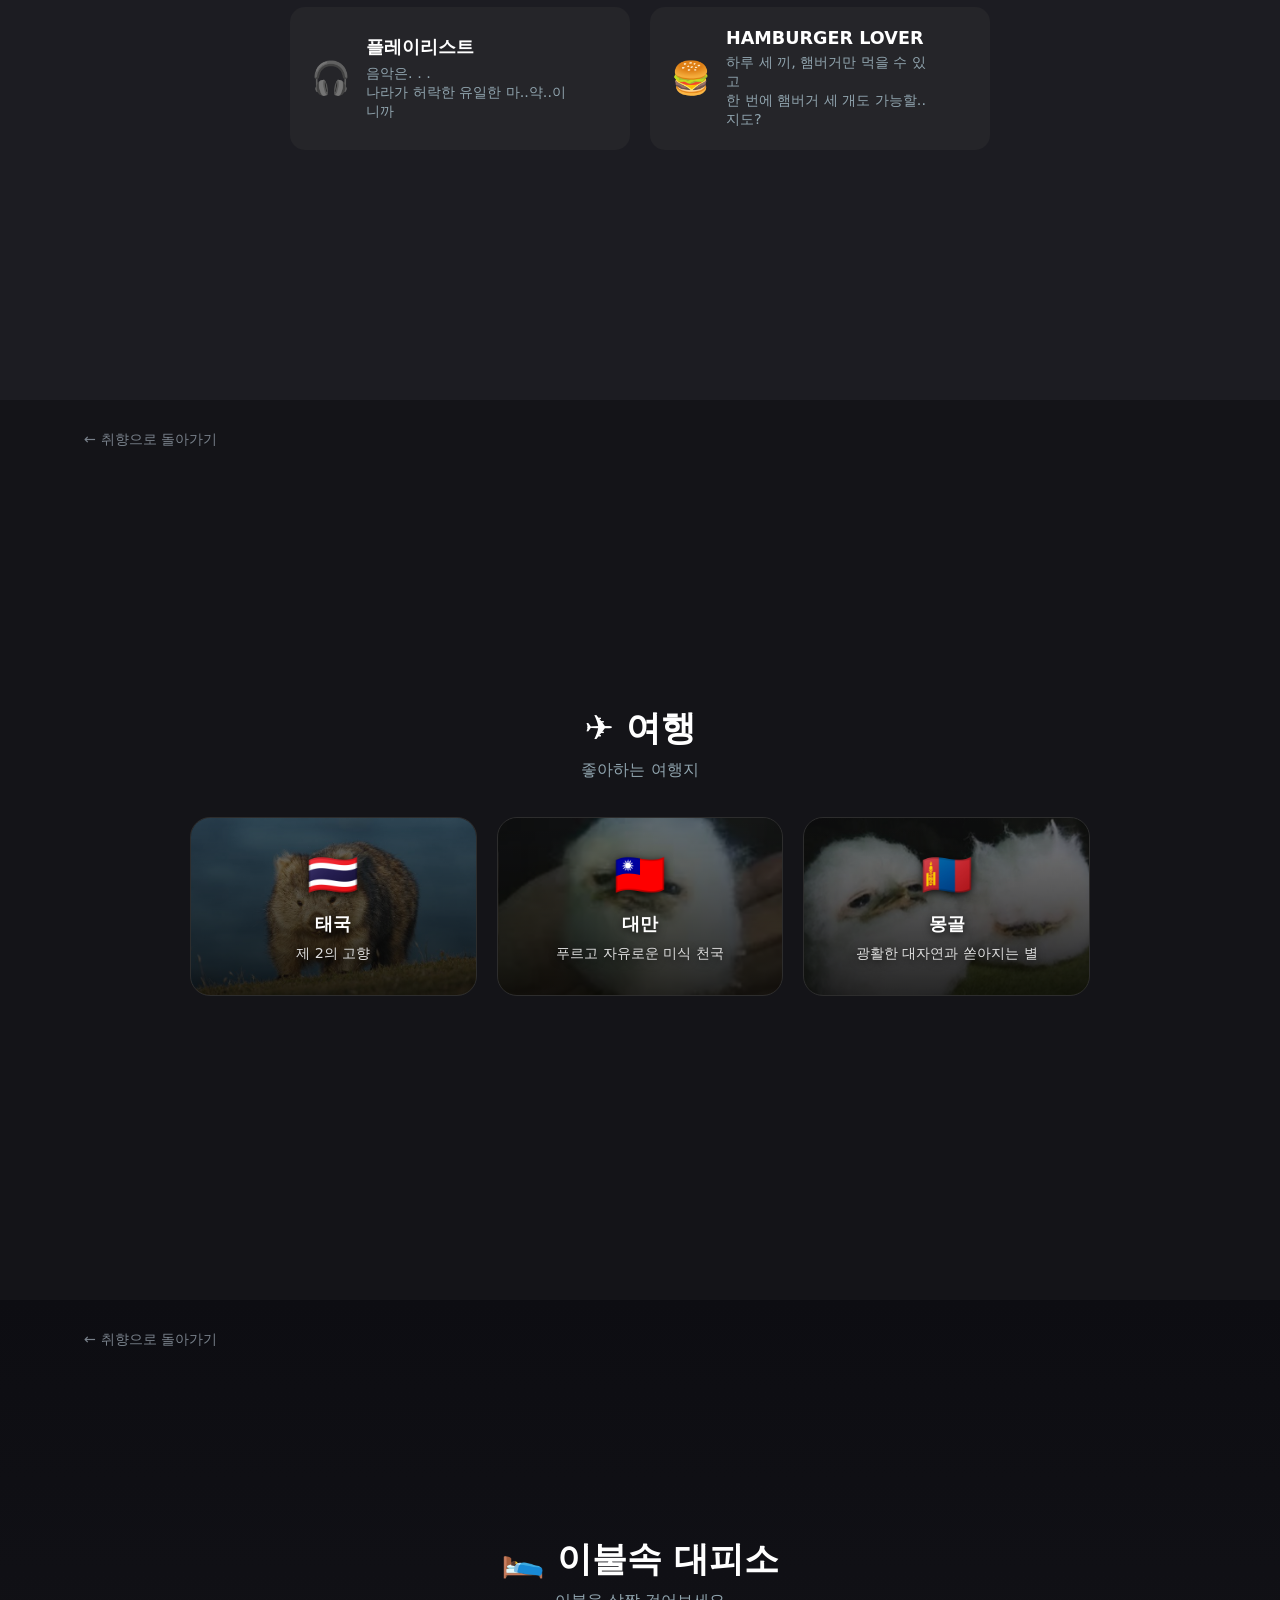
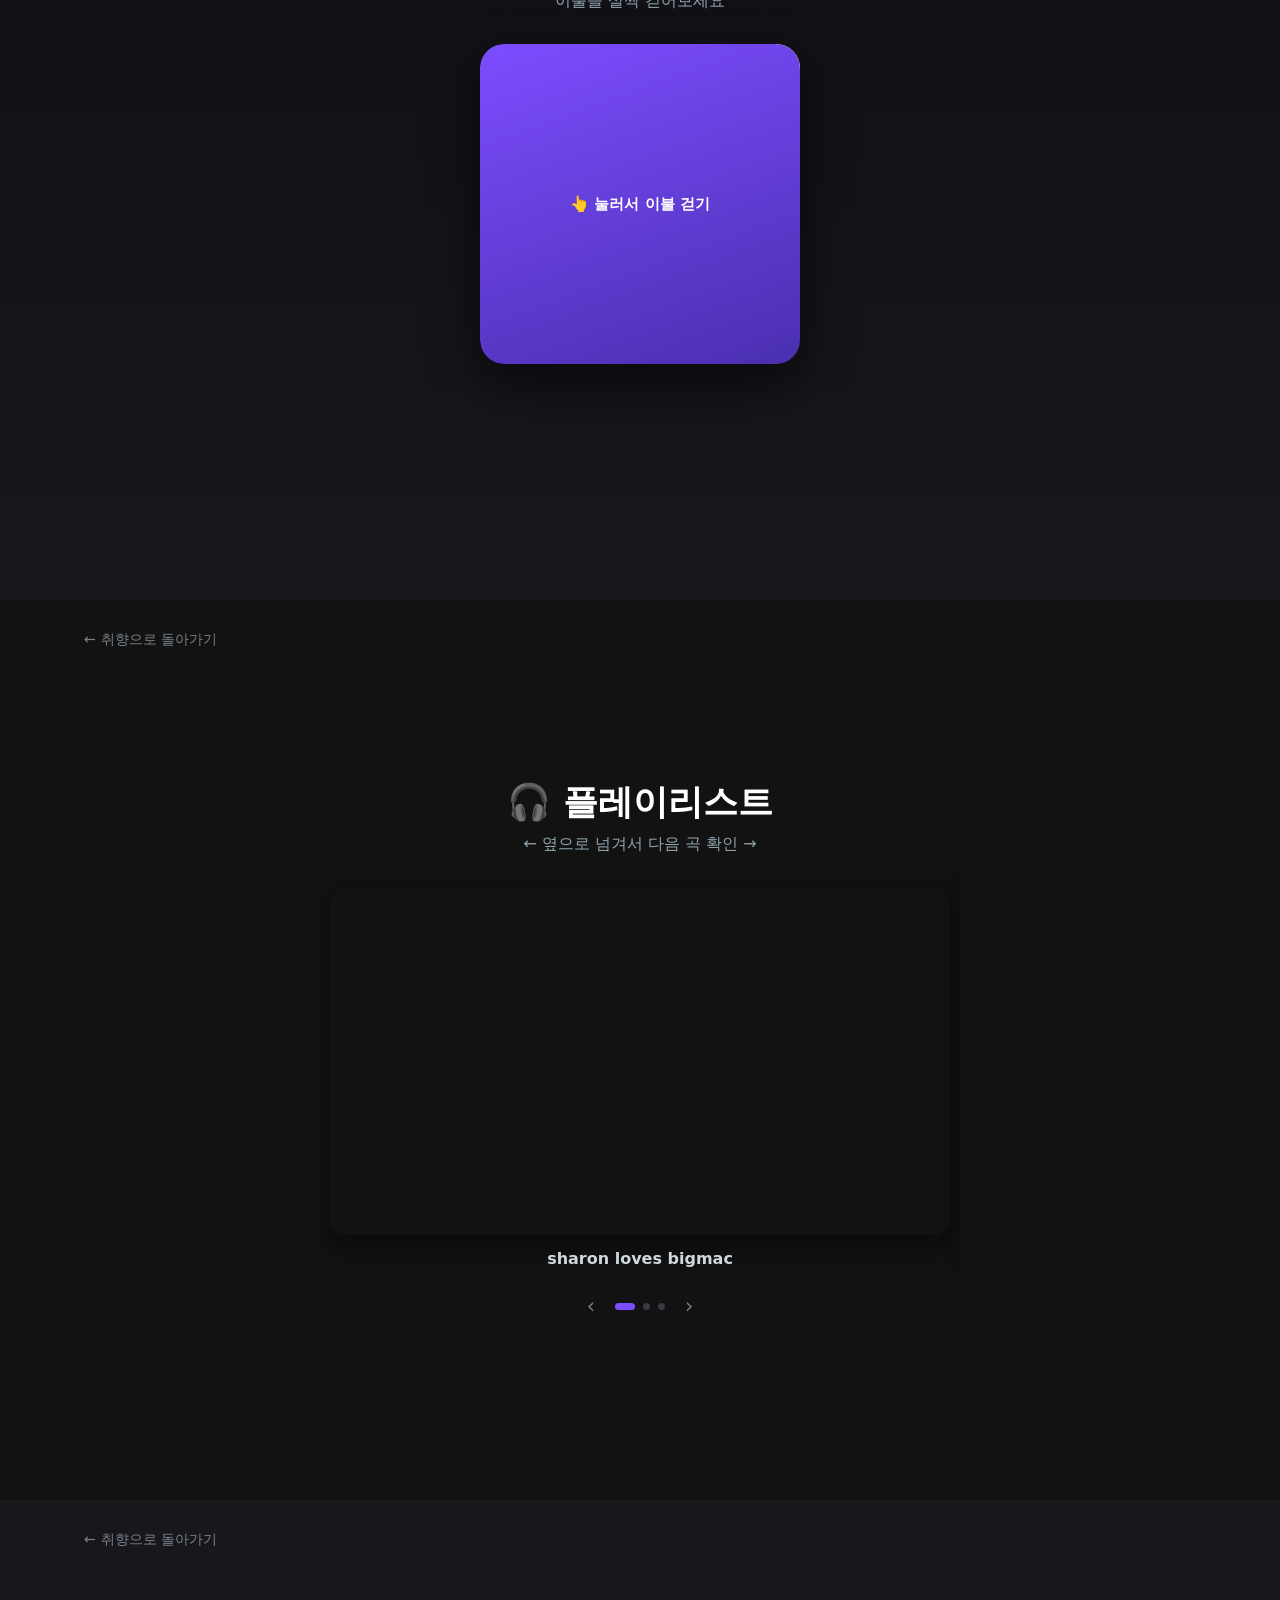
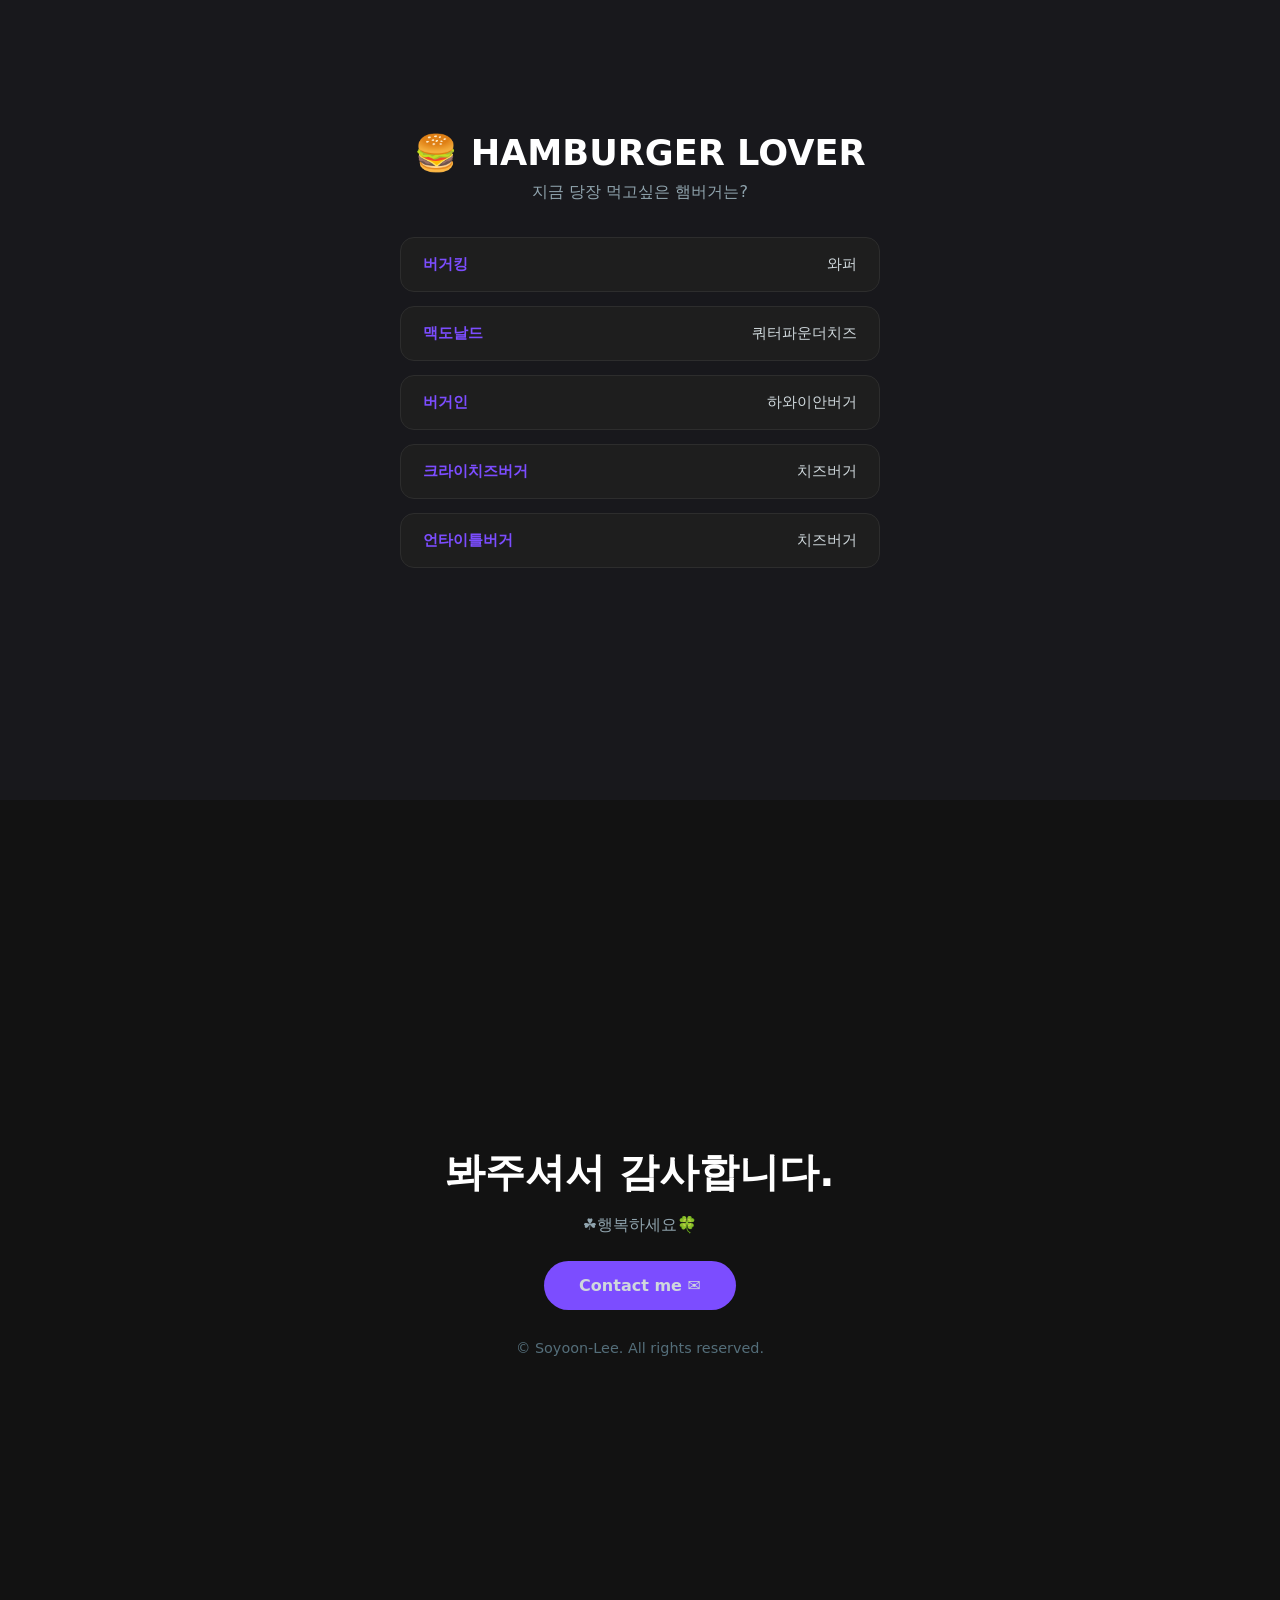
==== commit 4f4554b6: "Update index.html" ====
--- a/index.html
+++ b/index.html
@@ -393,9 +393,7 @@
         }
         .travel-card {
             position: relative;
-            background-color: #1e1e1e;
-            background-size: cover;
-            background-position: center;
+            background-color: rgba(30, 30, 30, 0.5);
             border: 1px solid #2d2d2d;
             border-radius: 20px;
             padding: 32px 20px;
@@ -403,18 +401,30 @@
             isolation: isolate;
             transition: transform 0.3s ease;
         }
+        /* 카드 사진 레이어: 반투명해서 뒤 배경이 비쳐 보임 */
         .travel-card::before {
             content: '';
             position: absolute;
             inset: 0;
-            background: linear-gradient(180deg, rgba(0,0,0,0.1) 0%, rgba(0,0,0,0.78) 100%);
+            background-image: var(--card-img);
+            background-size: cover;
+            background-position: center;
+            opacity: 0.45;
+            z-index: 0;
+        }
+        /* 텍스트 가독성용 그라데이션 */
+        .travel-card::after {
+            content: '';
+            position: absolute;
+            inset: 0;
+            background: linear-gradient(180deg, rgba(0,0,0,0.05) 0%, rgba(0,0,0,0.65) 100%);
             z-index: 0;
         }
         .travel-card:hover { transform: translateY(-6px) scale(1.03); }
         .travel-flag, .travel-card h3, .travel-tag {
             position: relative;
             z-index: 1;
-            text-shadow: 0 2px 8px rgba(0,0,0,0.7);
+            text-shadow: 0 2px 8px rgba(0,0,0,0.8);
         }
         .travel-flag { font-size: 2.6rem; margin-bottom: 12px; }
         .travel-card h3 { color: #fff; margin-bottom: 8px; font-size: 1.15rem; }
@@ -508,9 +518,30 @@
         }
         .video-frame iframe { width: 100%; height: 100%; border: 0; }
         .playlist-card h4 { color: #cfd8dc; font-size: 1rem; }
-        .carousel-dots { display: flex; gap: 8px; margin-top: 10px; }
-        .c-dot { width: 7px; height: 7px; border-radius: 50%; background: #3a3a42; transition: all 0.25s ease; }
+        .carousel-dots { display: flex; gap: 8px; }
+        .c-dot { width: 7px; height: 7px; border-radius: 50%; background: #3a3a42; transition: all 0.25s ease; cursor: pointer; }
         .c-dot.active { background: #7c4dff; width: 20px; border-radius: 4px; }
+        /* 캐러셀 이전/다음 버튼: 배경 없는 얇은 화살표 */
+        .carousel-controls {
+            display: flex;
+            align-items: center;
+            gap: 14px;
+            margin-top: 14px;
+        }
+        .carousel-btn {
+            background: none;
+            border: none;
+            color: #78808a;
+            font-size: 1.3rem;
+            line-height: 1;
+            padding: 4px 6px;
+            cursor: pointer;
+            transition: color 0.2s ease, transform 0.2s ease;
+        }
+        .carousel-btn:hover {
+            color: #7c4dff;
+            transform: scale(1.15);
+        }
 
         /* 세부: 버거 */
         .detail-burger { background: #18181c; }
@@ -836,14 +867,18 @@
                 <h4>Kim Suyoung</h4>
             </div>
         </div>
-        <div class="carousel-dots" id="carouselDots"></div>
+        <div class="carousel-controls">
+            <button class="carousel-btn" id="carouselPrev" aria-label="이전 곡">‹</button>
+            <div class="carousel-dots" id="carouselDots"></div>
+            <button class="carousel-btn" id="carouselNext" aria-label="다음 곡">›</button>
+        </div>
     </section>
 
     <!-- 4-4챕터: 버거 세부페이지 -->
     <section class="section-detail detail-burger" id="detail-burger" data-group="section-4">
         <a href="#section-4" class="back-link">← 취향으로 돌아가기</a>
         <h2 class="detail-title">🍔 HAMBURGER LOVER</h2>
-        <p class="detail-sub">브랜드별 최애 메뉴</p>
+        <p class="detail-sub">지금 당장 먹고싶은 햄버거는?</p>
         <div class="burger-list">
             <div class="burger-row">
                 <span class="burger-brand">버거킹</span>
@@ -916,9 +951,9 @@
             const cards = document.querySelectorAll('.travel-card[data-bg]');
             if (!cards.length) return;
 
-            // 카드 자체 배경 이미지는 data-bg 값으로 자동 설정
+            // 카드 사진 레이어(::before)는 --card-img 변수 값으로 자동 설정
             cards.forEach(card => {
-                card.style.backgroundImage = `url('${card.dataset.bg}')`;
+                card.style.setProperty('--card-img', `url('${card.dataset.bg}')`);
             });
 
             if (!backdrop) return;
@@ -950,6 +985,9 @@
             cards.forEach((_, i) => {
                 const d = document.createElement('span');
                 d.className = 'c-dot' + (i === 0 ? ' active' : '');
+                d.addEventListener('click', () => {
+                    carousel.scrollTo({ left: carousel.clientWidth * i, behavior: 'smooth' });
+                });
                 dotsWrap.appendChild(d);
             });
             const dots = dotsWrap.querySelectorAll('.c-dot');
@@ -957,6 +995,20 @@
                 const idx = Math.round(carousel.scrollLeft / carousel.clientWidth);
                 dots.forEach((d, i) => d.classList.toggle('active', i === idx));
             }, { passive: true });
+
+            // 이전/다음 버튼
+            const prevBtn = document.getElementById('carouselPrev');
+            const nextBtn = document.getElementById('carouselNext');
+            if (prevBtn) {
+                prevBtn.addEventListener('click', () => {
+                    carousel.scrollBy({ left: -carousel.clientWidth, behavior: 'smooth' });
+                });
+            }
+            if (nextBtn) {
+                nextBtn.addEventListener('click', () => {
+                    carousel.scrollBy({ left: carousel.clientWidth, behavior: 'smooth' });
+                });
+            }
         })();
     </script>
 
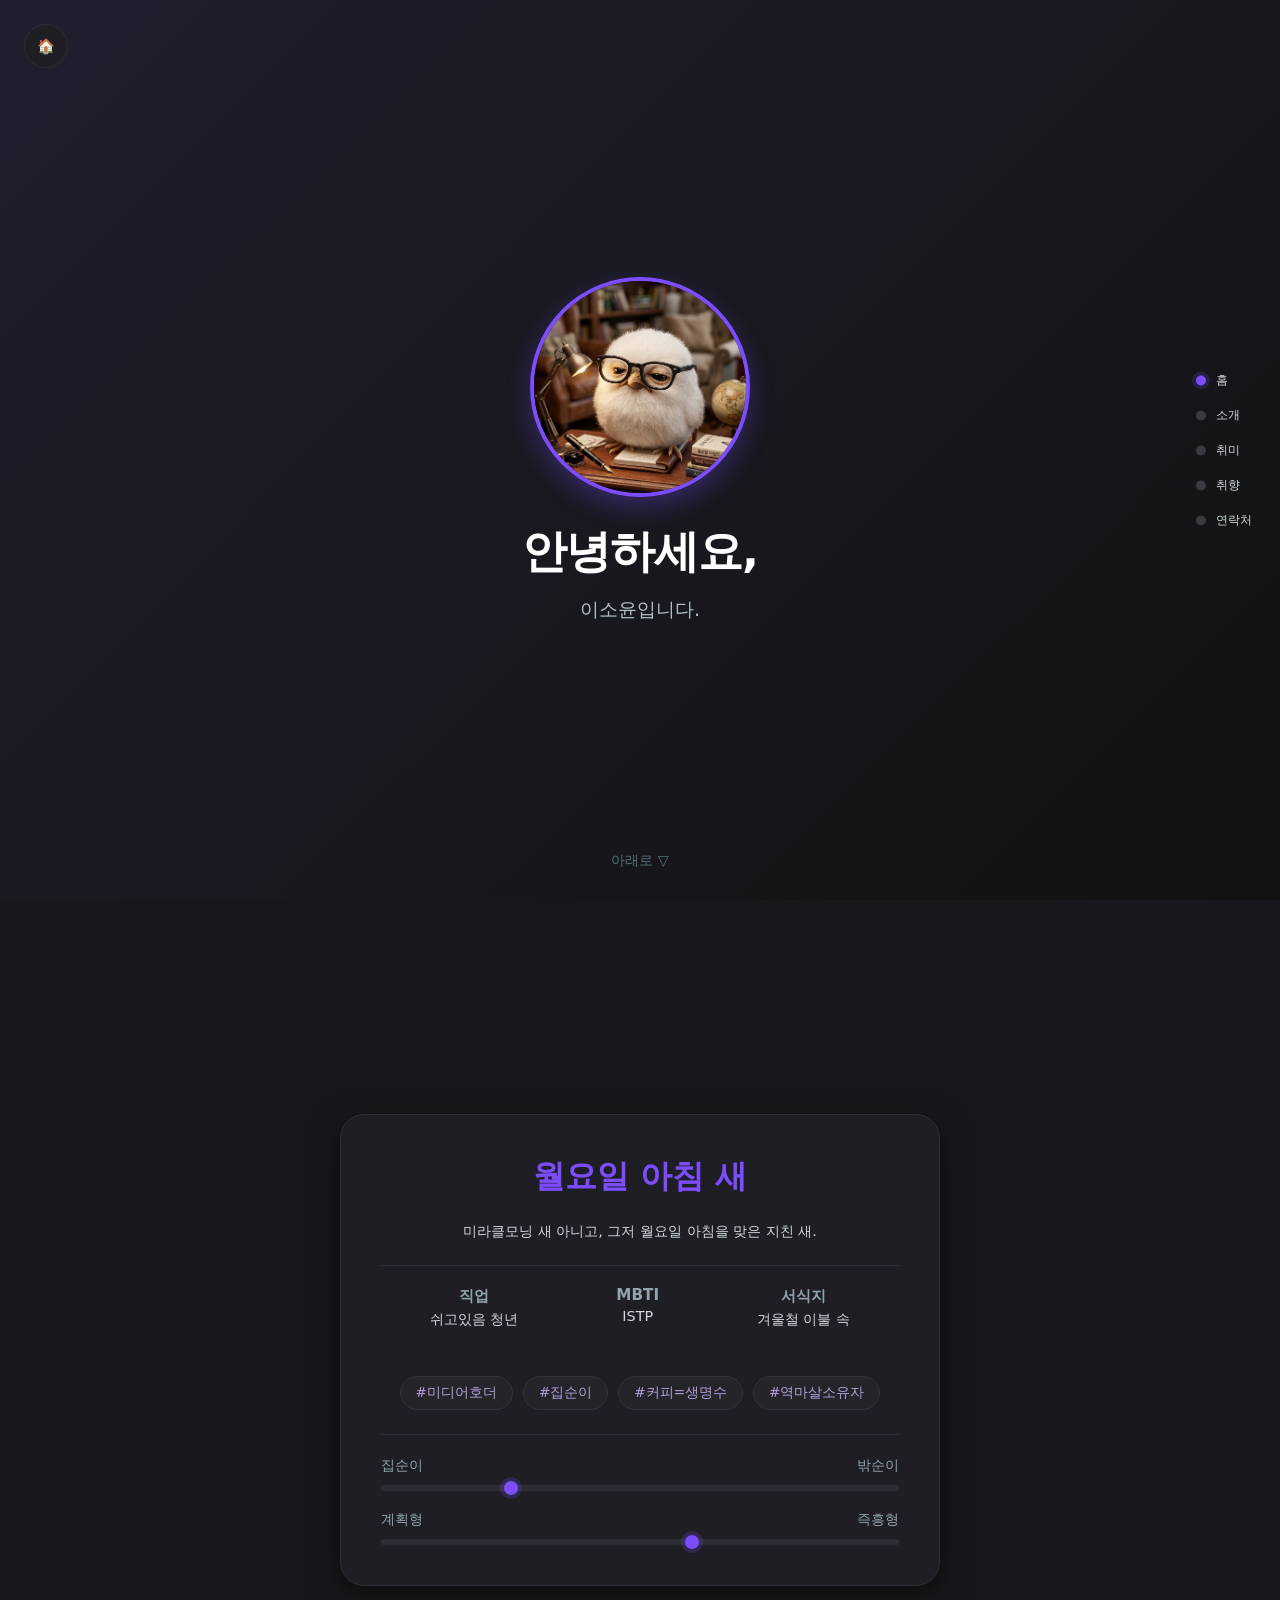
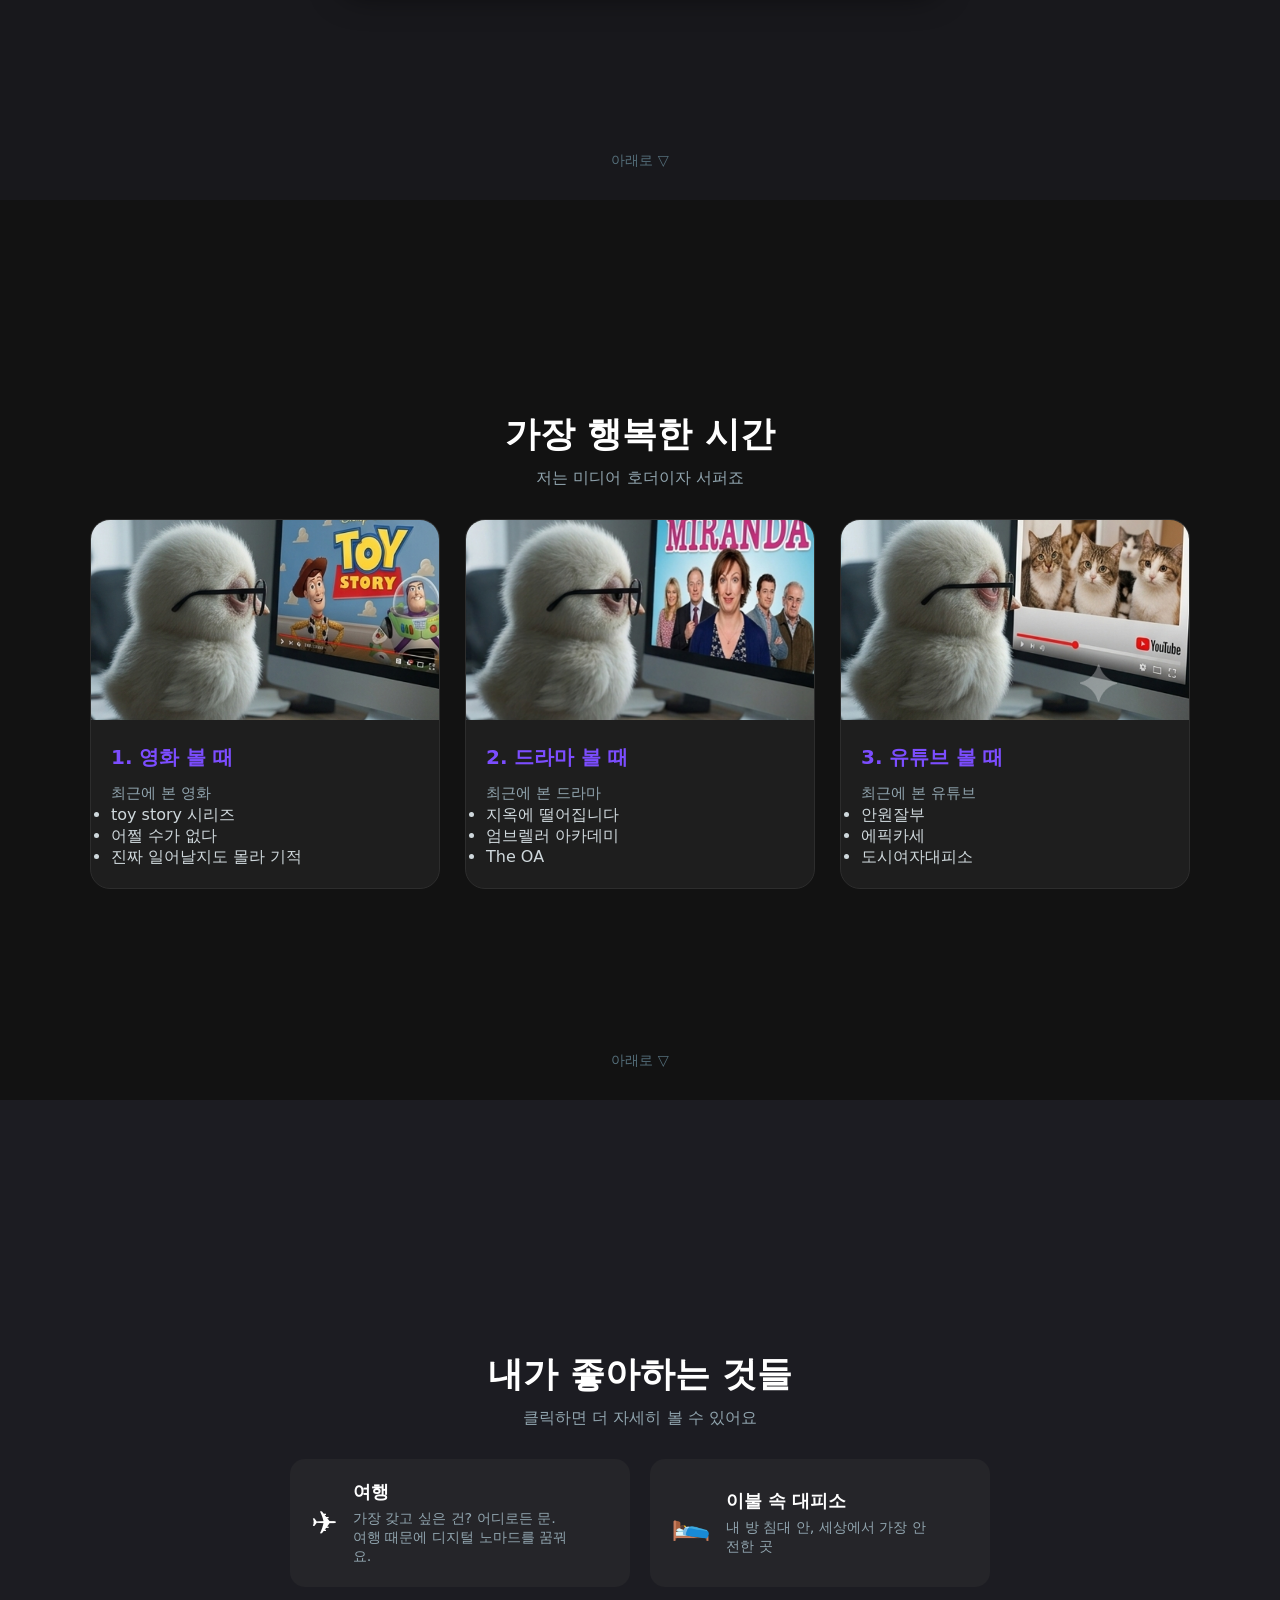
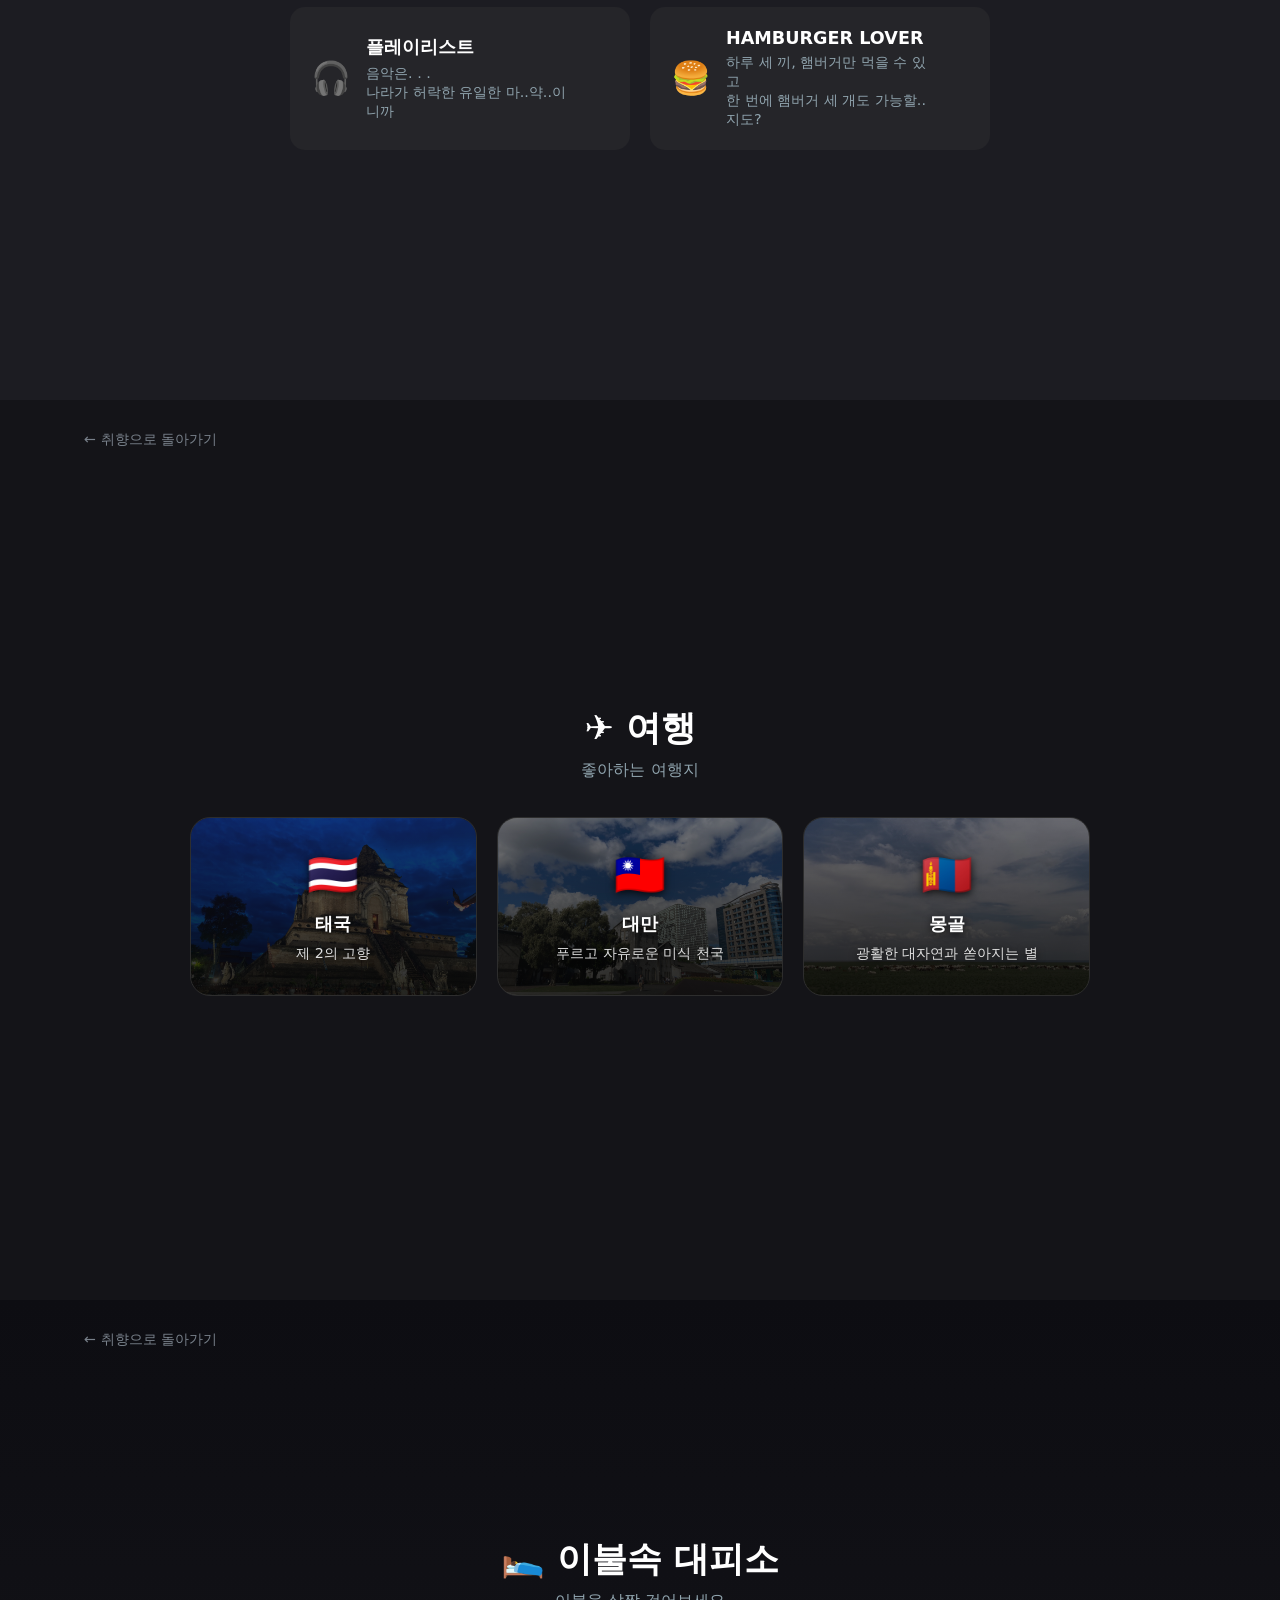
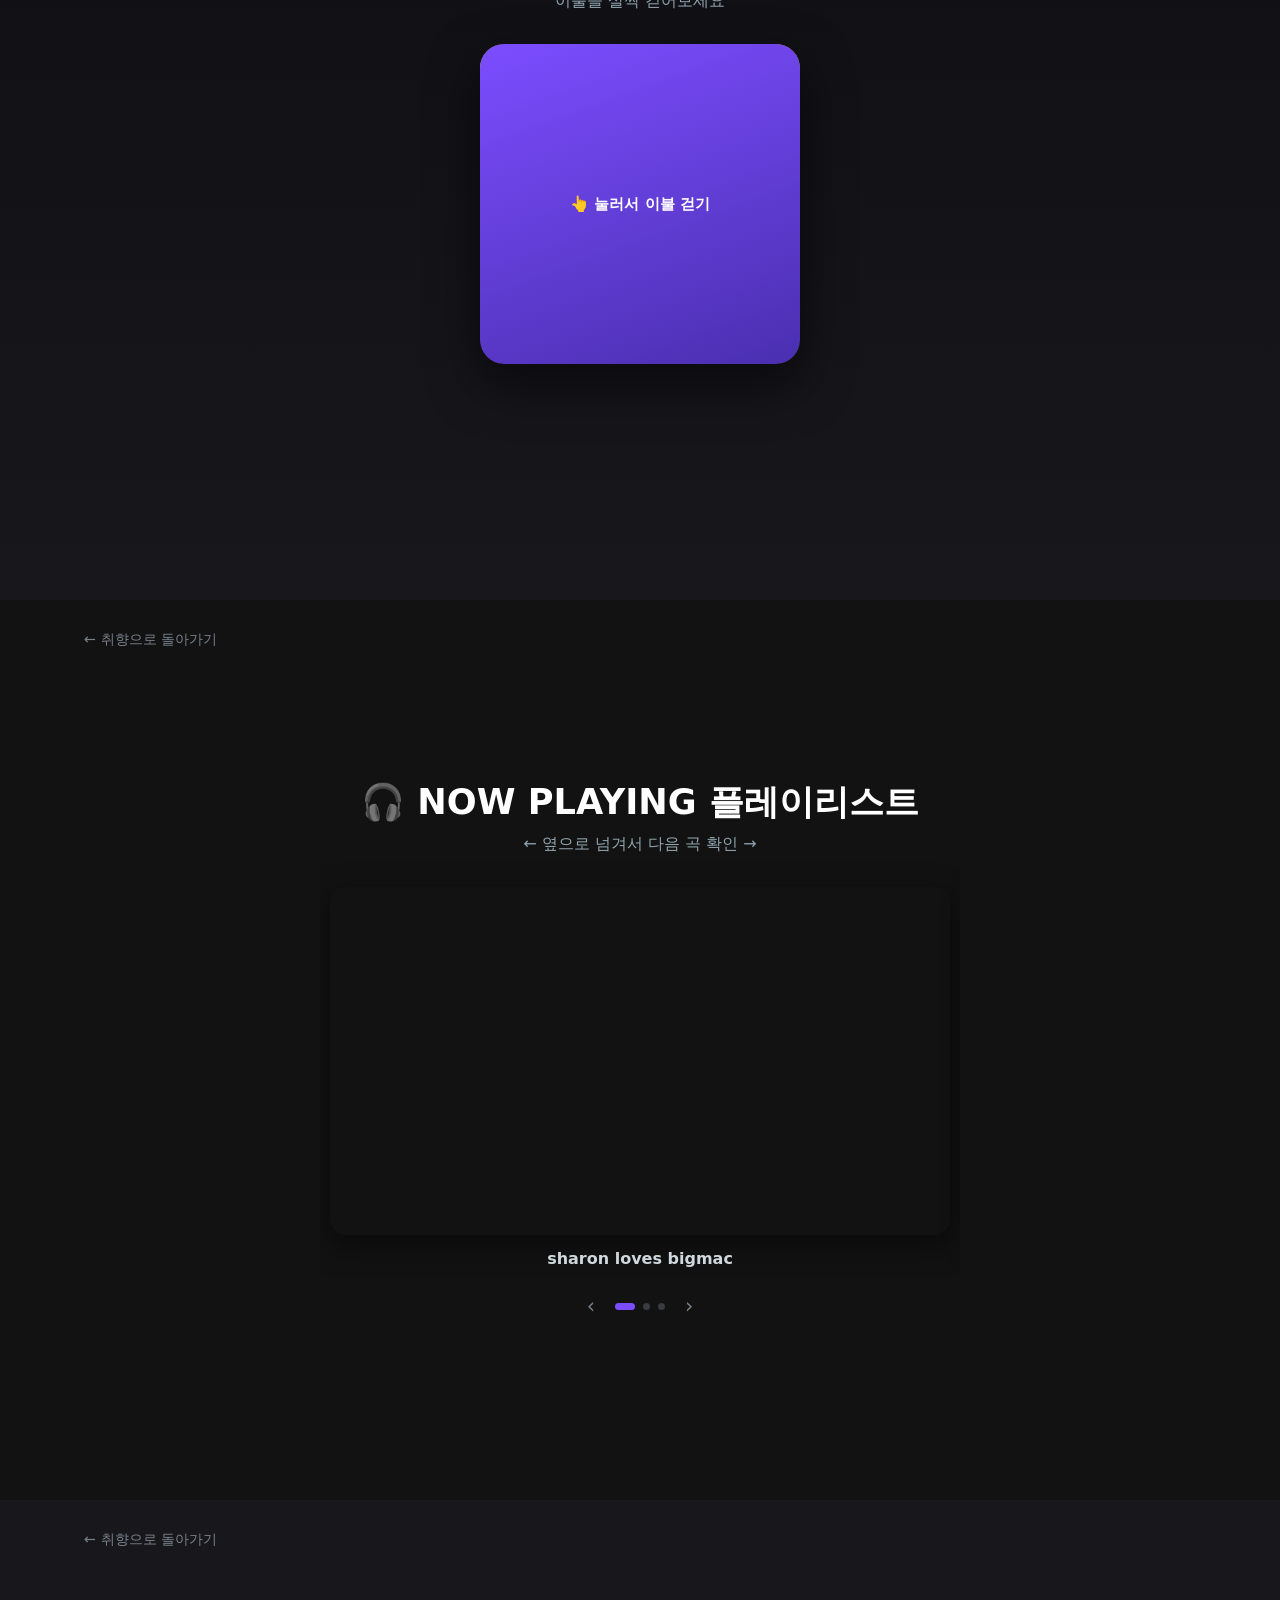
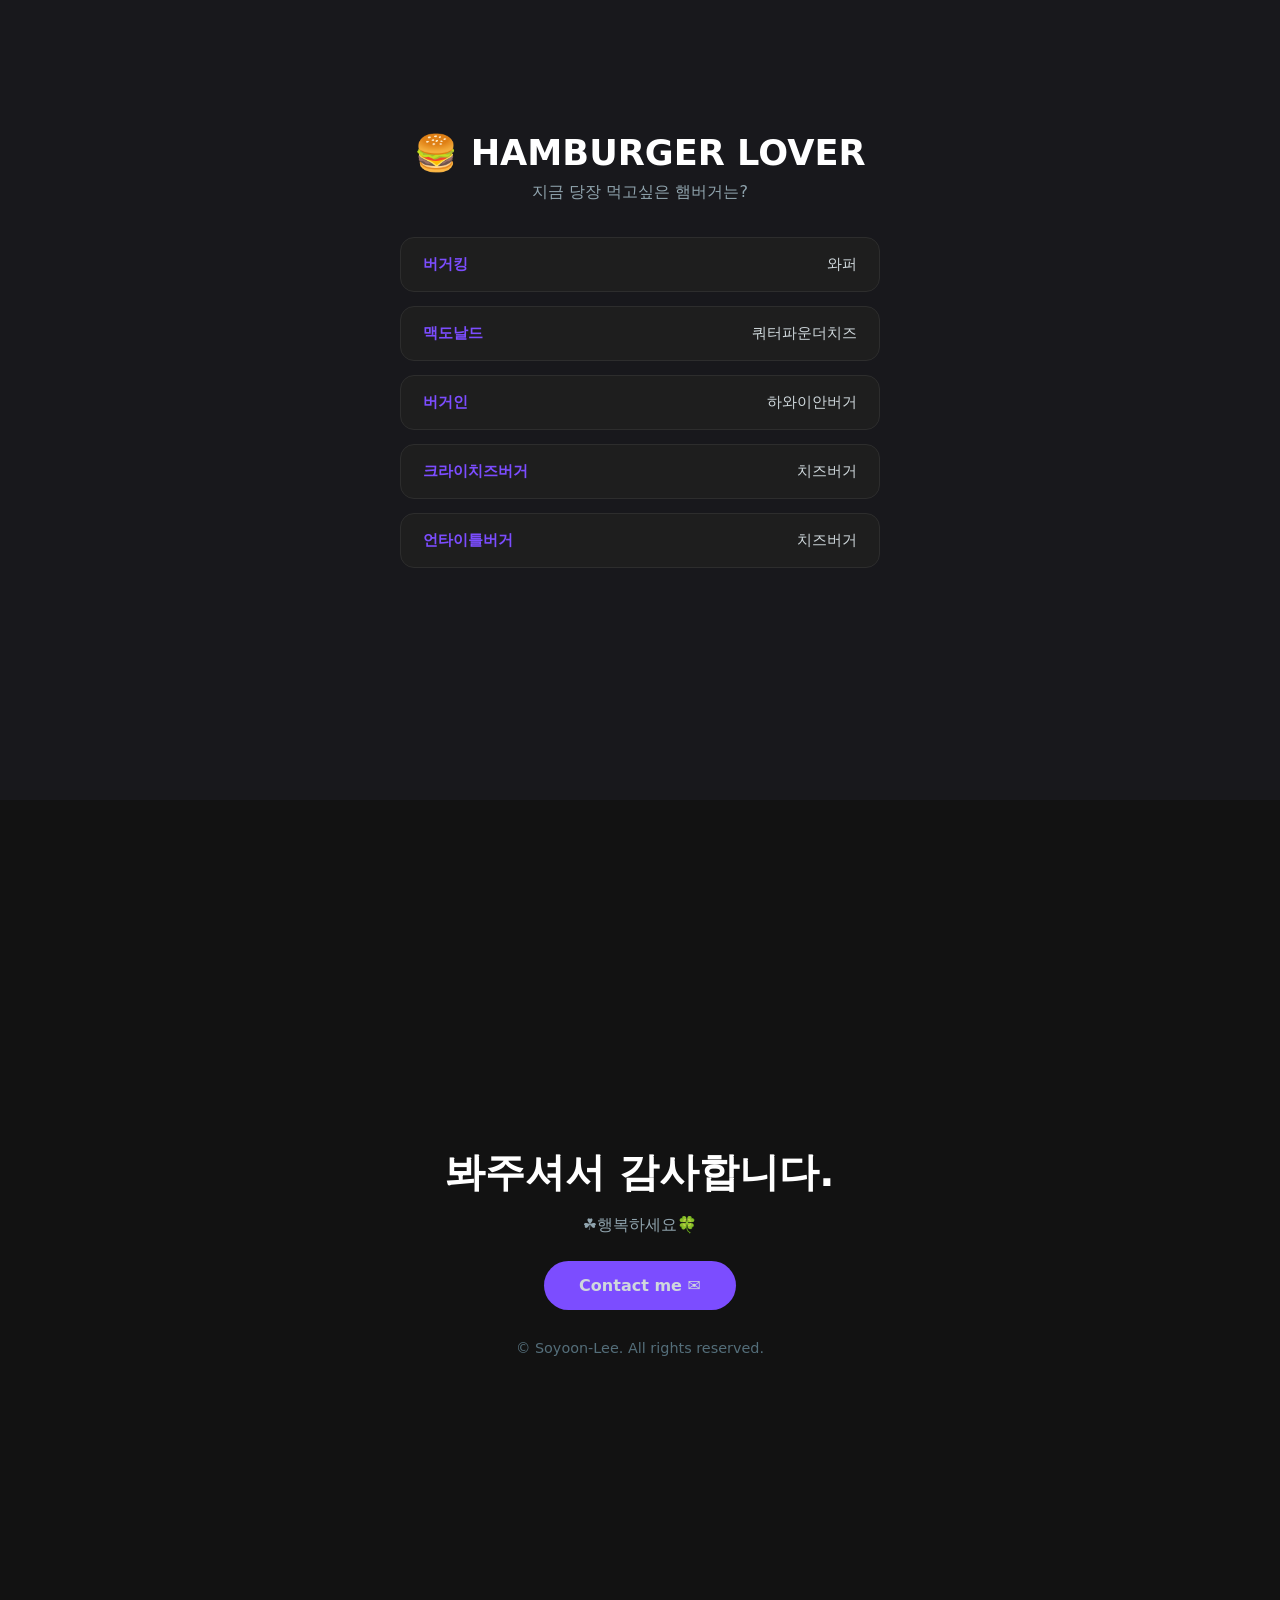
==== commit e5405465: "Update index.html 사진 변경" ====
--- a/index.html
+++ b/index.html
@@ -807,17 +807,17 @@
         <p class="detail-sub">좋아하는 여행지</p>
         <div class="travel-grid">
             <!-- 이미지 경로는 data-bg 딱 한 군데만 적으면 됩니다 -->
-            <div class="travel-card" data-bg="./images/wombat.jpg">
+            <div class="travel-card" data-bg="./images/thailand.jpeg">
                 <div class="travel-flag">🇹🇭</div>
                 <h3>태국</h3>
                 <p class="travel-tag">제 2의 고향</p>
             </div>
-            <div class="travel-card" data-bg="./images/mondaymorningbird.png">
+            <div class="travel-card" data-bg="./images/taiwan.jpeg">
                 <div class="travel-flag">🇹🇼</div>
                 <h3>대만</h3>
                 <p class="travel-tag">푸르고 자유로운 미식 천국</p>
             </div>
-            <div class="travel-card" data-bg="./images/mondaymorningbird2.jpg">
+            <div class="travel-card" data-bg="./images/mongolia.jpeg">
                 <div class="travel-flag">🇲🇳</div>
                 <h3>몽골</h3>
                 <p class="travel-tag">광활한 대자연과 쏟아지는 별</p>
@@ -833,7 +833,7 @@
         <div class="blanket-scene">
             <div class="scene-inside">
                 <!-- 이불속 사진으로 교체해주세요 -->
-                <img src="./images/mmb.png" alt="이불속 사진" class="scene-img">
+                <img src="./images/mmbbed.png" alt="이불속 사진" class="scene-img">
                 <p class="scene-text">포근함 100%<br>세상에서 제일 안전한 곳</p>
             </div>
             <div class="blanket" id="blanketToggle">
@@ -845,7 +845,7 @@
     <!-- 4-3챕터: 플레이리스트 세부페이지 (스와이프 캐러셀) -->
     <section class="section-detail detail-playlist" id="detail-playlist" data-group="section-4">
         <a href="#section-4" class="back-link">← 취향으로 돌아가기</a>
-        <h2 class="detail-title">🎧 플레이리스트</h2>
+        <h2 class="detail-title">🎧 NOW PLAYING 플레이리스트</h2>
         <p class="detail-sub">← 옆으로 넘겨서 다음 곡 확인 →</p>
         <div class="playlist-carousel" id="playlistCarousel">
             <div class="playlist-card">
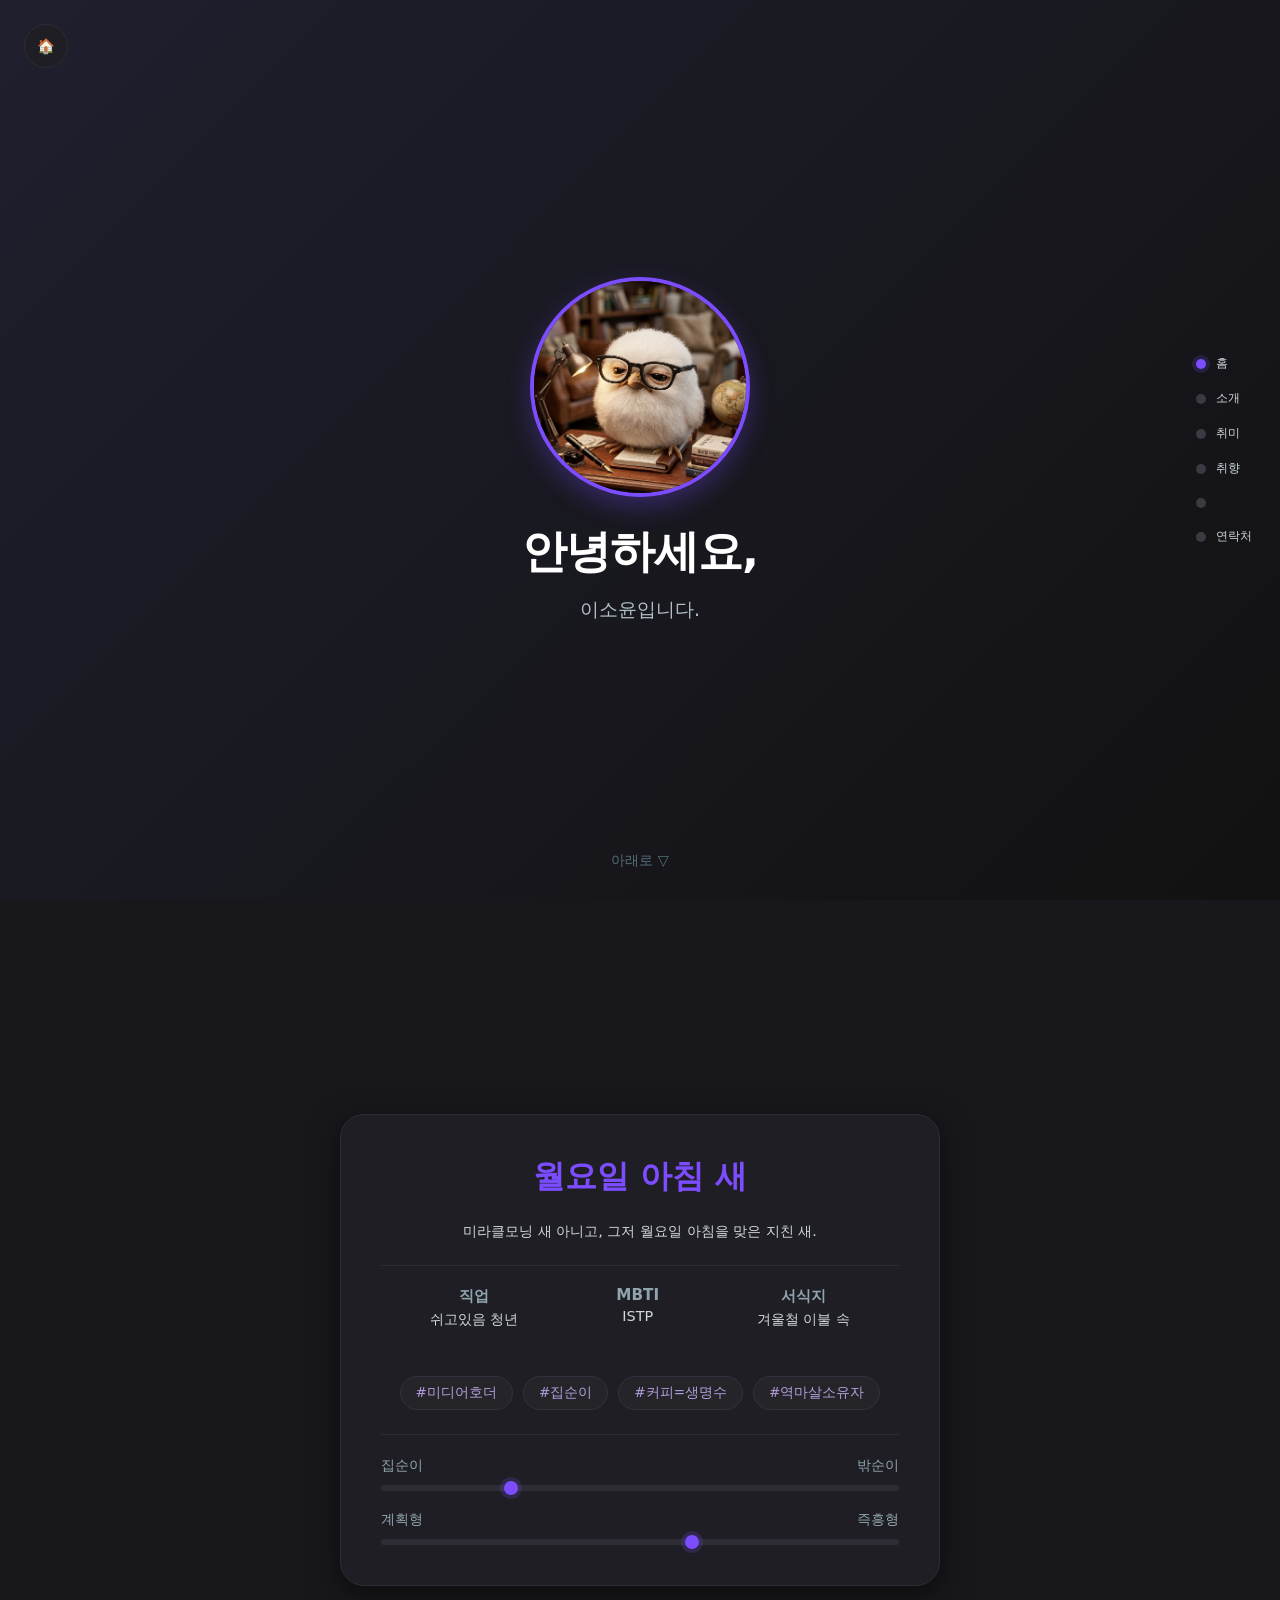
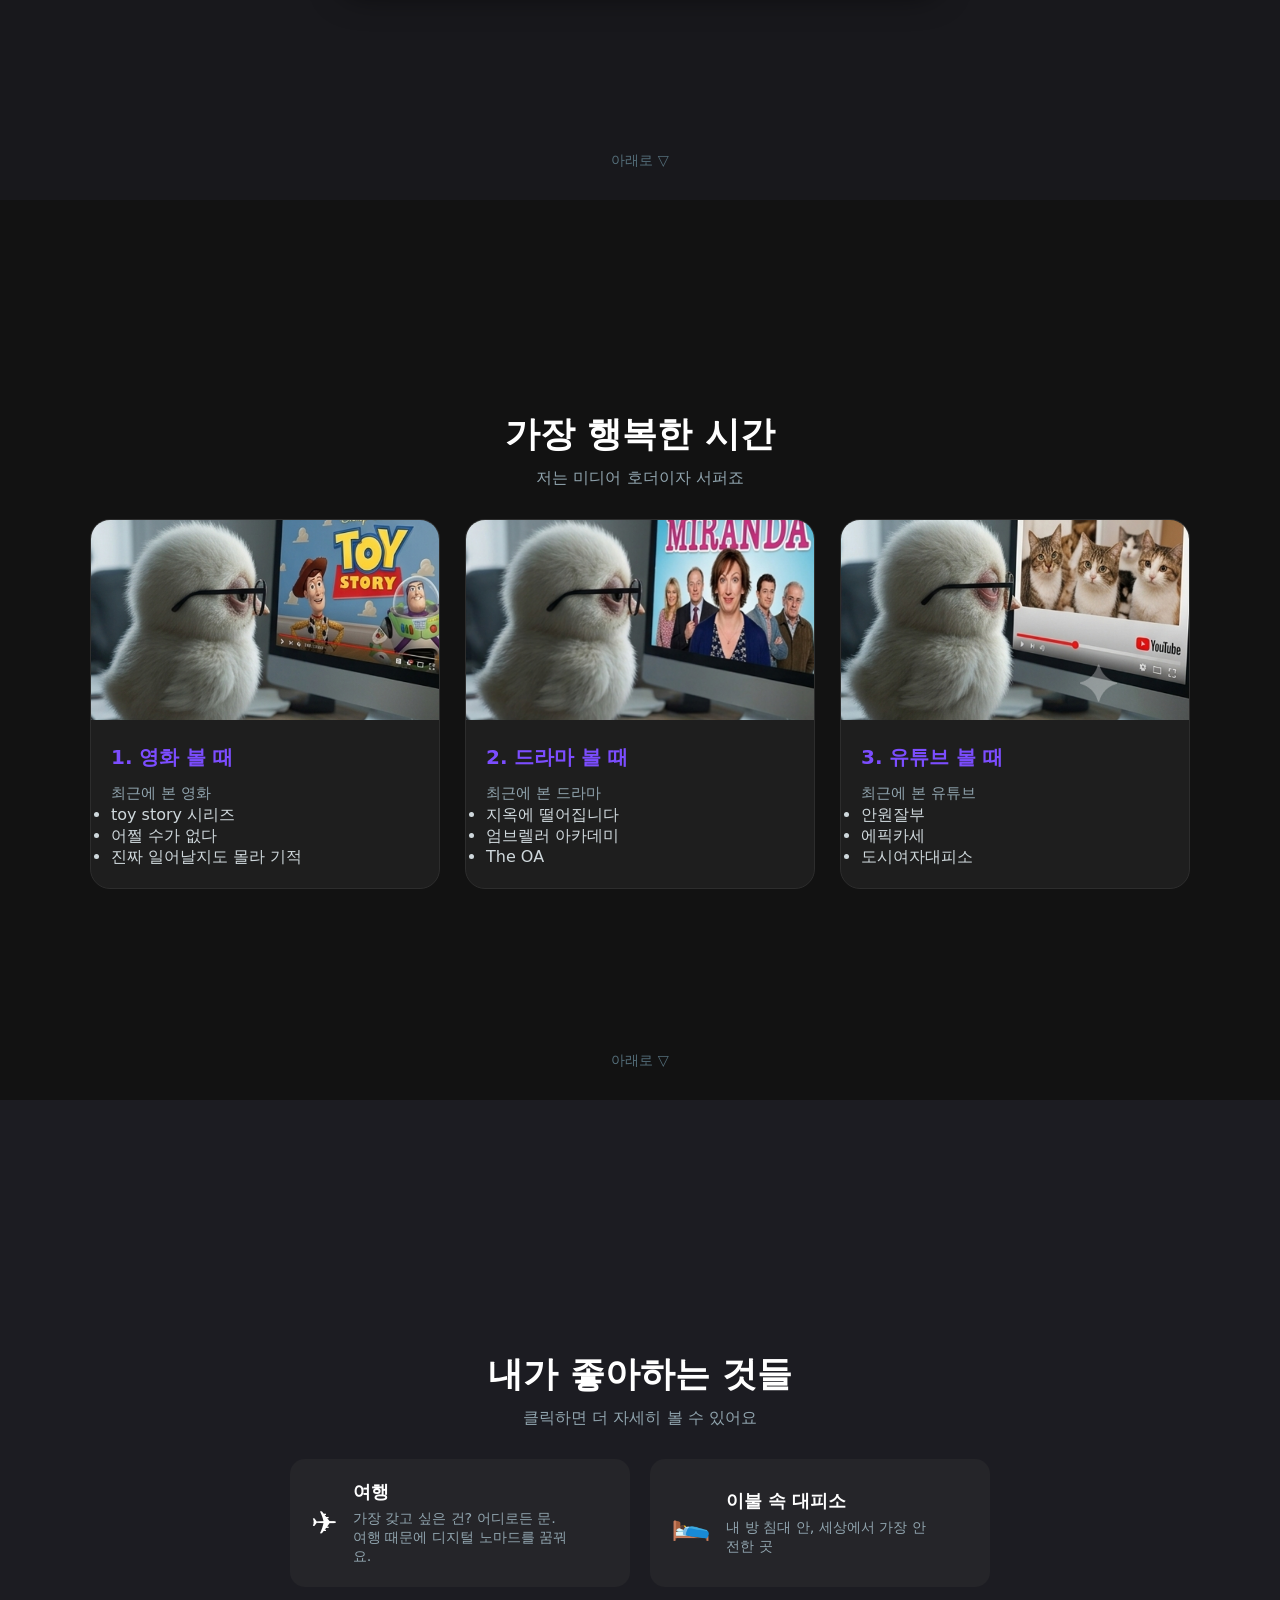
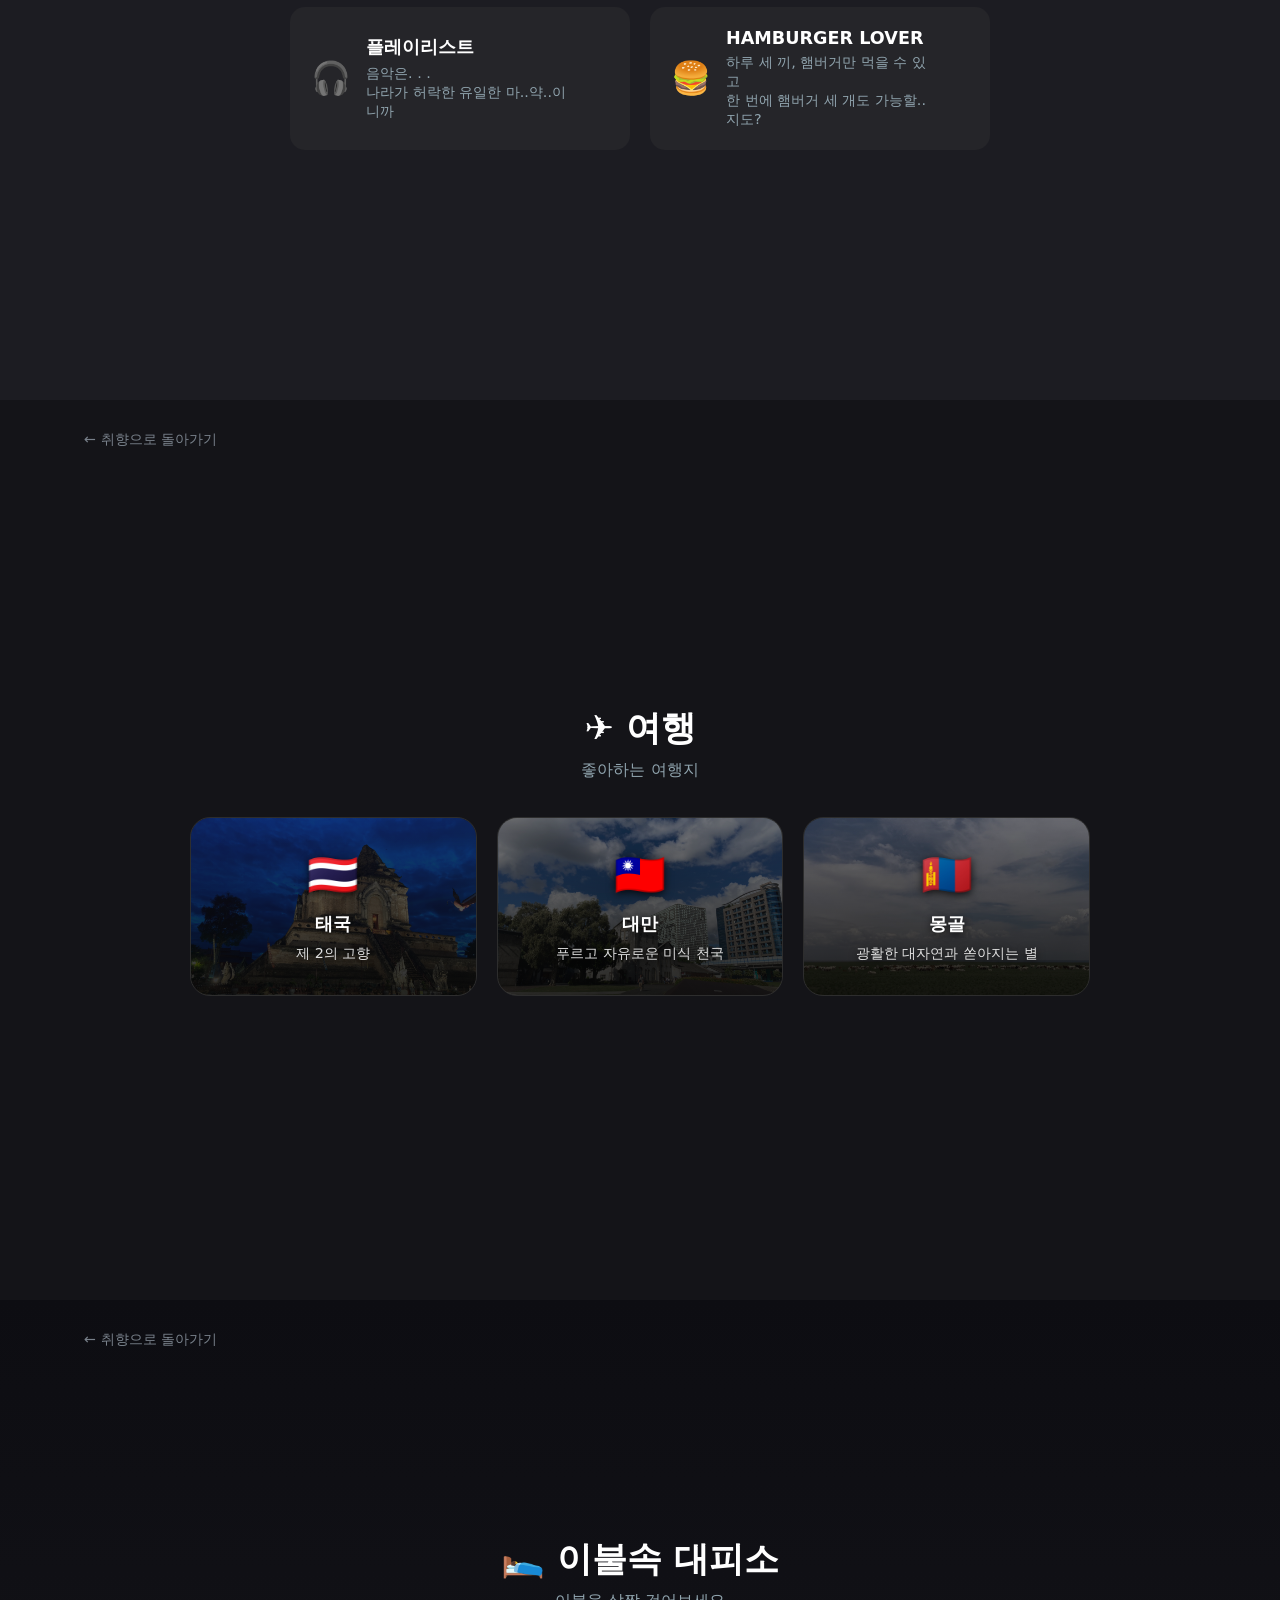
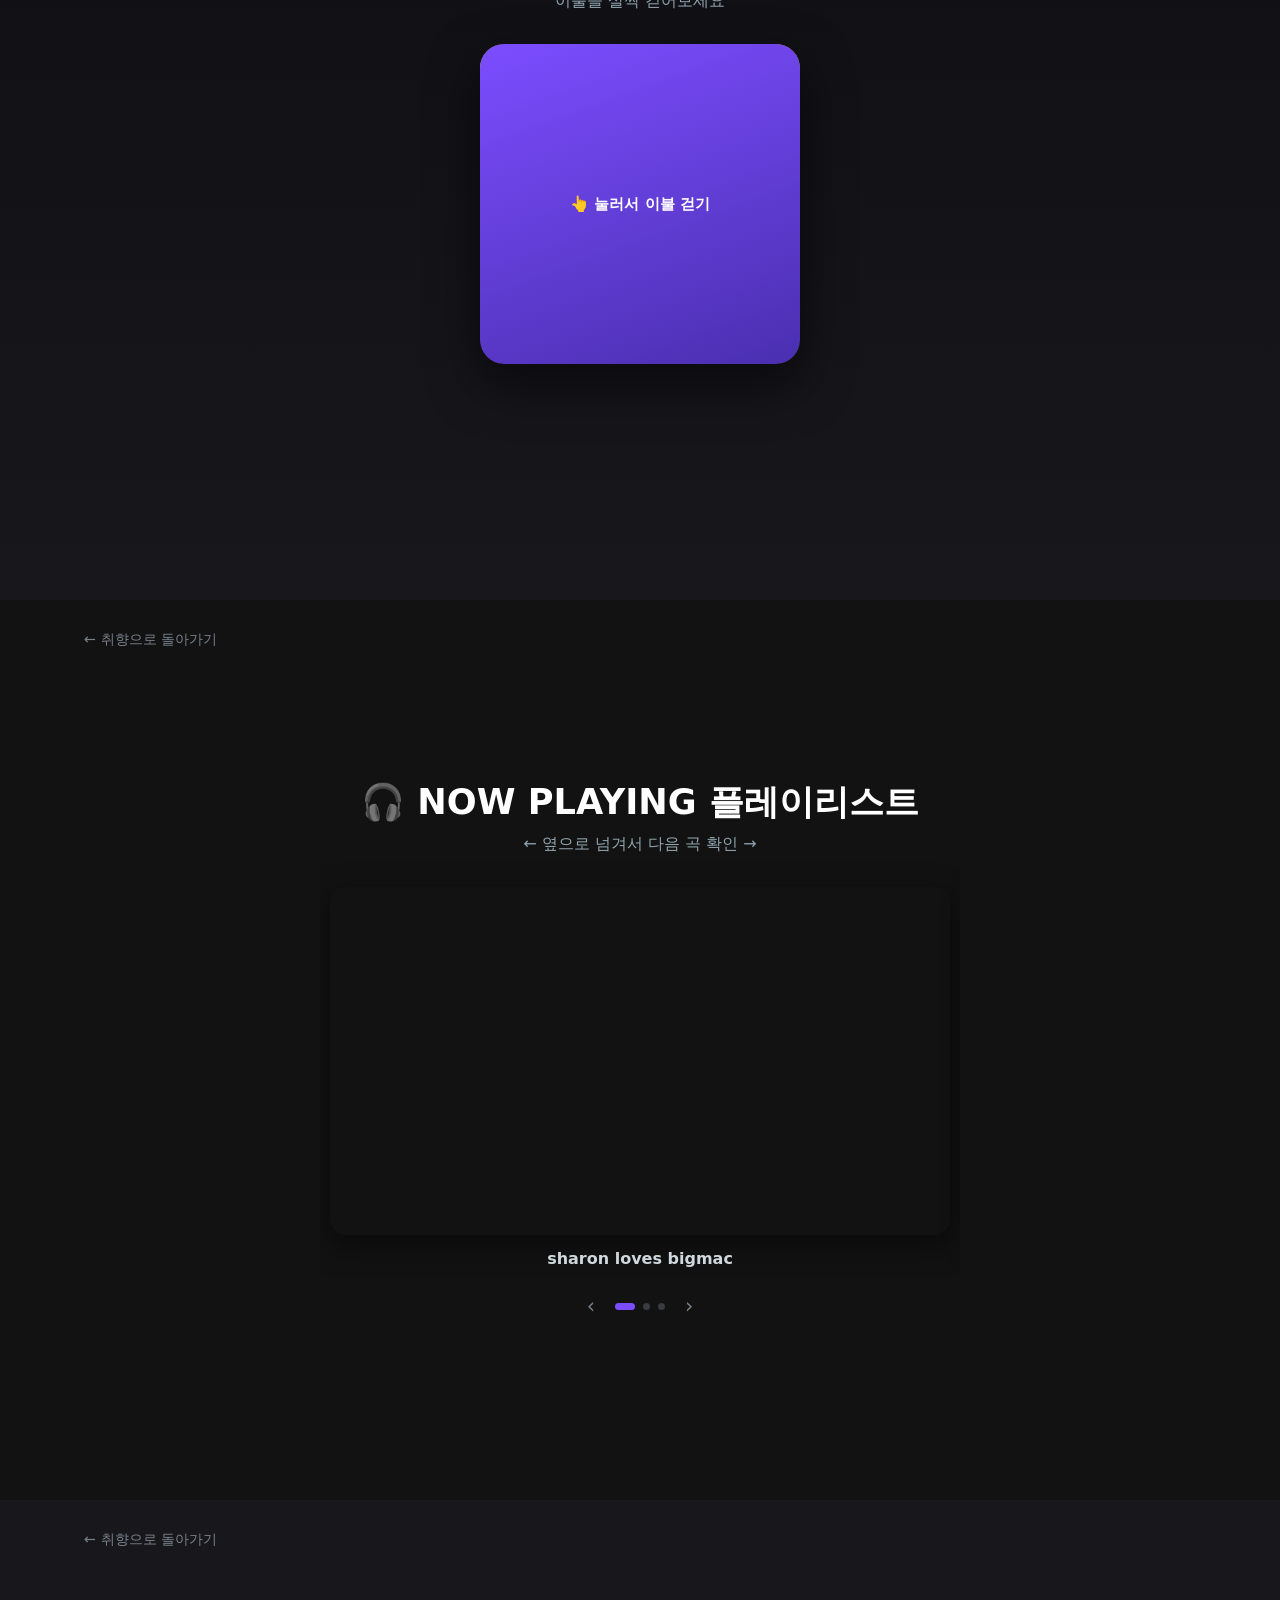
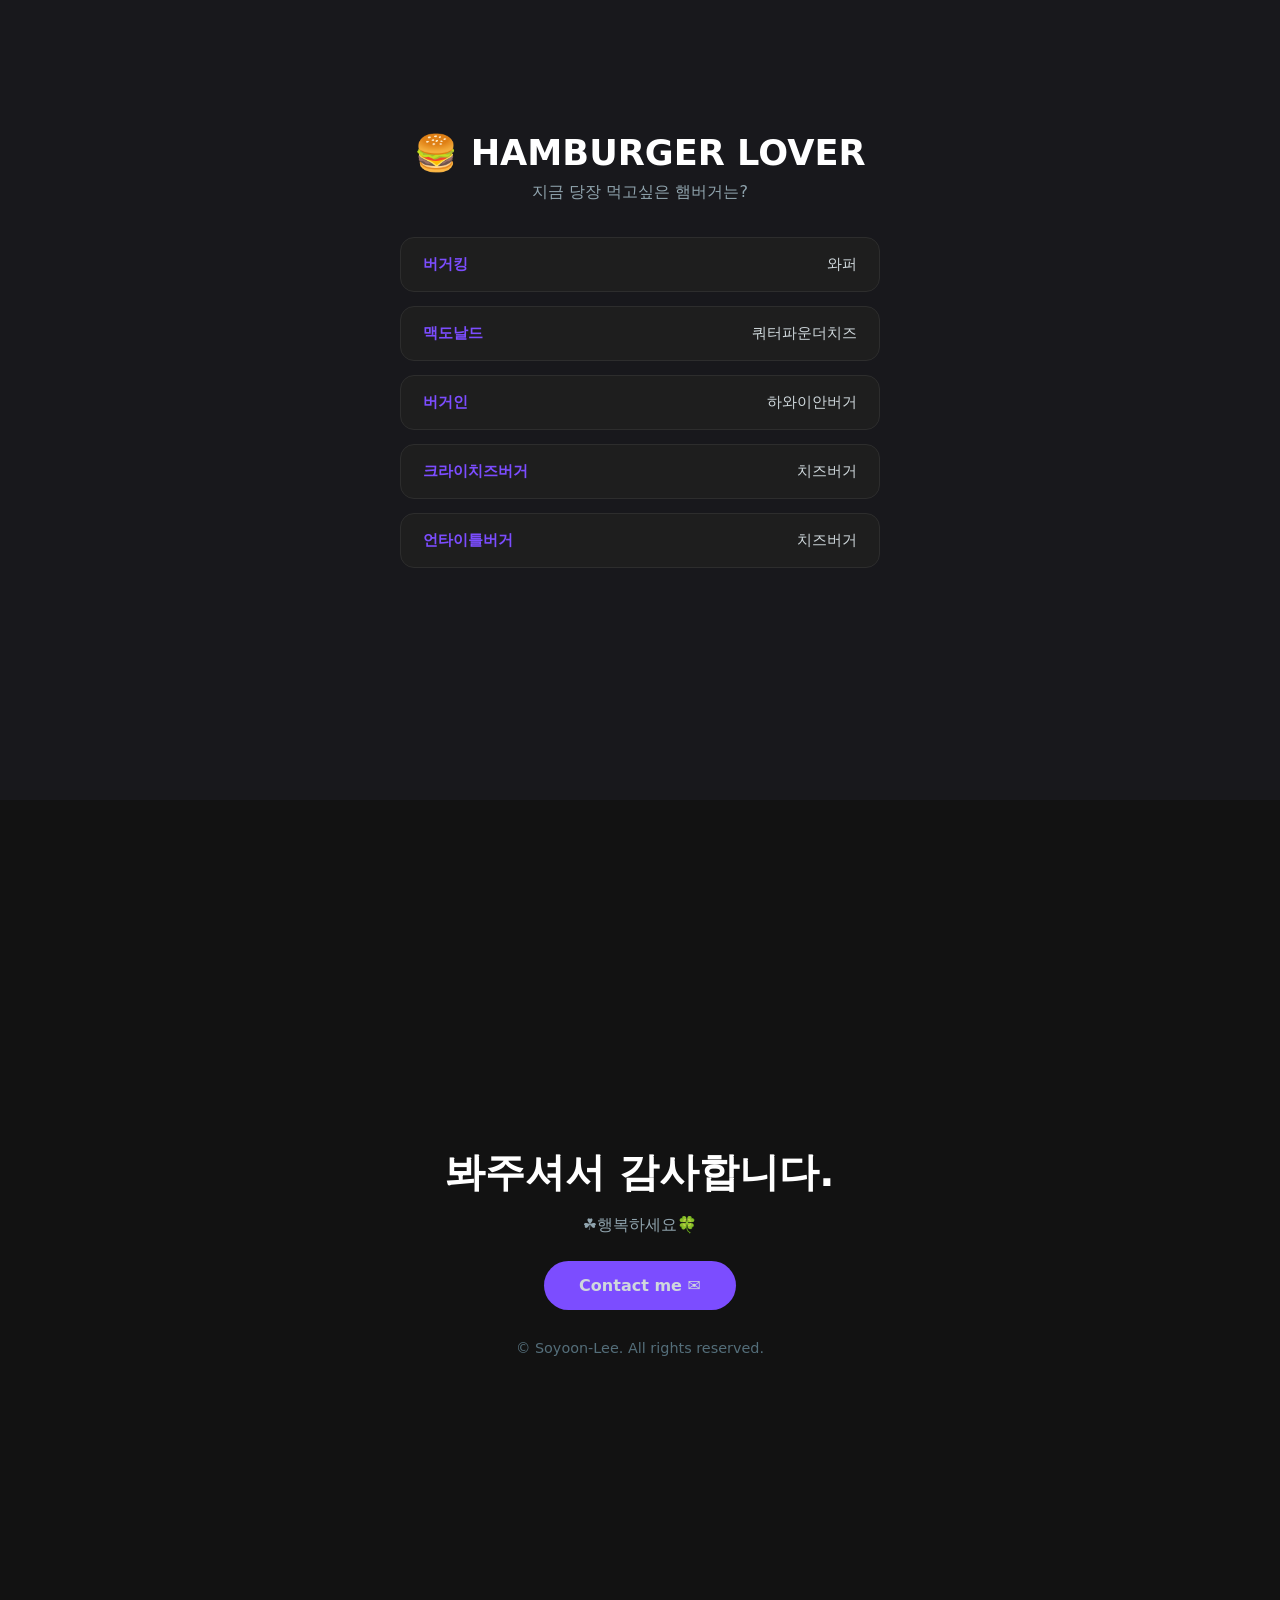
==== commit 741411da: "game upload update index.html" ====
--- a/index.html
+++ b/index.html
@@ -631,6 +631,7 @@
         <a href="#section-2" class="dot-link" data-target="section-2"><span class="dot"></span><span class="dot-label">소개</span></a>
         <a href="#section-3" class="dot-link" data-target="section-3"><span class="dot"></span><span class="dot-label">취미</span></a>
         <a href="#section-4" class="dot-link" data-target="section-4"><span class="dot"></span><span class="dot-label">취향</span></a>
+        <a href="./rock-paper-scissors-game" class="dot-link" data-target="./rock-paper-scissors-game"><span class="dot"></span><span class="dot-label">game</span></a>
         <a href="#section-5" class="dot-link" data-target="section-5"><span class="dot"></span><span class="dot-label">연락처</span></a>
     </nav>
 
